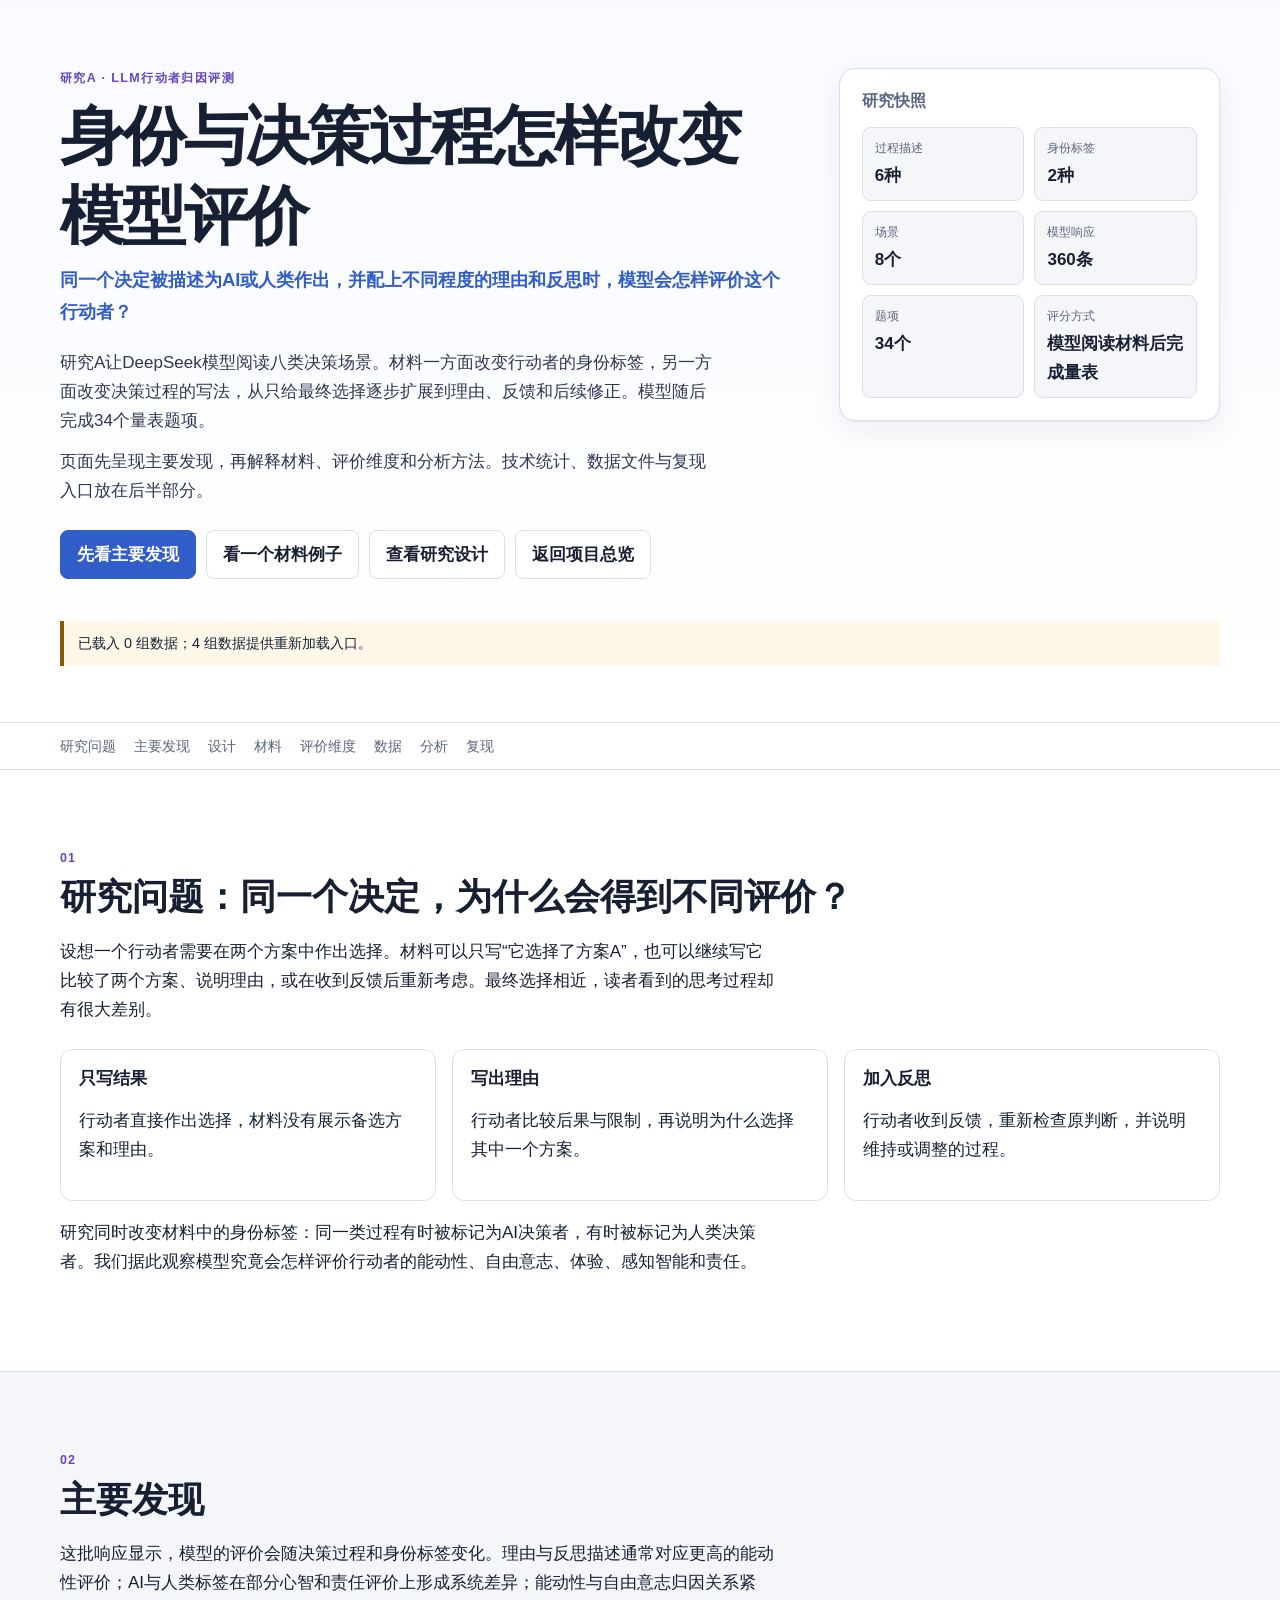
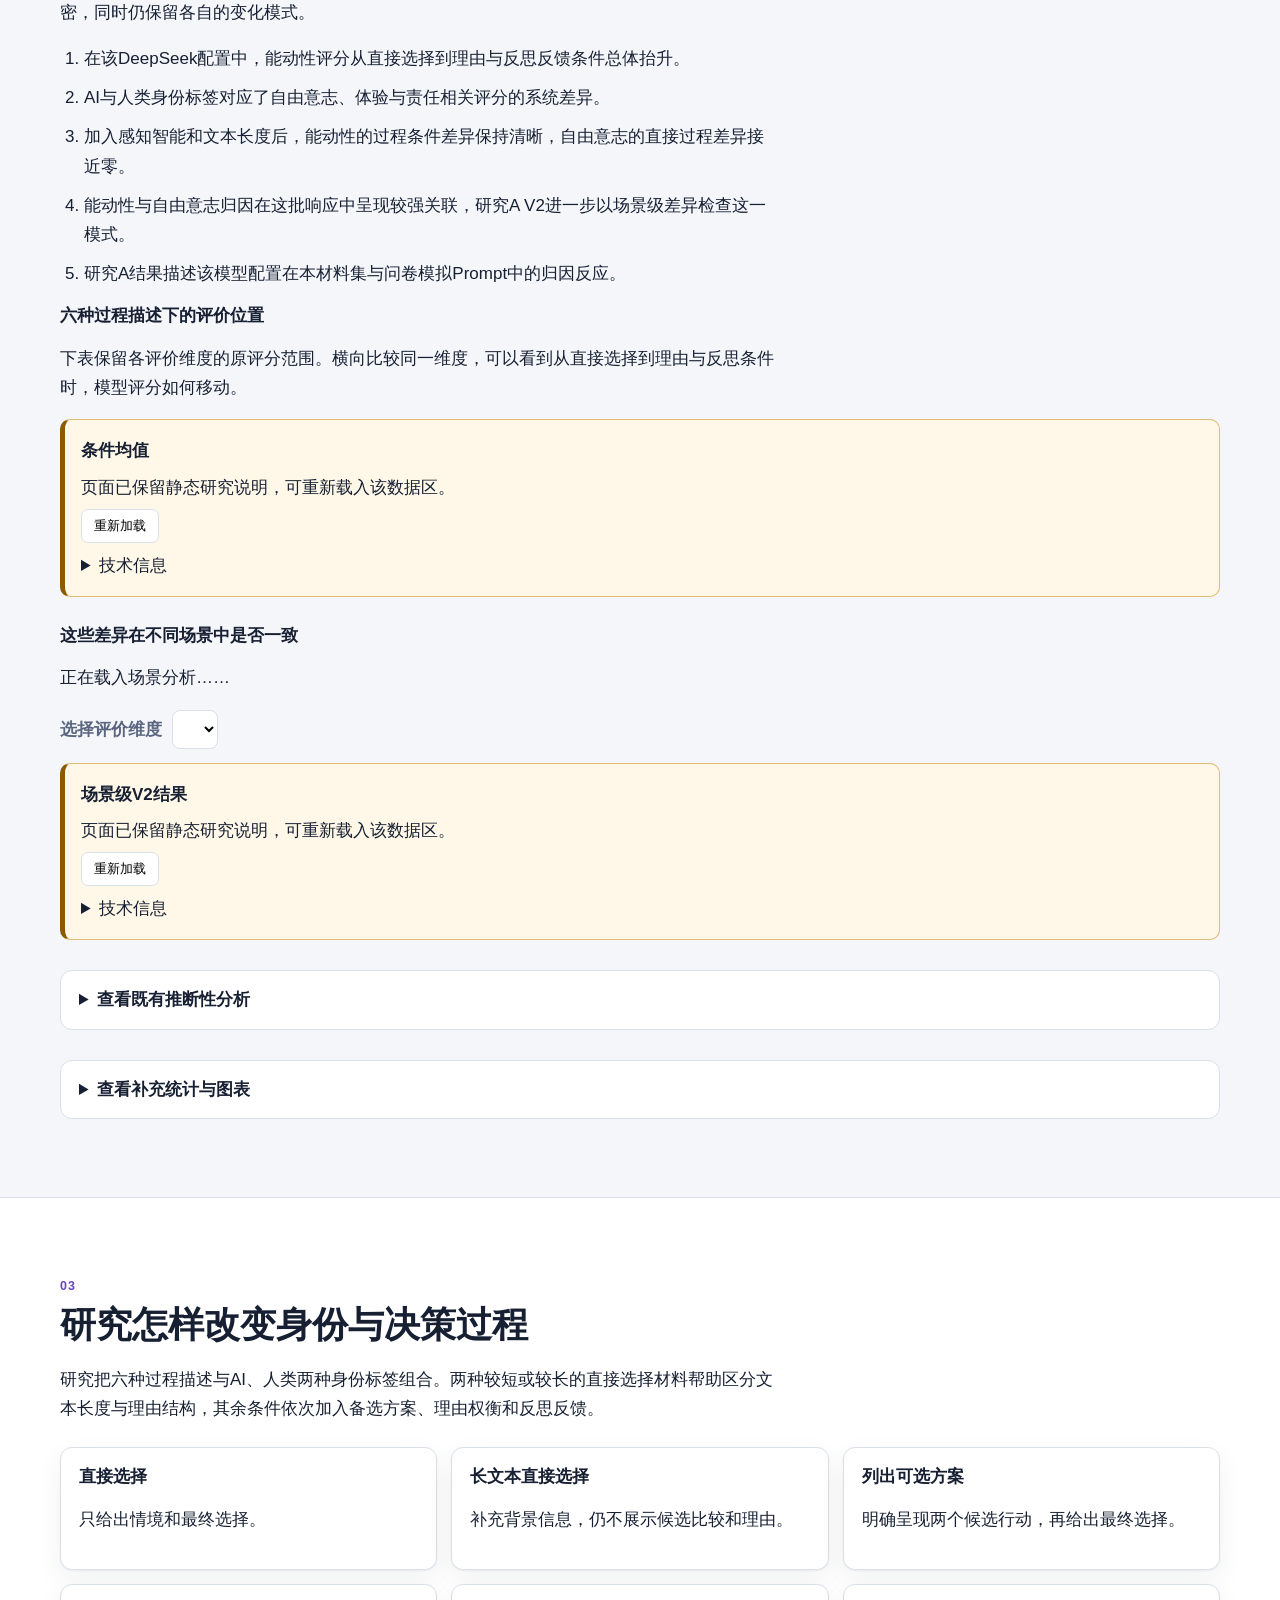
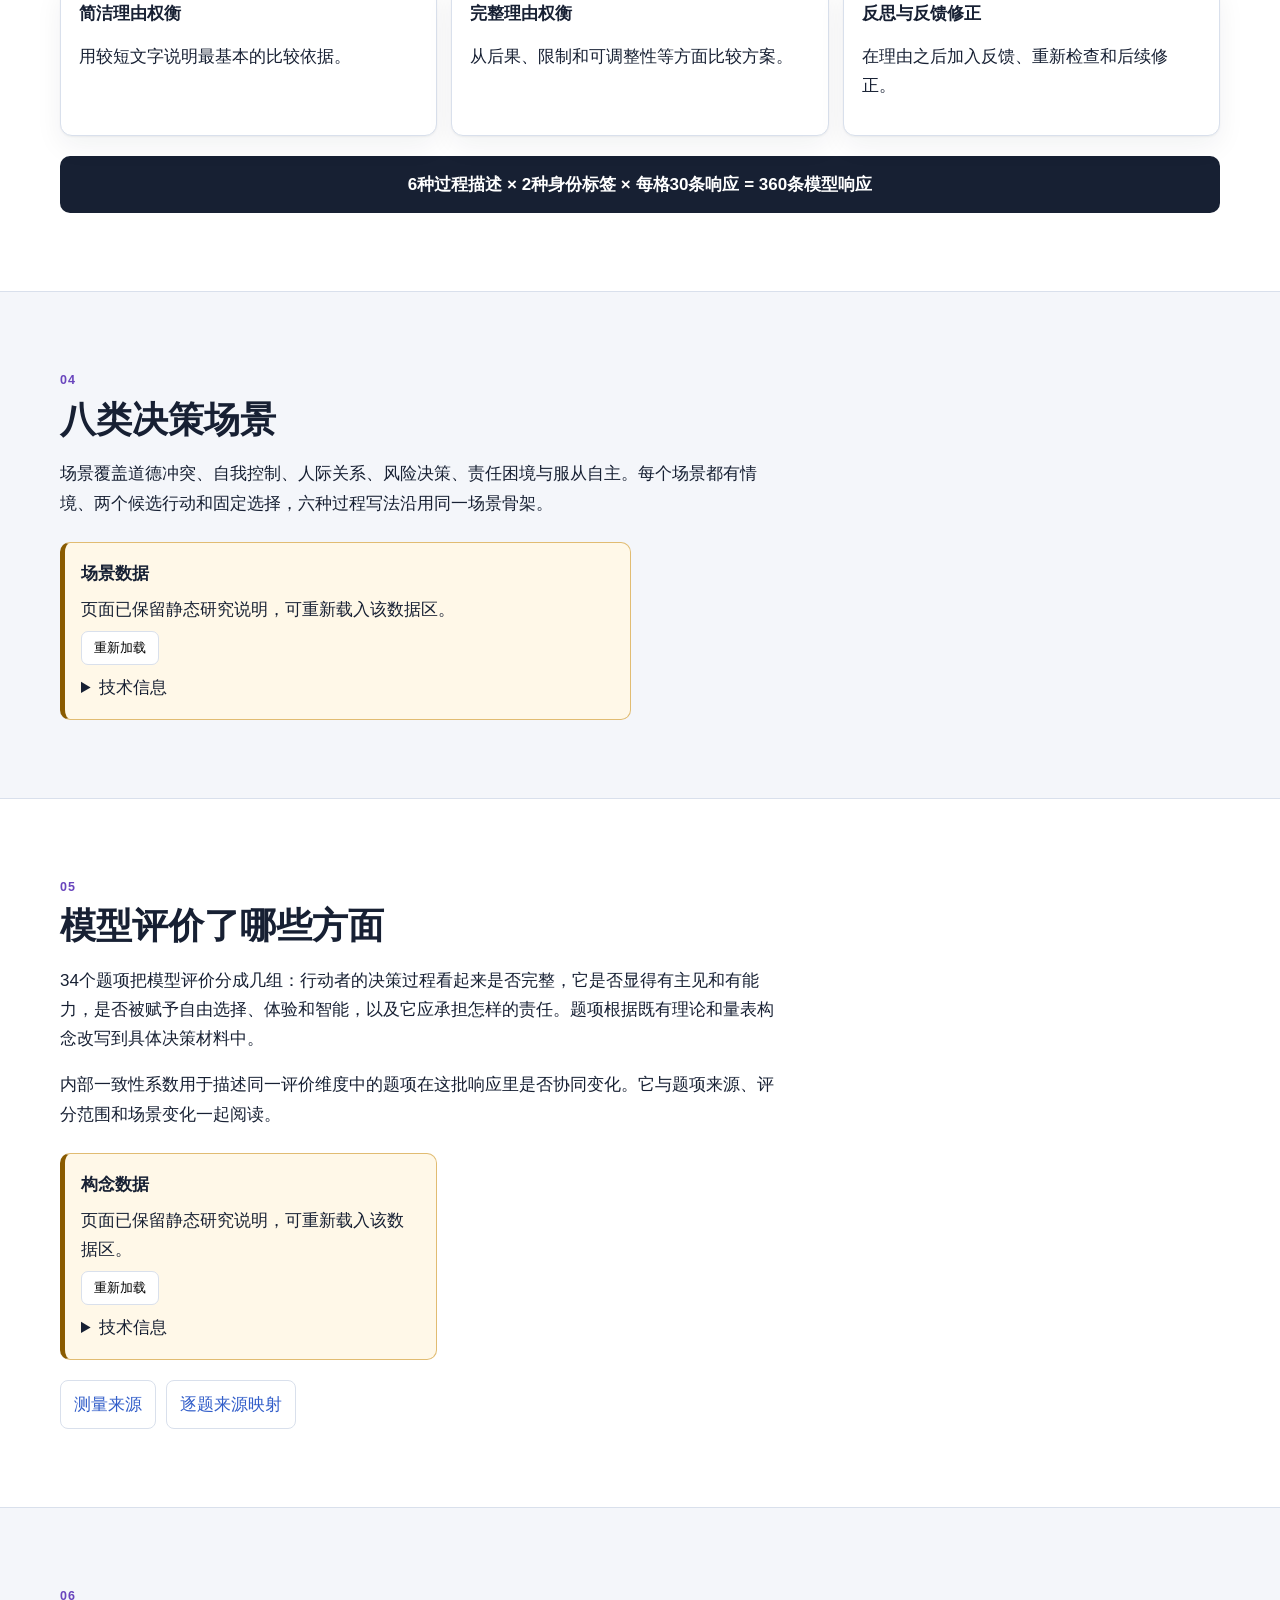
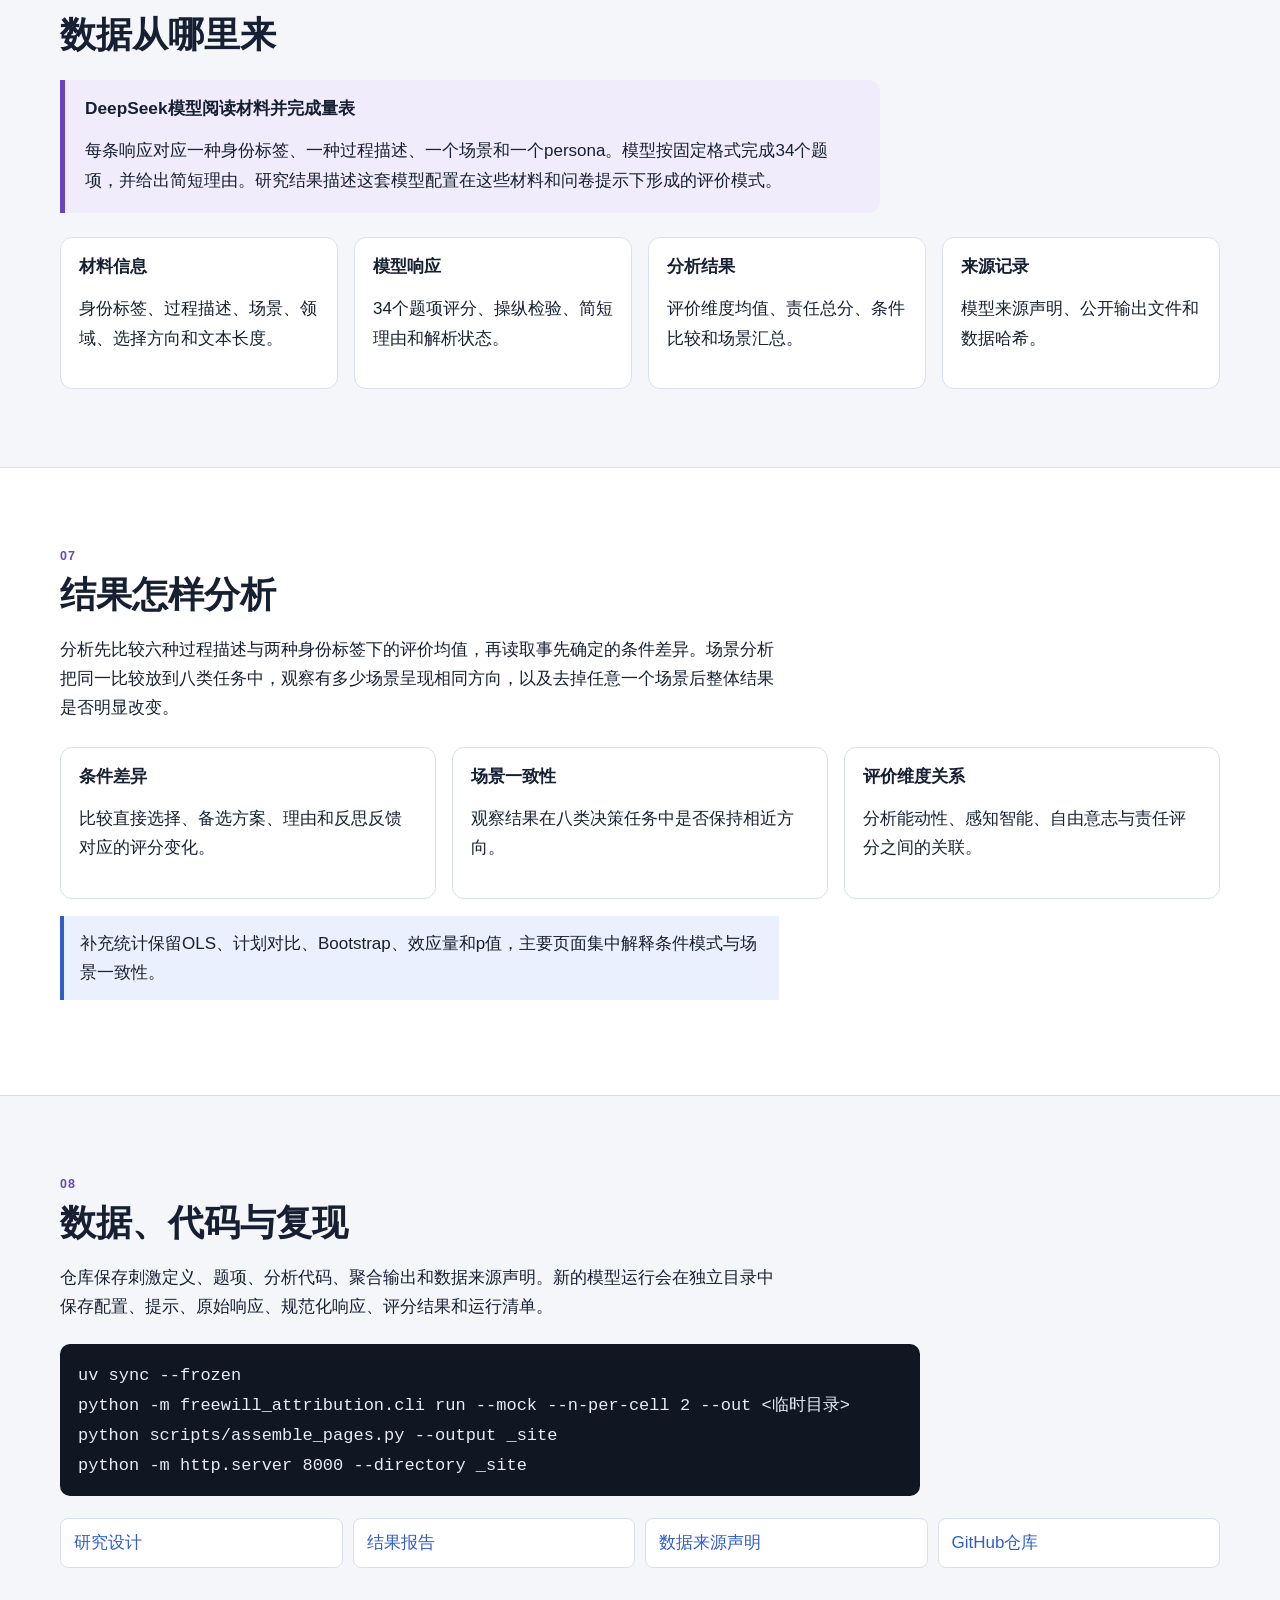
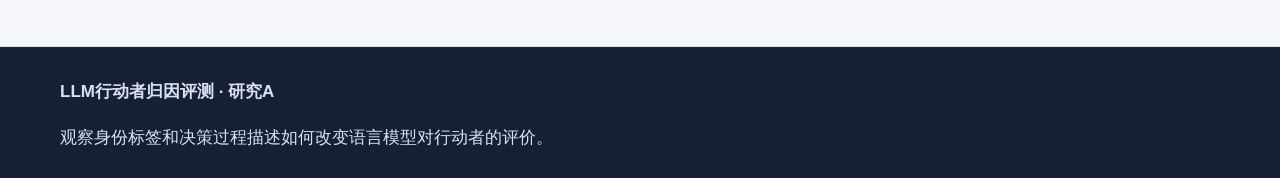
==== docs/identity-process-attribution-baseline/index.html @ 4886848a "refactor: lead Research A with question and findings" ====
<!DOCTYPE html>
<html lang="zh-CN">
<head>
  <meta charset="UTF-8" />
  <meta name="viewport" content="width=device-width, initial-scale=1.0" />
  <meta name="description" content="研究A：身份标签和决策过程描述如何改变语言模型对行动者的评价。" />
  <title>研究A｜身份与决策过程归因</title>
  <link rel="stylesheet" href="styles.css" />
</head>
<body>
  <a class="skip-link" href="#main">跳到正文</a>
  <header class="hero">
    <div class="wrap hero-grid">
      <div>
        <p class="eyebrow">研究A · LLM行动者归因评测</p>
        <h1>身份与决策过程怎样改变模型评价</h1>
        <p class="subtitle">同一个决定被描述为AI或人类作出，并配上不同程度的理由和反思时，模型会怎样评价这个行动者？</p>
        <p class="lead">研究A让DeepSeek模型阅读八类决策场景。材料一方面改变行动者的身份标签，另一方面改变决策过程的写法，从只给最终选择逐步扩展到理由、反馈和后续修正。模型随后完成34个量表题项。</p>
        <p class="lead">页面先呈现主要发现，再解释材料、评价维度和分析方法。技术统计、数据文件与复现入口放在后半部分。</p>
        <div class="actions">
          <a class="btn primary" href="#results">先看主要发现</a>
          <a class="btn" href="#question">看一个材料例子</a>
          <a class="btn" href="#design">查看研究设计</a>
          <a class="btn" href="../">返回项目总览</a>
        </div>
      </div>
      <aside class="snapshot" aria-label="研究快照">
        <h2>研究快照</h2>
        <dl id="heroFacts" class="fact-grid">
          <div><dt>过程描述</dt><dd>6种</dd></div>
          <div><dt>身份标签</dt><dd>2种</dd></div>
          <div><dt>场景</dt><dd>8个</dd></div>
          <div><dt>模型响应</dt><dd>360条</dd></div>
          <div><dt>题项</dt><dd>34个</dd></div>
          <div><dt>评分方式</dt><dd>模型阅读材料后完成量表</dd></div>
        </dl>
      </aside>
      <div id="pageStatus" class="status" role="status" aria-live="polite">正在载入公开研究数据……</div>
    </div>
  </header>

  <nav class="toc" aria-label="研究A页面导航">
    <div class="wrap">
      <a href="#question">研究问题</a>
      <a href="#results">主要发现</a>
      <a href="#design">设计</a>
      <a href="#materials">材料</a>
      <a href="#measurement">评价维度</a>
      <a href="#data">数据</a>
      <a href="#analysis">分析</a>
      <a href="#repro">复现</a>
    </div>
  </nav>

  <main id="main">
    <section id="question" class="section">
      <div class="wrap">
        <p class="section-index">01</p>
        <h2>研究问题：同一个决定，为什么会得到不同评价？</h2>
        <p class="reading">设想一个行动者需要在两个方案中作出选择。材料可以只写“它选择了方案A”，也可以继续写它比较了两个方案、说明理由，或在收到反馈后重新考虑。最终选择相近，读者看到的思考过程却有很大差别。</p>
        <div class="question-grid">
          <article><h3>只写结果</h3><p>行动者直接作出选择，材料没有展示备选方案和理由。</p></article>
          <article><h3>写出理由</h3><p>行动者比较后果与限制，再说明为什么选择其中一个方案。</p></article>
          <article><h3>加入反思</h3><p>行动者收到反馈，重新检查原判断，并说明维持或调整的过程。</p></article>
        </div>
        <p class="reading">研究同时改变材料中的身份标签：同一类过程有时被标记为AI决策者，有时被标记为人类决策者。我们据此观察模型究竟会怎样评价行动者的能动性、自由意志、体验、感知智能和责任。</p>
      </div>
    </section>

    <section id="results" class="section soft">
      <div class="wrap">
        <p class="section-index">02</p>
        <h2>主要发现</h2>
        <p class="reading">这批响应显示，模型的评价会随决策过程和身份标签变化。理由与反思描述通常对应更高的能动性评价；AI与人类标签在部分心智和责任评价上形成系统差异；能动性与自由意志归因关系紧密，同时仍保留各自的变化模式。</p>
        <div id="takeaways" class="takeaways"><p class="loading">正在载入结果摘要……</p></div>

        <h3>六种过程描述下的评价位置</h3>
        <p class="reading">下表保留各评价维度的原评分范围。横向比较同一维度，可以看到从直接选择到理由与反思条件时，模型评分如何移动。</p>
        <div id="conditionTable" class="table-scroll"><p class="loading">正在载入条件均值……</p></div>

        <h3 id="v2-heading">这些差异在不同场景中是否一致</h3>
        <p class="reading" id="v2Intro">正在载入场景分析……</p>
        <div id="v2Controls" class="v2-controls" hidden>
          <label for="v2ConstructSelect">选择评价维度</label>
          <select id="v2ConstructSelect"></select>
        </div>
        <div id="v2Result" class="v2-result"><p class="loading">正在载入场景分析……</p></div>

        <h3>AI与人类标签对应的评分差异</h3>
        <p class="reading">这里比较材料只改变行动者身份标签时，各评价维度出现的整体差异。条形长度表示差异幅度，具体均值和统计量保留在同一行。</p>
        <div id="identityEffects" class="effect-list"><p class="loading">正在载入身份标签结果……</p></div>

        <details class="legacy-details">
          <summary>查看补充统计与图表</summary>
          <div class="details-body">
            <h3>事先确定的条件比较</h3>
            <p class="reading">这些比较分别对应“加入备选方案”“加入理由”和“加入反思反馈”等研究问题。表格保留均值差、t和p，供需要核查统计细节的读者使用。</p>
            <div id="contrastTables" class="contrast-groups"><p class="loading">正在载入条件比较……</p></div>
            <div class="figure-grid">
              <figure><img src="../assets/figures/mean_agency.png" alt="六种过程描述下的能动性均值图" /><figcaption>能动性随过程描述变化</figcaption></figure>
              <figure><img src="../assets/figures/mean_free_will_attribution.png" alt="六种过程描述下的自由意志归因均值图" /><figcaption>自由意志归因随过程描述变化</figcaption></figure>
              <figure><img src="../assets/figures/mean_subjective_process_completeness.png" alt="六种过程描述下的主观过程完整性均值图" /><figcaption>主观过程完整性随过程描述变化</figcaption></figure>
            </div>
          </div>
        </details>
      </div>
    </section>

    <section id="design" class="section">
      <div class="wrap">
        <p class="section-index">03</p>
        <h2>研究怎样改变身份与决策过程</h2>
        <p class="reading">研究把六种过程描述与AI、人类两种身份标签组合。两种较短或较长的直接选择材料帮助区分文本长度与理由结构，其余条件依次加入备选方案、理由权衡和反思反馈。</p>
        <div id="processCards" class="card-grid" aria-live="polite">
          <article><h3>直接选择</h3><p>只给出情境和最终选择。</p></article>
          <article><h3>长文本直接选择</h3><p>补充背景信息，仍不展示候选比较和理由。</p></article>
          <article><h3>列出可选方案</h3><p>明确呈现两个候选行动，再给出最终选择。</p></article>
          <article><h3>简洁理由权衡</h3><p>用较短文字说明最基本的比较依据。</p></article>
          <article><h3>完整理由权衡</h3><p>从后果、限制和可调整性等方面比较方案。</p></article>
          <article><h3>反思与反馈修正</h3><p>在理由之后加入反馈、重新检查和后续修正。</p></article>
        </div>
        <div class="design-equation" aria-label="实验设计">6种过程描述 × 2种身份标签 × 每格30条响应 = 360条模型响应</div>
      </div>
    </section>

    <section id="materials" class="section soft">
      <div class="wrap">
        <p class="section-index">04</p>
        <h2>八类决策场景</h2>
        <p class="reading">场景覆盖道德冲突、自我控制、人际关系、风险决策、责任困境与服从自主。每个场景都有情境、两个候选行动和固定选择，六种过程写法沿用同一场景骨架。</p>
        <div id="scenarioCards" class="scenario-grid"><p class="loading">正在载入场景……</p></div>
      </div>
    </section>

    <section id="measurement" class="section">
      <div class="wrap">
        <p class="section-index">05</p>
        <h2>模型评价了哪些方面</h2>
        <p class="reading">34个题项把模型评价分成几组：行动者的决策过程看起来是否完整，它是否显得有主见和有能力，是否被赋予自由选择、体验和智能，以及它应承担怎样的责任。题项根据既有理论和量表构念改写到具体决策材料中。</p>
        <p class="reading">内部一致性系数用于描述同一评价维度中的题项在这批响应里是否协同变化。它与题项来源、评分范围和场景变化一起阅读。</p>
        <div id="constructCards" class="construct-grid"><p class="loading">正在载入评价维度……</p></div>
        <div class="entry-links">
          <a href="https://github.com/sherlock0717/llm-attribution-behavior-evaluation/blob/main/docs/research_and_measurement_sources.md">测量来源</a>
          <a href="https://github.com/sherlock0717/llm-attribution-behavior-evaluation/blob/main/docs/scale_source_mapping.md">逐题来源映射</a>
        </div>
      </div>
    </section>

    <section id="data" class="section soft">
      <div class="wrap">
        <p class="section-index">06</p>
        <h2>数据从哪里来</h2>
        <div class="data-callout">
          <h3>DeepSeek模型阅读材料并完成量表</h3>
          <p>每条响应对应一种身份标签、一种过程描述、一个场景和一个persona。模型按固定格式完成34个题项，并给出简短理由。研究结果描述这套模型配置在这些材料和问卷提示下形成的评价模式。</p>
        </div>
        <div class="data-grid">
          <article><h3>材料信息</h3><p>身份标签、过程描述、场景、领域、选择方向和文本长度。</p></article>
          <article><h3>模型响应</h3><p>34个题项评分、操纵检验、简短理由和解析状态。</p></article>
          <article><h3>分析结果</h3><p>评价维度均值、责任总分、条件比较和场景汇总。</p></article>
          <article><h3>来源记录</h3><p>模型来源声明、公开输出文件和数据哈希。</p></article>
        </div>
      </div>
    </section>

    <section id="analysis" class="section">
      <div class="wrap">
        <p class="section-index">07</p>
        <h2>结果怎样分析</h2>
        <p class="reading">分析先比较六种过程描述与两种身份标签下的评价均值，再读取事先确定的条件差异。场景分析把同一比较放到八类任务中，观察有多少场景呈现相同方向，以及去掉任意一个场景后整体结果是否明显改变。</p>
        <div class="analysis-grid">
          <article><h3>条件差异</h3><p>比较直接选择、备选方案、理由和反思反馈对应的评分变化。</p></article>
          <article><h3>场景一致性</h3><p>观察结果在八类决策任务中是否保持相近方向。</p></article>
          <article><h3>评价维度关系</h3><p>分析能动性、感知智能、自由意志与责任评分之间的关联。</p></article>
        </div>
        <p class="reading note">补充统计保留OLS、计划对比、Bootstrap、效应量和p值，主要页面集中解释条件模式与场景一致性。</p>
      </div>
    </section>

    <section id="repro" class="section soft">
      <div class="wrap">
        <p class="section-index">08</p>
        <h2>数据、代码与复现</h2>
        <p class="reading">仓库保存刺激定义、题项、分析代码、聚合输出和数据来源声明。新的模型运行会在独立目录中保存配置、提示、原始响应、规范化响应、评分结果和运行清单。</p>
        <div class="code-block"><code>uv sync --frozen
python -m freewill_attribution.cli run --mock --n-per-cell 2 --out &lt;临时目录&gt;
python scripts/assemble_pages.py --output _site
python -m http.server 8000 --directory _site</code></div>
        <div class="entry-links grid">
          <a href="https://github.com/sherlock0717/llm-attribution-behavior-evaluation/blob/main/docs/research_design_blueprint.md">研究设计</a>
          <a href="https://github.com/sherlock0717/llm-attribution-behavior-evaluation/blob/main/outputs/final_simulated_pilot_report.md">结果报告</a>
          <a href="https://github.com/sherlock0717/llm-attribution-behavior-evaluation/blob/main/docs/audit/v1_provenance_statement.md">数据来源声明</a>
          <a href="https://github.com/sherlock0717/llm-attribution-behavior-evaluation">GitHub仓库</a>
        </div>
      </div>
    </section>
  </main>

  <footer>
    <div class="wrap">
      <strong>LLM行动者归因评测 · 研究A</strong>
      <p>观察身份标签和决策过程描述如何改变语言模型对行动者的评价。</p>
    </div>
  </footer>
  <script src="app.js" defer></script>
</body>
</html>
---- docs/identity-process-attribution-baseline/styles.css ----
:root {
  --page: 1160px;
  --reading: 76ch;
  --bg: #ffffff;
  --soft: #f4f6fa;
  --deep: #e9eef8;
  --text: #172033;
  --muted: #5a667f;
  --border: #d9e0ec;
  --accent: #315dc9;
  --accent-soft: #eaf0fd;
  --research: #6945bd;
  --ok: #26714d;
  --warn: #8a5b00;
  --shadow: 0 1px 2px rgba(18, 27, 45, .05), 0 10px 28px rgba(18, 27, 45, .06);
}

* { box-sizing: border-box; }
html { scroll-behavior: smooth; scroll-padding-top: 64px; }
body { margin: 0; color: var(--text); background: var(--bg); font-family: -apple-system, BlinkMacSystemFont, "Segoe UI", "Microsoft YaHei", sans-serif; font-size: 17px; line-height: 1.72; overflow-wrap: break-word; }
a { color: var(--accent); }
h1, h2, h3 { line-height: 1.24; }
h2 { margin: 0 0 16px; font-size: clamp(1.75rem, 3vw, 2.25rem); }
h3 { margin: 0 0 8px; font-size: 1.08rem; }
code { font-family: ui-monospace, SFMono-Regular, Consolas, monospace; }
.wrap { width: min(var(--page), calc(100% - 48px)); margin: 0 auto; }
.reading { max-width: var(--reading); }
.skip-link { position: absolute; left: -999px; top: 0; z-index: 100; padding: 10px 16px; background: var(--accent); color: #fff; }
.skip-link:focus { left: 0; }

.hero { padding: 68px 0 56px; background: linear-gradient(180deg, #f8faff 0%, #fff 100%); border-bottom: 1px solid var(--border); }
.hero-grid { display: grid; grid-template-columns: minmax(0, 1.45fr) minmax(300px, .75fr); gap: 42px; align-items: start; }
.hero-grid > .status { grid-column: 1 / -1; }
.eyebrow { margin: 0 0 8px; color: var(--research); font-size: .78rem; font-weight: 800; letter-spacing: 1.4px; text-transform: uppercase; }
h1 { margin: 0 0 8px; max-width: 760px; font-size: clamp(2.4rem, 5vw, 4rem); letter-spacing: -.035em; text-wrap: balance; word-break: keep-all; }
.subtitle { margin: 0 0 20px; color: var(--accent); font-weight: 700; font-size: 1.15rem; }
.lead { max-width: 70ch; margin: 12px 0; color: #2d3850; }
.actions { display: flex; flex-wrap: wrap; gap: 10px; margin-top: 24px; }
.btn { display: inline-flex; align-items: center; justify-content: center; min-height: 42px; padding: 9px 16px; border: 1px solid var(--border); border-radius: 8px; background: #fff; color: var(--text); text-decoration: none; font-weight: 700; }
.btn:hover { border-color: var(--accent); color: var(--accent); }
.btn.primary { background: var(--accent); color: #fff; border-color: var(--accent); }
.snapshot { padding: 22px; border: 1px solid var(--border); border-radius: 16px; background: #fff; box-shadow: var(--shadow); }
.snapshot h2 { font-size: 1rem; color: var(--muted); }
.fact-grid { display: grid; grid-template-columns: 1fr 1fr; gap: 10px; margin: 0; }
.fact-grid div { min-width: 0; padding: 10px 12px; border: 1px solid var(--border); border-radius: 9px; background: var(--soft); }
.fact-grid dt { color: var(--muted); font-size: .76rem; }
.fact-grid dd { margin: 2px 0 0; font-weight: 800; overflow-wrap: anywhere; }
.status { padding: 10px 14px; border-left: 4px solid var(--accent); background: var(--accent-soft); font-size: .9rem; }
.status[data-kind="partial"] { border-left-color: var(--warn); background: #fff8e8; }
.status[data-kind="success"] { border-left-color: var(--ok); background: #edf7f1; }

.toc { position: sticky; top: 0; z-index: 30; border-bottom: 1px solid var(--border); background: rgba(255,255,255,.95); backdrop-filter: blur(8px); }
.toc .wrap { display: flex; gap: 18px; padding-top: 11px; padding-bottom: 11px; overflow-x: auto; }
.toc a { color: var(--muted); white-space: nowrap; text-decoration: none; font-size: .88rem; }
.toc a:hover { color: var(--accent); }

.section { padding: 78px 0; border-bottom: 1px solid var(--border); }
.section.soft { background: var(--soft); }
.section-index { margin: 0 0 6px; color: var(--research); font-size: .78rem; font-weight: 800; letter-spacing: 1px; }
.note { padding: 13px 16px; border-left: 4px solid var(--accent); background: var(--accent-soft); }
.question-grid, .analysis-grid, .data-grid { display: grid; grid-template-columns: repeat(3, minmax(0, 1fr)); gap: 16px; margin-top: 24px; }
.question-grid article, .analysis-grid article, .data-grid article { min-width: 0; padding: 18px; border: 1px solid var(--border); border-radius: 12px; background: #fff; }
.data-grid { grid-template-columns: repeat(4, minmax(0, 1fr)); }
.data-callout { max-width: 820px; margin: 22px 0; padding: 18px 20px; border-left: 5px solid var(--research); border-radius: 0 12px 12px 0; background: #f0ecfb; }
.data-callout p { margin-bottom: 0; }

.card-grid, .construct-grid { display: grid; grid-template-columns: repeat(3, minmax(0, 1fr)); gap: 14px; margin-top: 24px; }
.card-grid article, .construct-card { min-width: 0; padding: 18px; border: 1px solid var(--border); border-radius: 12px; background: #fff; box-shadow: var(--shadow); }
.design-equation { margin-top: 20px; padding: 14px 18px; border-radius: 10px; background: #172033; color: #fff; font-weight: 800; text-align: center; }
.scenario-grid { display: grid; grid-template-columns: repeat(2, minmax(0, 1fr)); gap: 18px; margin-top: 24px; }
.scenario-card { min-width: 0; padding: 20px; border: 1px solid var(--border); border-radius: 14px; background: #fff; box-shadow: var(--shadow); }
.card-head { display: flex; justify-content: space-between; gap: 10px; align-items: baseline; color: var(--muted); font-size: .78rem; }
.scenario-card h3, .construct-card h3 { margin-top: 10px; }
.scenario-card dl { display: grid; gap: 8px; margin: 16px 0 0; }
.scenario-card dl div { padding: 9px 11px; background: var(--soft); border-radius: 8px; }
.scenario-card dt, .construct-meta dt { color: var(--muted); font-size: .75rem; }
.scenario-card dd, .construct-meta dd { margin: 2px 0 0; }
.construct-meta { display: grid; grid-template-columns: 1fr 1fr; gap: 7px; margin: 14px 0 0; }
.construct-meta div { padding: 8px 9px; border-radius: 8px; background: var(--soft); }
.entry-links { display: flex; flex-wrap: wrap; gap: 10px; margin-top: 20px; }
.entry-links a { padding: 9px 13px; border: 1px solid var(--border); border-radius: 8px; background: #fff; text-decoration: none; }
.entry-links.grid { display: grid; grid-template-columns: repeat(4, minmax(0, 1fr)); }

.takeaways ol { max-width: var(--reading); padding-left: 24px; display: grid; gap: 10px; }
.table-scroll { overflow-x: auto; max-width: 100%; margin: 12px 0 28px; }
table { width: 100%; min-width: 720px; border-collapse: collapse; background: #fff; }
th, td { padding: 10px 12px; border-bottom: 1px solid var(--border); text-align: left; vertical-align: top; }
thead th { background: #172033; color: #fff; }
tbody th { background: var(--soft); }
.effect-list { display: grid; gap: 12px; margin: 18px 0 34px; }
.effect-row { display: grid; grid-template-columns: minmax(180px, .9fr) minmax(220px, 1.4fr) minmax(230px, 1fr); gap: 12px; align-items: center; }
.effect-label { display: flex; flex-direction: column; gap: 2px; }
.effect-label span, .effect-stat { color: var(--muted); font-size: .82rem; }
.effect-track { height: 15px; border-radius: 999px; background: var(--deep); overflow: hidden; }
.effect-track span { display: block; height: 100%; background: linear-gradient(90deg, var(--accent), var(--research)); }
.contrast-groups { display: grid; gap: 20px; }
.contrast-group { padding: 18px; border: 1px solid var(--border); border-radius: 12px; background: #fff; }
.v2-controls { display: flex; align-items: center; gap: 10px; margin: 6px 0 14px; flex-wrap: wrap; }
.v2-controls label { font-weight: 700; color: var(--muted); }
.v2-controls select { padding: 8px 12px; border: 1px solid var(--border); border-radius: 8px; background: #fff; font: inherit; max-width: 100%; }
.v2-result { margin-bottom: 30px; }
.v2-table th, .v2-table td { white-space: nowrap; }
.v2-table td { font-variant-numeric: tabular-nums; }
.legacy-details { margin-top: 30px; border: 1px solid var(--border); border-radius: 12px; background: #fff; }
.legacy-details summary { padding: 14px 18px; cursor: pointer; font-weight: 800; }
.figure-grid { display: grid; grid-template-columns: repeat(3, minmax(0, 1fr)); gap: 14px; padding: 0 18px 18px; }
figure { margin: 0; }
figure img { width: 100%; height: auto; display: block; border: 1px solid var(--border); border-radius: 8px; }
figcaption { margin-top: 7px; color: var(--muted); font-size: .84rem; }
.code-block { max-width: 860px; margin: 22px 0; padding: 16px 18px; border-radius: 10px; background: #101722; color: #e8edf7; overflow-x: auto; }
.code-block code { white-space: pre; }
.loading { color: var(--muted); }
.error-panel { padding: 16px; border: 1px solid #e1bc72; border-left: 5px solid var(--warn); border-radius: 10px; background: #fff8e8; }
.error-panel p { margin: 7px 0; }
.error-panel details { margin-top: 8px; }
.retry-btn { padding: 7px 12px; border: 1px solid var(--border); border-radius: 7px; background: #fff; cursor: pointer; }

footer { padding: 30px 0; background: #172033; color: #d9e1f0; }
footer p { margin-bottom: 0; max-width: 74ch; }

@media (max-width: 1024px) {
  .hero-grid { grid-template-columns: 1fr; }
  .hero-grid > .status { grid-column: auto; }
  .question-grid, .analysis-grid, .data-grid, .card-grid, .construct-grid { grid-template-columns: repeat(2, minmax(0, 1fr)); }
  .entry-links.grid { grid-template-columns: repeat(2, minmax(0, 1fr)); }
  .figure-grid { grid-template-columns: 1fr; }
}

@media (max-width: 760px) {
  .wrap { width: min(100% - 32px, var(--page)); }
  .section { padding: 58px 0; }
  .question-grid, .analysis-grid, .data-grid, .card-grid, .construct-grid, .scenario-grid, .entry-links.grid { grid-template-columns: 1fr; }
  .effect-row { grid-template-columns: 1fr; gap: 5px; }
  .fact-grid { grid-template-columns: repeat(2, minmax(0, 1fr)); }
}

@media (max-width: 420px) {
  body { font-size: 16px; }
  .hero { padding-top: 46px; }
  h1 { font-size: 2.15rem; }
  .fact-grid { grid-template-columns: 1fr; }
}

@media (prefers-reduced-motion: reduce) {
  html { scroll-behavior: auto; }
  * { animation: none !important; transition: none !important; }
}
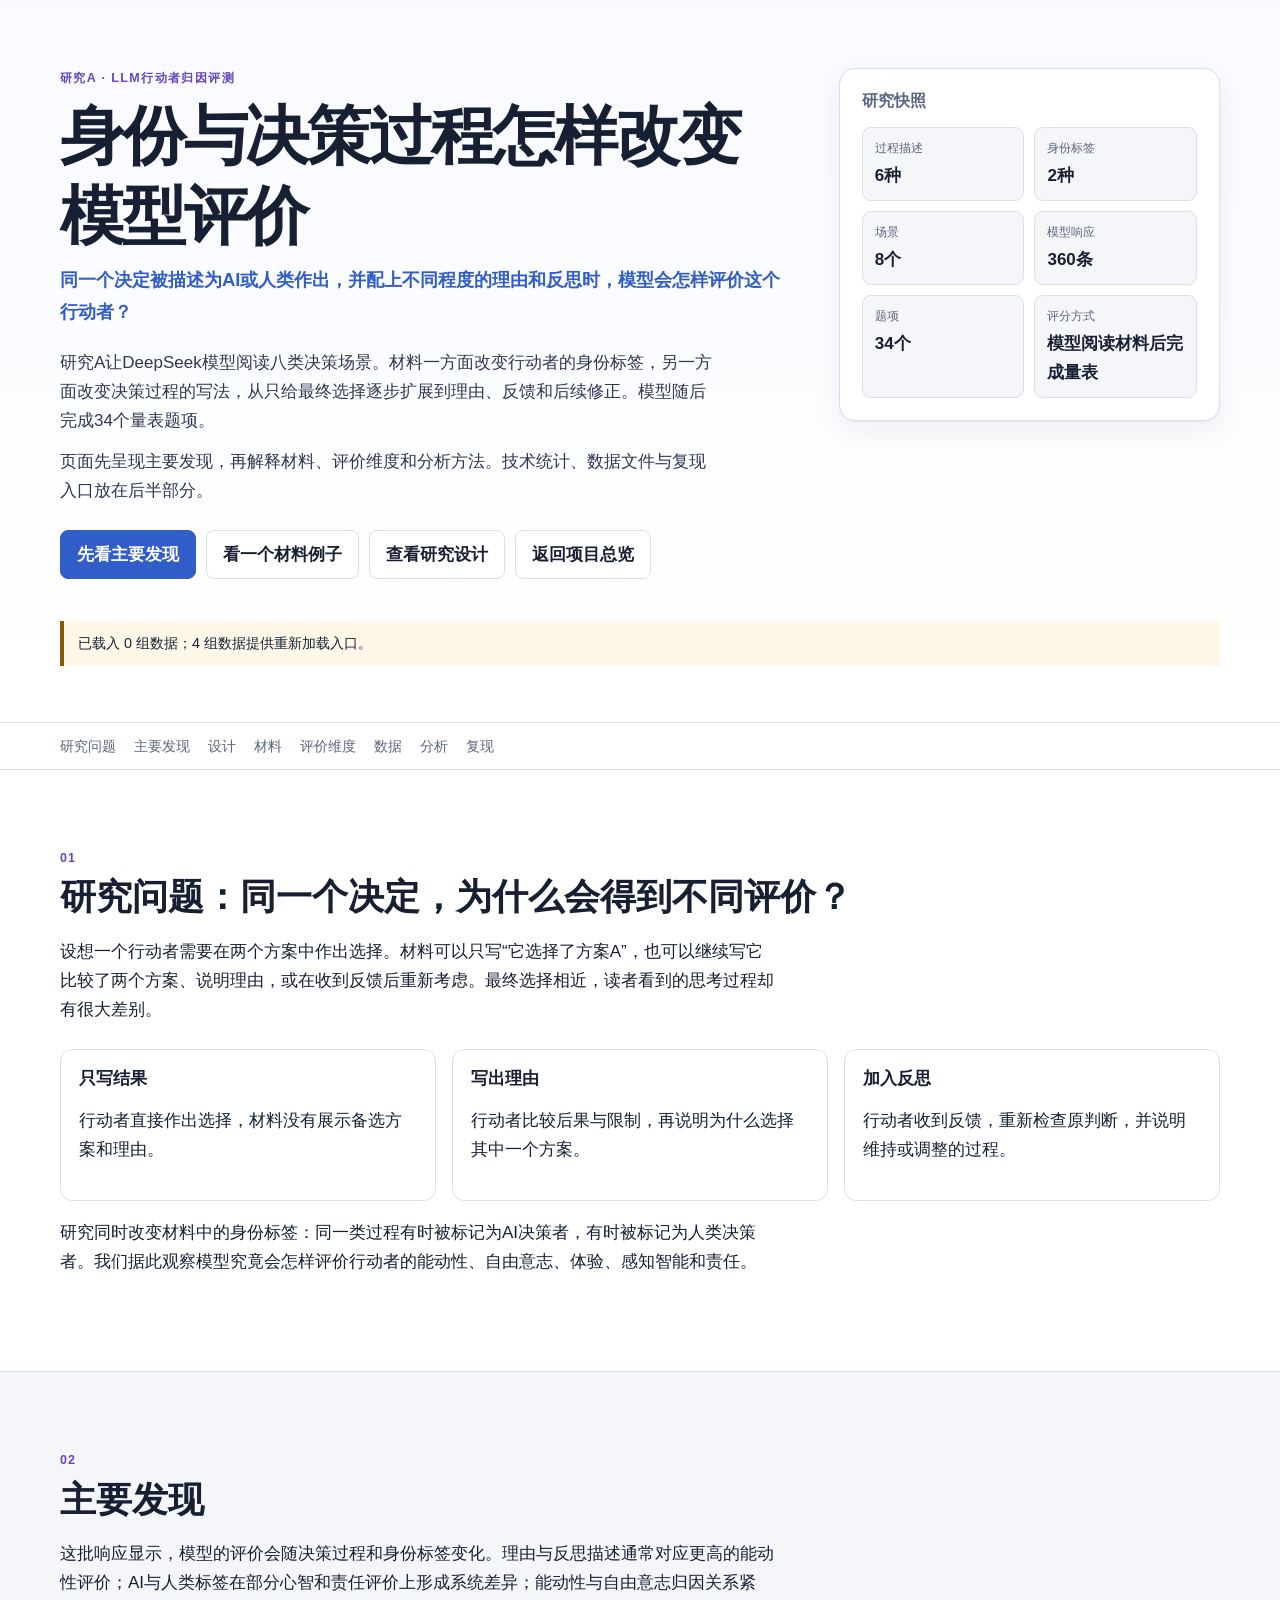
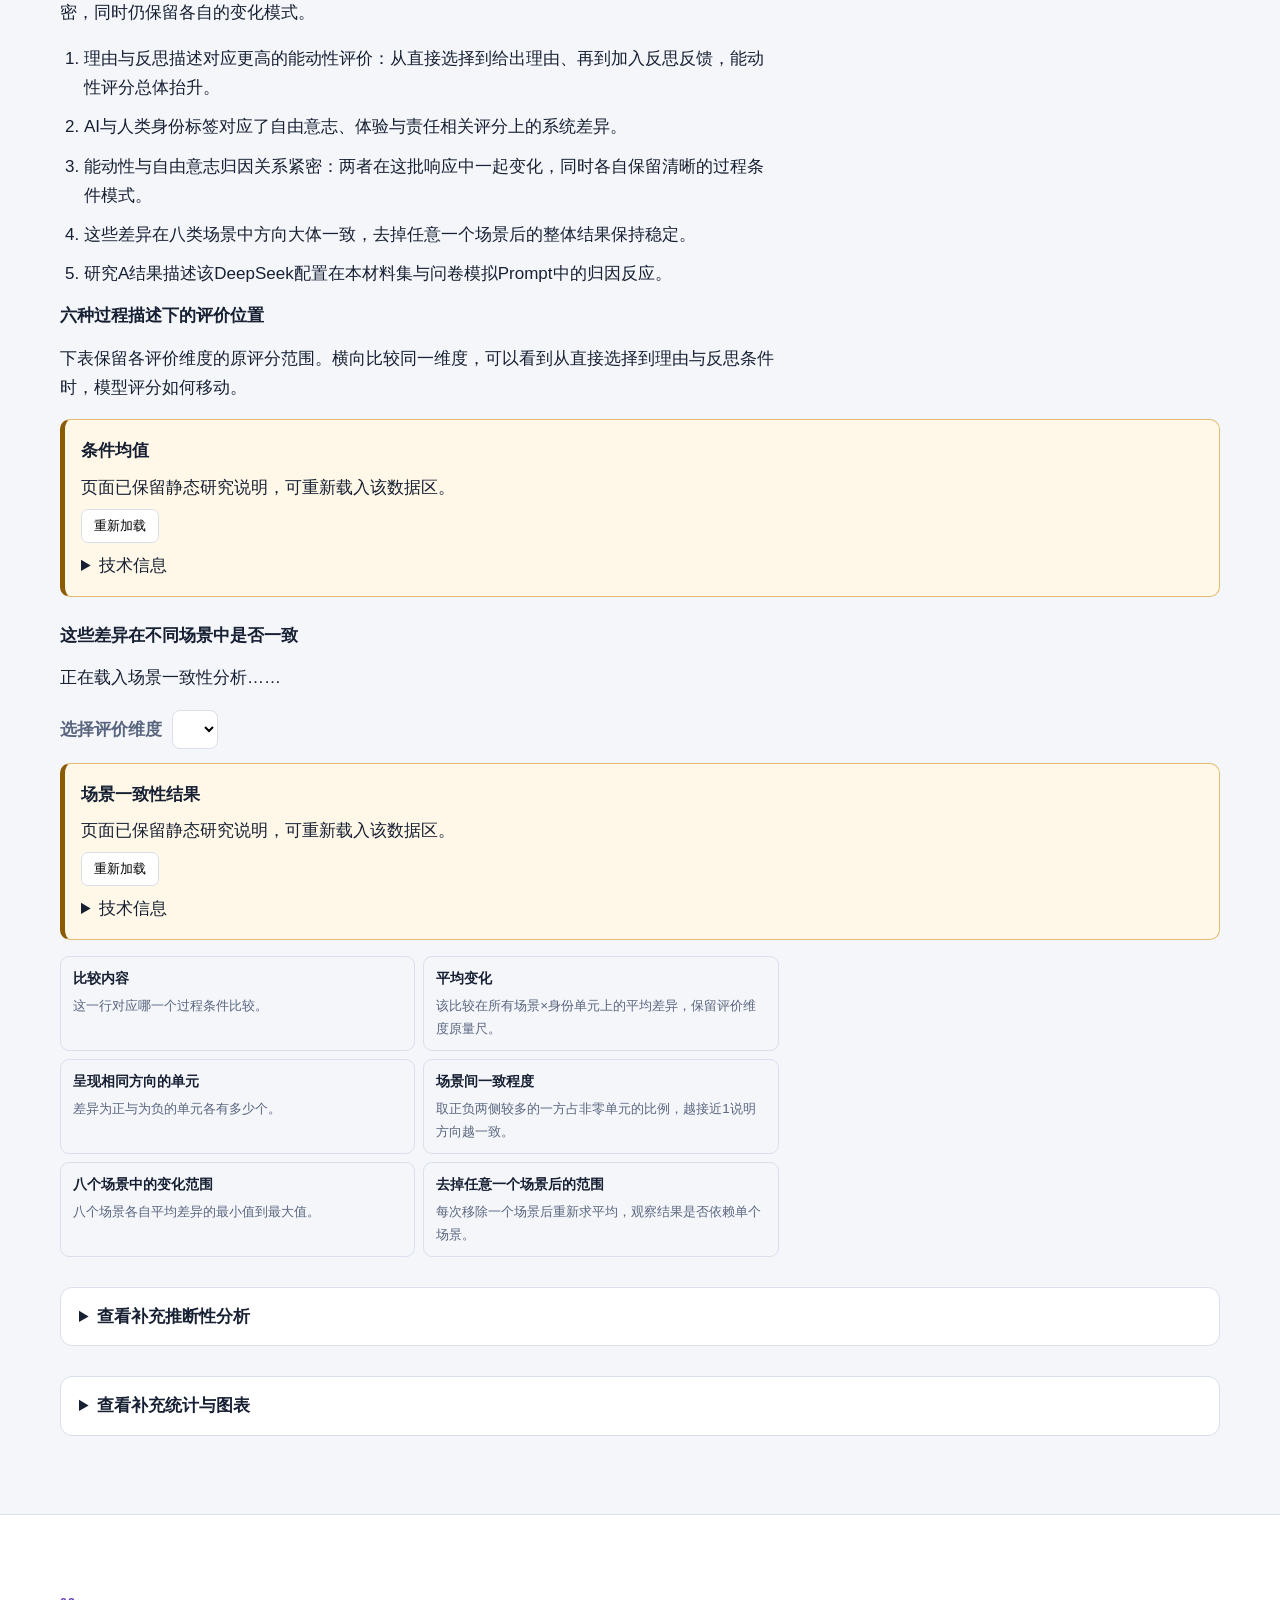
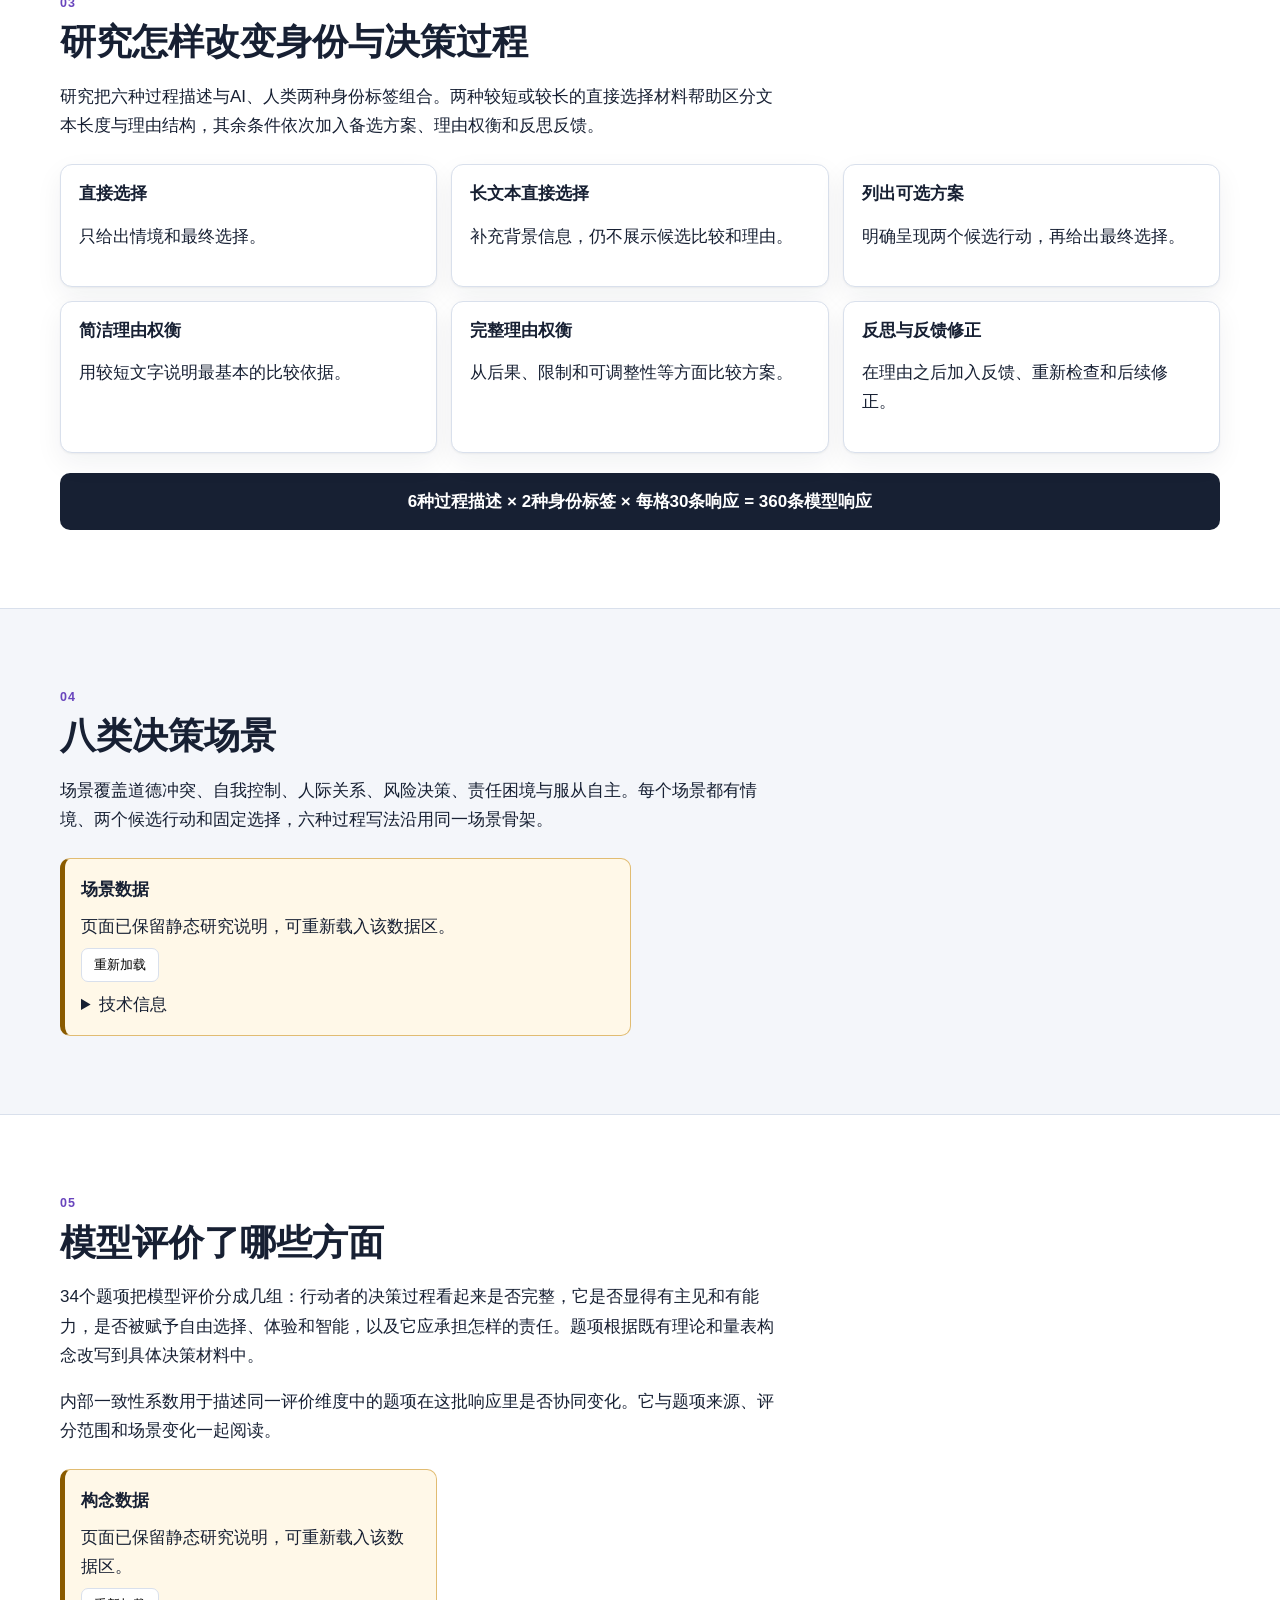
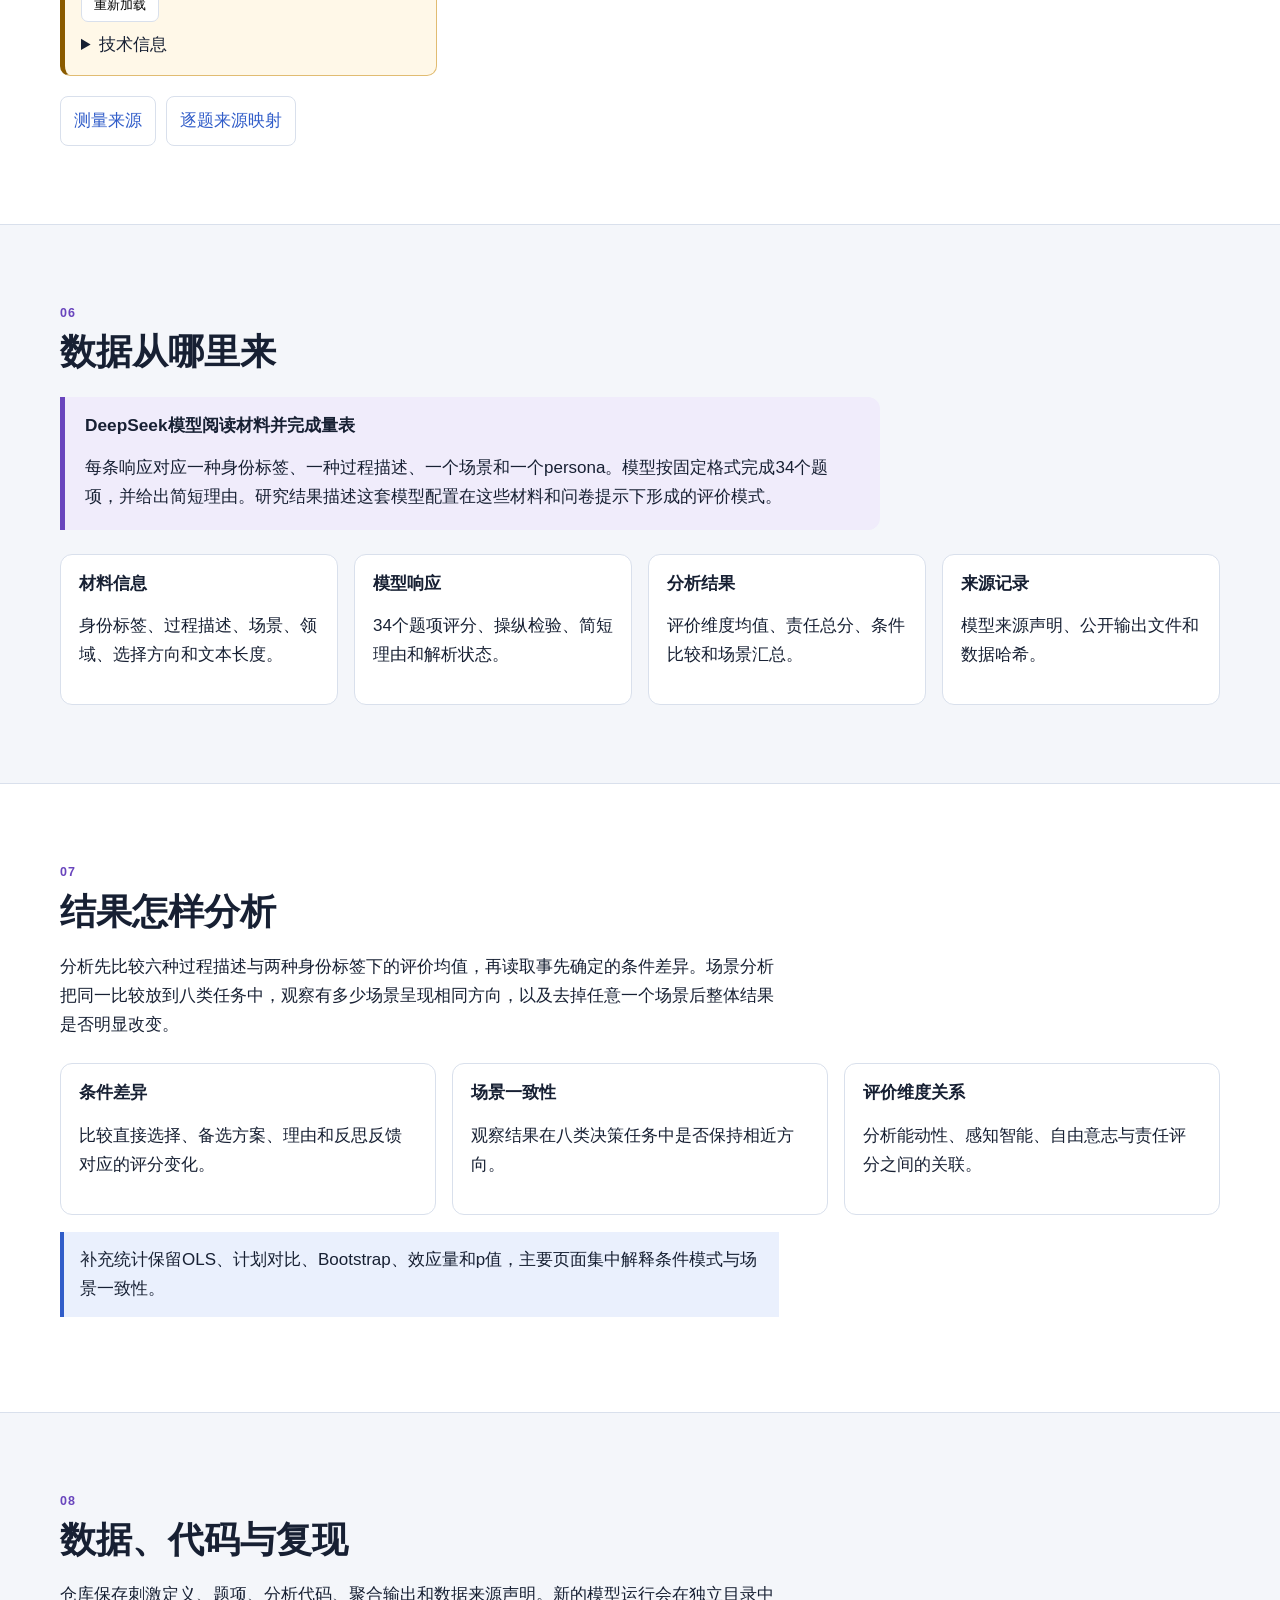
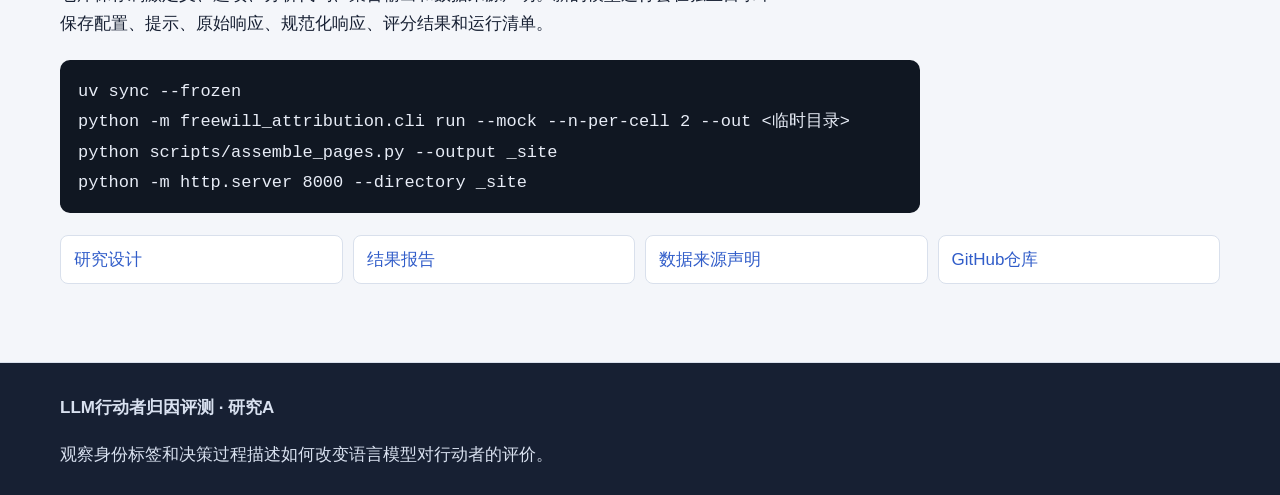
==== commit 39f692d5: "refactor: clarify public research narrative" ====
--- a/docs/identity-process-attribution-baseline/index.html
+++ b/docs/identity-process-attribution-baseline/index.html
@@ -78,19 +78,27 @@
         <p class="reading">下表保留各评价维度的原评分范围。横向比较同一维度，可以看到从直接选择到理由与反思条件时，模型评分如何移动。</p>
         <div id="conditionTable" class="table-scroll"><p class="loading">正在载入条件均值……</p></div>
 
-        <h3 id="v2-heading">这些差异在不同场景中是否一致</h3>
-        <p class="reading" id="v2Intro">正在载入场景分析……</p>
-        <div id="v2Controls" class="v2-controls" hidden>
-          <label for="v2ConstructSelect">选择评价维度</label>
-          <select id="v2ConstructSelect"></select>
-        </div>
-        <div id="v2Result" class="v2-result"><p class="loading">正在载入场景分析……</p></div>
+        <h3 id="scenario-heading">这些差异在不同场景中是否一致</h3>
+        <p class="reading" id="scenarioIntro">正在载入场景一致性分析……</p>
+        <div id="scenarioControls" class="scenario-controls" hidden>
+          <label for="scenarioConstructSelect">选择评价维度</label>
+          <select id="scenarioConstructSelect"></select>
+        </div>
+        <div id="scenarioResult" class="scenario-result"><p class="loading">正在载入场景一致性分析……</p></div>
+        <dl class="scenario-legend">
+          <div><dt>比较内容</dt><dd>这一行对应哪一个过程条件比较。</dd></div>
+          <div><dt>平均变化</dt><dd>该比较在所有场景×身份单元上的平均差异，保留评价维度原量尺。</dd></div>
+          <div><dt>呈现相同方向的单元</dt><dd>差异为正与为负的单元各有多少个。</dd></div>
+          <div><dt>场景间一致程度</dt><dd>取正负两侧较多的一方占非零单元的比例，越接近1说明方向越一致。</dd></div>
+          <div><dt>八个场景中的变化范围</dt><dd>八个场景各自平均差异的最小值到最大值。</dd></div>
+          <div><dt>去掉任意一个场景后的范围</dt><dd>每次移除一个场景后重新求平均，观察结果是否依赖单个场景。</dd></div>
+        </dl>
 
         <h3>AI与人类标签对应的评分差异</h3>
         <p class="reading">这里比较材料只改变行动者身份标签时，各评价维度出现的整体差异。条形长度表示差异幅度，具体均值和统计量保留在同一行。</p>
         <div id="identityEffects" class="effect-list"><p class="loading">正在载入身份标签结果……</p></div>
 
-        <details class="legacy-details">
+        <details class="supplementary-details">
           <summary>查看补充统计与图表</summary>
           <div class="details-body">
             <h3>事先确定的条件比较</h3>
--- a/docs/identity-process-attribution-baseline/styles.css
+++ b/docs/identity-process-attribution-baseline/styles.css
@@ -94,15 +94,19 @@
 .effect-track { height: 15px; border-radius: 999px; background: var(--deep); overflow: hidden; }
 .effect-track span { display: block; height: 100%; background: linear-gradient(90deg, var(--accent), var(--research)); }
 .contrast-groups { display: grid; gap: 20px; }
-.contrast-group { padding: 18px; border: 1px solid var(--border); border-radius: 12px; background: #fff; }
-.v2-controls { display: flex; align-items: center; gap: 10px; margin: 6px 0 14px; flex-wrap: wrap; }
-.v2-controls label { font-weight: 700; color: var(--muted); }
-.v2-controls select { padding: 8px 12px; border: 1px solid var(--border); border-radius: 8px; background: #fff; font: inherit; max-width: 100%; }
-.v2-result { margin-bottom: 30px; }
-.v2-table th, .v2-table td { white-space: nowrap; }
-.v2-table td { font-variant-numeric: tabular-nums; }
-.legacy-details { margin-top: 30px; border: 1px solid var(--border); border-radius: 12px; background: #fff; }
-.legacy-details summary { padding: 14px 18px; cursor: pointer; font-weight: 800; }
+.contrast-group { min-width: 0; padding: 18px; border: 1px solid var(--border); border-radius: 12px; background: #fff; }
+.scenario-controls { display: flex; align-items: center; gap: 10px; margin: 6px 0 14px; flex-wrap: wrap; }
+.scenario-controls label { font-weight: 700; color: var(--muted); }
+.scenario-controls select { padding: 8px 12px; border: 1px solid var(--border); border-radius: 8px; background: #fff; font: inherit; max-width: 100%; }
+.scenario-result { margin-bottom: 16px; }
+.scenario-table th, .scenario-table td { white-space: nowrap; }
+.scenario-table td { font-variant-numeric: tabular-nums; }
+.scenario-legend { display: grid; grid-template-columns: repeat(2, minmax(0, 1fr)); gap: 8px; max-width: var(--reading); margin: 0 0 30px; }
+.scenario-legend div { min-width: 0; padding: 10px 12px; border: 1px solid var(--border); border-radius: 9px; background: var(--soft); }
+.scenario-legend dt { font-weight: 700; font-size: .86rem; }
+.scenario-legend dd { margin: 3px 0 0; color: var(--muted); font-size: .84rem; }
+.supplementary-details { margin-top: 30px; border: 1px solid var(--border); border-radius: 12px; background: #fff; }
+.supplementary-details summary { padding: 14px 18px; cursor: pointer; font-weight: 800; }
 .figure-grid { display: grid; grid-template-columns: repeat(3, minmax(0, 1fr)); gap: 14px; padding: 0 18px 18px; }
 figure { margin: 0; }
 figure img { width: 100%; height: auto; display: block; border: 1px solid var(--border); border-radius: 8px; }
@@ -130,6 +134,7 @@
   .wrap { width: min(100% - 32px, var(--page)); }
   .section { padding: 58px 0; }
   .question-grid, .analysis-grid, .data-grid, .card-grid, .construct-grid, .scenario-grid, .entry-links.grid { grid-template-columns: 1fr; }
+  .scenario-legend { grid-template-columns: 1fr; }
   .effect-row { grid-template-columns: 1fr; gap: 5px; }
   .fact-grid { grid-template-columns: repeat(2, minmax(0, 1fr)); }
 }
@@ -137,7 +142,7 @@
 @media (max-width: 420px) {
   body { font-size: 16px; }
   .hero { padding-top: 46px; }
-  h1 { font-size: 2.15rem; }
+  h1 { font-size: 2.15rem; word-break: normal; overflow-wrap: anywhere; }
   .fact-grid { grid-template-columns: 1fr; }
 }
 
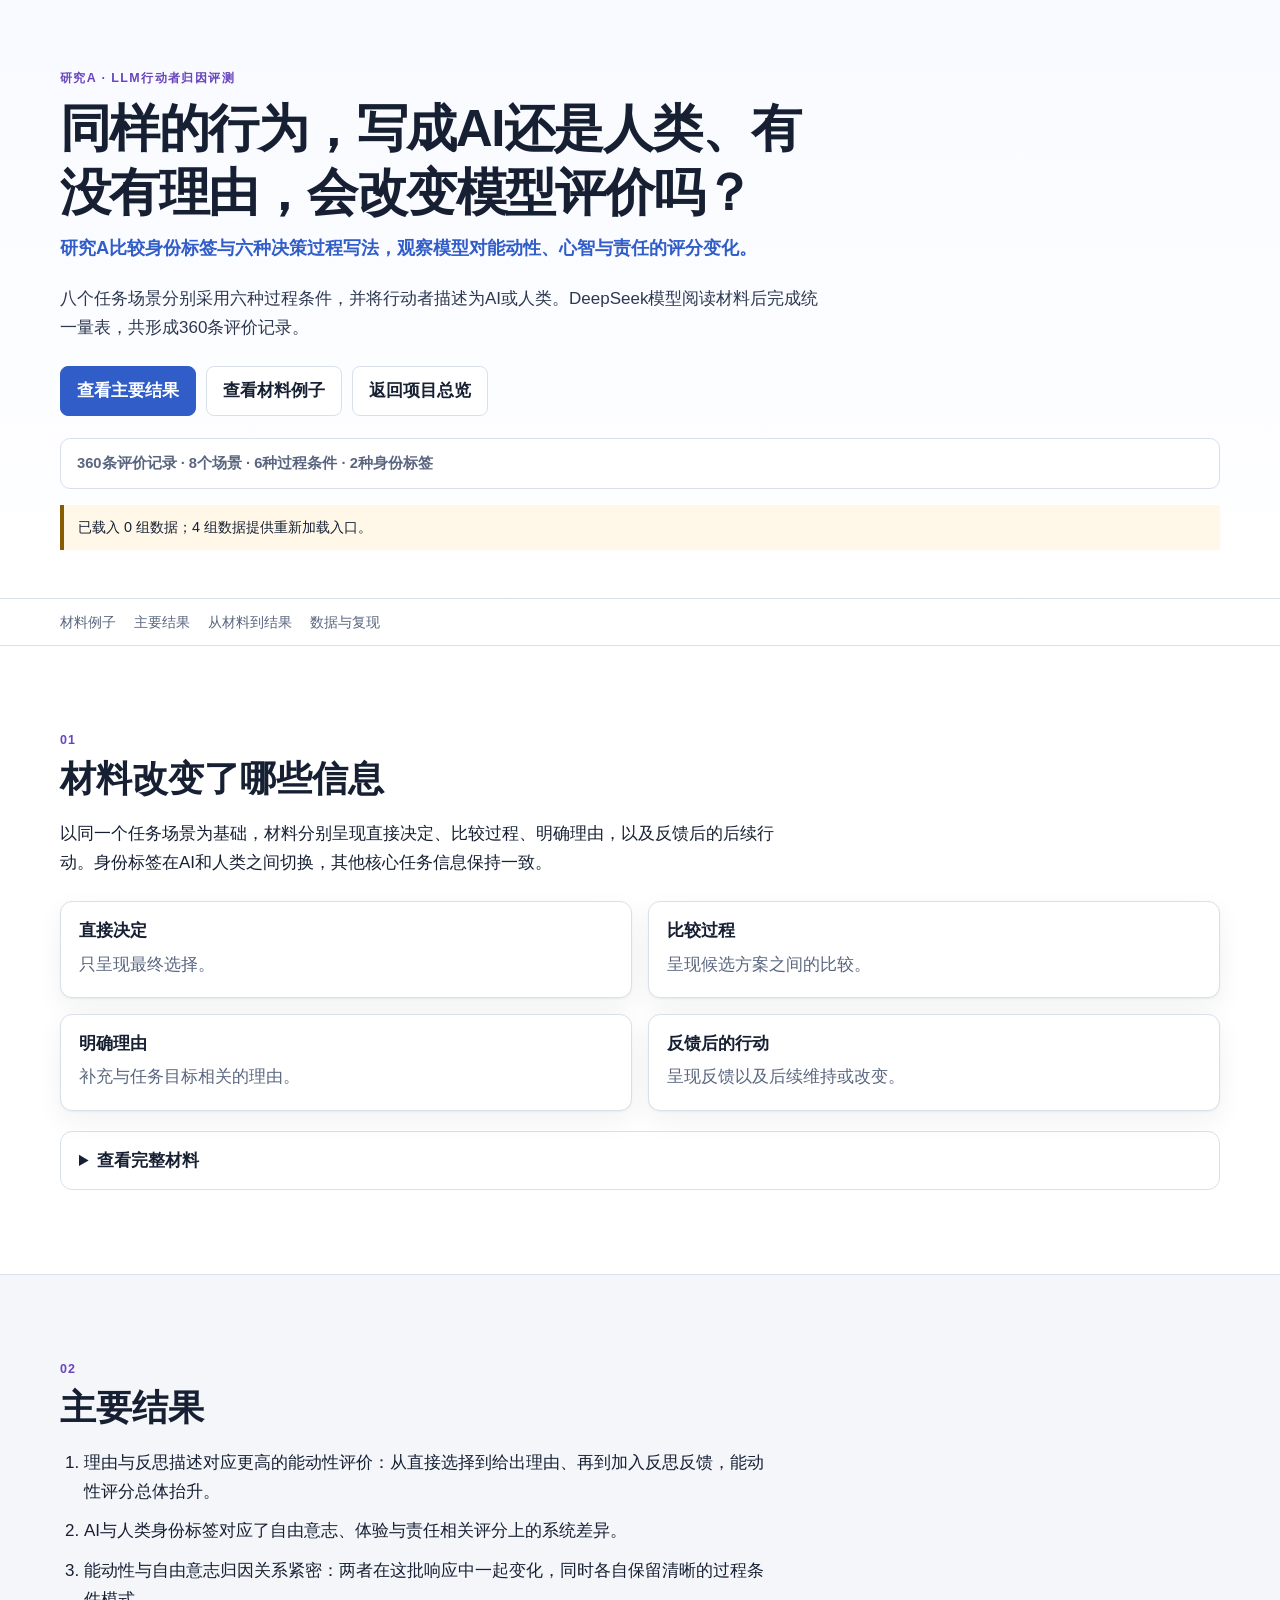
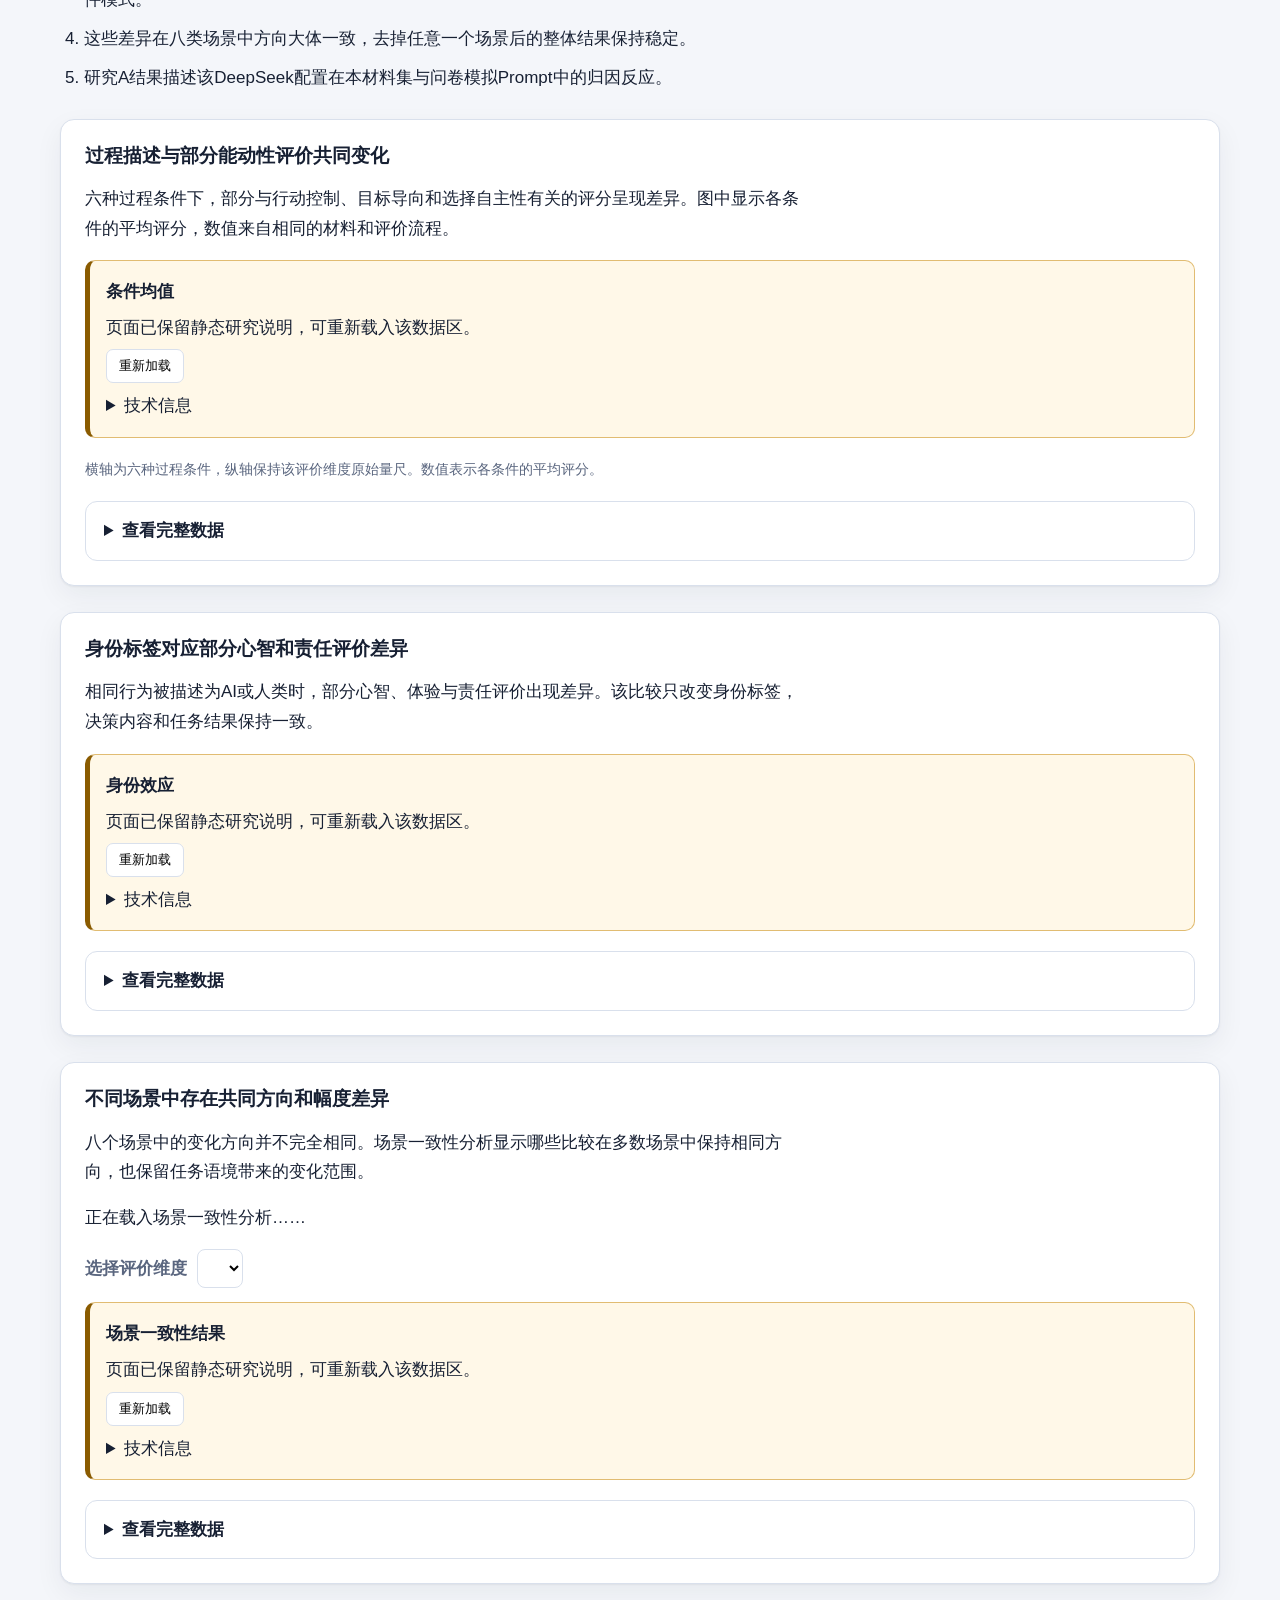
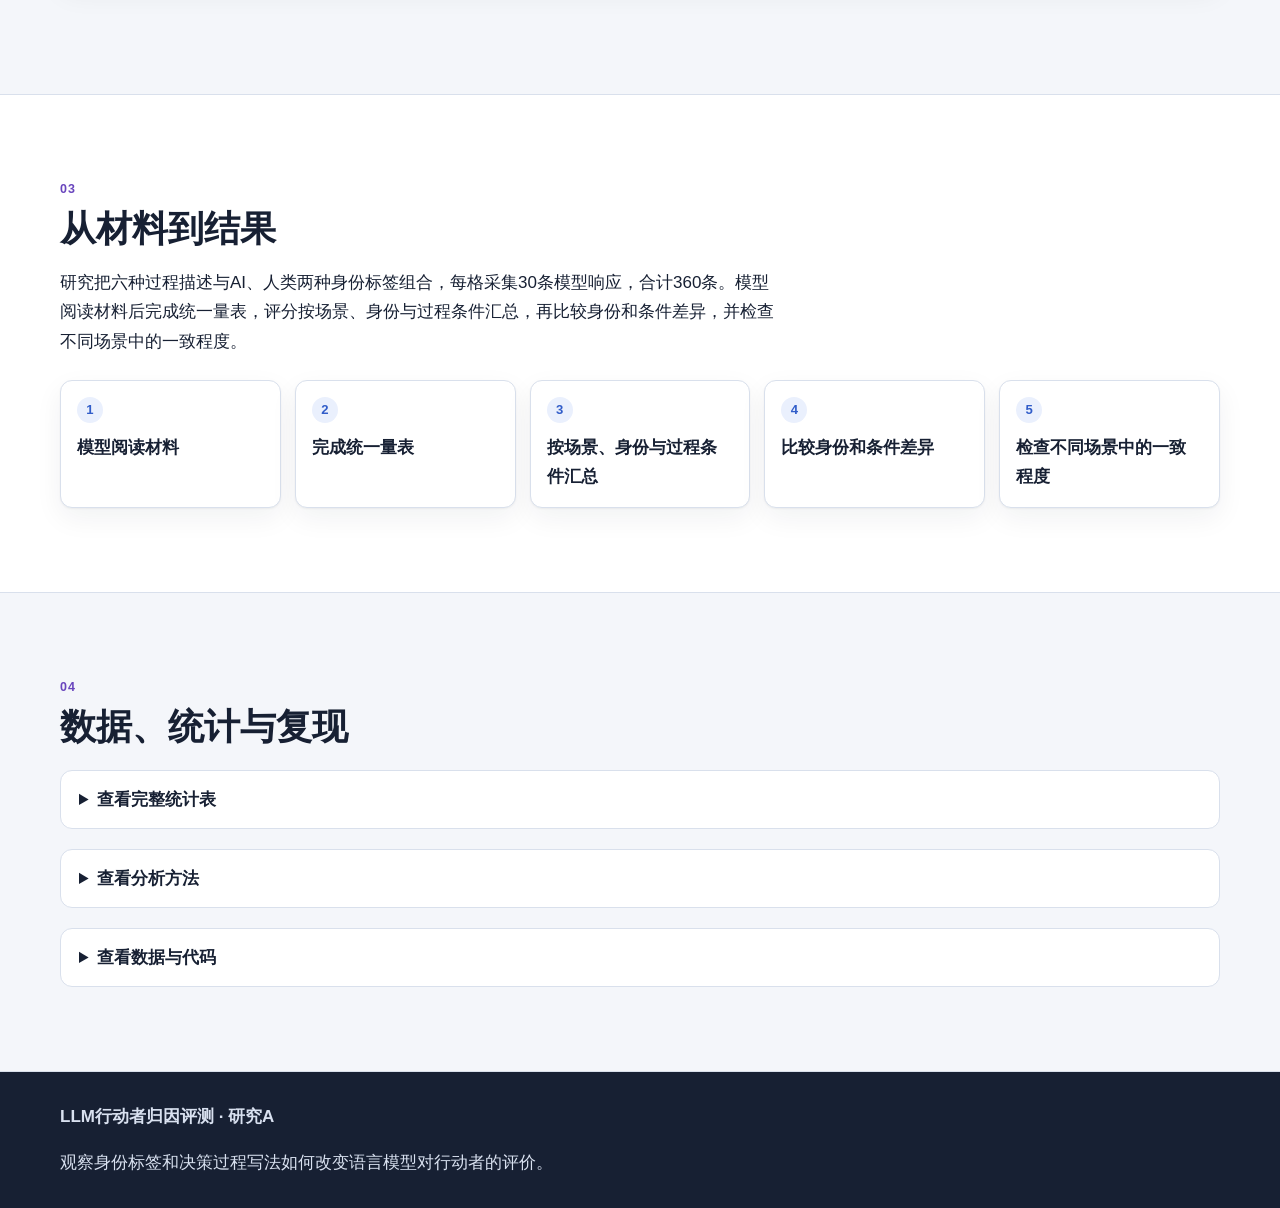
==== commit f3eece92: "refactor: clarify research pages and analysis flow" ====
--- a/docs/identity-process-attribution-baseline/index.html
+++ b/docs/identity-process-attribution-baseline/index.html
@@ -3,203 +3,182 @@
 <head>
   <meta charset="UTF-8" />
   <meta name="viewport" content="width=device-width, initial-scale=1.0" />
-  <meta name="description" content="研究A：身份标签和决策过程描述如何改变语言模型对行动者的评价。" />
+  <meta name="description" content="研究A：身份标签和决策过程写法如何改变语言模型对行动者的评价。" />
   <title>研究A｜身份与决策过程归因</title>
   <link rel="stylesheet" href="styles.css" />
 </head>
 <body>
   <a class="skip-link" href="#main">跳到正文</a>
   <header class="hero">
-    <div class="wrap hero-grid">
-      <div>
-        <p class="eyebrow">研究A · LLM行动者归因评测</p>
-        <h1>身份与决策过程怎样改变模型评价</h1>
-        <p class="subtitle">同一个决定被描述为AI或人类作出，并配上不同程度的理由和反思时，模型会怎样评价这个行动者？</p>
-        <p class="lead">研究A让DeepSeek模型阅读八类决策场景。材料一方面改变行动者的身份标签，另一方面改变决策过程的写法，从只给最终选择逐步扩展到理由、反馈和后续修正。模型随后完成34个量表题项。</p>
-        <p class="lead">页面先呈现主要发现，再解释材料、评价维度和分析方法。技术统计、数据文件与复现入口放在后半部分。</p>
-        <div class="actions">
-          <a class="btn primary" href="#results">先看主要发现</a>
-          <a class="btn" href="#question">看一个材料例子</a>
-          <a class="btn" href="#design">查看研究设计</a>
-          <a class="btn" href="../">返回项目总览</a>
-        </div>
+    <div class="wrap">
+      <p class="eyebrow">研究A · LLM行动者归因评测</p>
+      <h1>同样的行为，写成AI还是人类、有没有理由，会改变模型评价吗？</h1>
+      <p class="subtitle">研究A比较身份标签与六种决策过程写法，观察模型对能动性、心智与责任的评分变化。</p>
+      <p class="lead">八个任务场景分别采用六种过程条件，并将行动者描述为AI或人类。DeepSeek模型阅读材料后完成统一量表，共形成360条评价记录。</p>
+      <div class="actions">
+        <a class="btn primary" href="#results">查看主要结果</a>
+        <a class="btn" href="#materials">查看材料例子</a>
+        <a class="btn" href="../">返回项目总览</a>
       </div>
-      <aside class="snapshot" aria-label="研究快照">
-        <h2>研究快照</h2>
-        <dl id="heroFacts" class="fact-grid">
-          <div><dt>过程描述</dt><dd>6种</dd></div>
-          <div><dt>身份标签</dt><dd>2种</dd></div>
-          <div><dt>场景</dt><dd>8个</dd></div>
-          <div><dt>模型响应</dt><dd>360条</dd></div>
-          <div><dt>题项</dt><dd>34个</dd></div>
-          <div><dt>评分方式</dt><dd>模型阅读材料后完成量表</dd></div>
-        </dl>
-      </aside>
+      <p class="hero-metrics">360条评价记录 · 8个场景 · 6种过程条件 · 2种身份标签</p>
       <div id="pageStatus" class="status" role="status" aria-live="polite">正在载入公开研究数据……</div>
     </div>
   </header>
 
   <nav class="toc" aria-label="研究A页面导航">
     <div class="wrap">
-      <a href="#question">研究问题</a>
-      <a href="#results">主要发现</a>
-      <a href="#design">设计</a>
-      <a href="#materials">材料</a>
-      <a href="#measurement">评价维度</a>
-      <a href="#data">数据</a>
-      <a href="#analysis">分析</a>
-      <a href="#repro">复现</a>
+      <a href="#materials">材料例子</a>
+      <a href="#results">主要结果</a>
+      <a href="#analysis">从材料到结果</a>
+      <a href="#repro">数据与复现</a>
     </div>
   </nav>
 
   <main id="main">
-    <section id="question" class="section">
+    <section id="materials" class="section">
       <div class="wrap">
         <p class="section-index">01</p>
-        <h2>研究问题：同一个决定，为什么会得到不同评价？</h2>
-        <p class="reading">设想一个行动者需要在两个方案中作出选择。材料可以只写“它选择了方案A”，也可以继续写它比较了两个方案、说明理由，或在收到反馈后重新考虑。最终选择相近，读者看到的思考过程却有很大差别。</p>
-        <div class="question-grid">
-          <article><h3>只写结果</h3><p>行动者直接作出选择，材料没有展示备选方案和理由。</p></article>
-          <article><h3>写出理由</h3><p>行动者比较后果与限制，再说明为什么选择其中一个方案。</p></article>
-          <article><h3>加入反思</h3><p>行动者收到反馈，重新检查原判断，并说明维持或调整的过程。</p></article>
+        <h2>材料改变了哪些信息</h2>
+        <p class="reading">以同一个任务场景为基础，材料分别呈现直接决定、比较过程、明确理由，以及反馈后的后续行动。身份标签在AI和人类之间切换，其他核心任务信息保持一致。</p>
+        <div class="material-versions">
+          <article><h3>直接决定</h3><p>只呈现最终选择。</p></article>
+          <article><h3>比较过程</h3><p>呈现候选方案之间的比较。</p></article>
+          <article><h3>明确理由</h3><p>补充与任务目标相关的理由。</p></article>
+          <article><h3>反馈后的行动</h3><p>呈现反馈以及后续维持或改变。</p></article>
         </div>
-        <p class="reading">研究同时改变材料中的身份标签：同一类过程有时被标记为AI决策者，有时被标记为人类决策者。我们据此观察模型究竟会怎样评价行动者的能动性、自由意志、体验、感知智能和责任。</p>
+        <details class="technical-details">
+          <summary>查看完整材料</summary>
+          <div class="details-body">
+            <p class="reading">八个场景各自包含情境、两个候选行动和固定选择，六种过程写法沿用同一场景骨架。身份标签只改变行动者相关句子。</p>
+            <div id="scenarioCards" class="scenario-grid"><p class="loading">正在载入场景……</p></div>
+          </div>
+        </details>
       </div>
     </section>
 
     <section id="results" class="section soft">
       <div class="wrap">
         <p class="section-index">02</p>
-        <h2>主要发现</h2>
-        <p class="reading">这批响应显示，模型的评价会随决策过程和身份标签变化。理由与反思描述通常对应更高的能动性评价；AI与人类标签在部分心智和责任评价上形成系统差异；能动性与自由意志归因关系紧密，同时仍保留各自的变化模式。</p>
+        <h2>主要结果</h2>
         <div id="takeaways" class="takeaways"><p class="loading">正在载入结果摘要……</p></div>
 
-        <h3>六种过程描述下的评价位置</h3>
-        <p class="reading">下表保留各评价维度的原评分范围。横向比较同一维度，可以看到从直接选择到理由与反思条件时，模型评分如何移动。</p>
-        <div id="conditionTable" class="table-scroll"><p class="loading">正在载入条件均值……</p></div>
+        <article class="finding-block">
+          <h3>过程描述与部分能动性评价共同变化</h3>
+          <div class="finding-body">
+            <p>六种过程条件下，部分与行动控制、目标导向和选择自主性有关的评分呈现差异。图中显示各条件的平均评分，数值来自相同的材料和评价流程。</p>
+            <div id="conditionTable" class="table-scroll"><p class="loading">正在载入条件均值……</p></div>
+            <p class="figure-note">横轴为六种过程条件，纵轴保持该评价维度原始量尺。数值表示各条件的平均评分。</p>
+            <details class="technical-details">
+              <summary>查看完整数据</summary>
+              <div class="details-body">
+                <div class="figure-grid">
+                  <figure><img src="../assets/figures/mean_agency.png" alt="六种过程描述下的能动性均值图" /><figcaption>能动性随过程描述变化</figcaption></figure>
+                  <figure><img src="../assets/figures/mean_subjective_process_completeness.png" alt="六种过程描述下的主观过程完整性均值图" /><figcaption>主观过程完整性随过程描述变化</figcaption></figure>
+                </div>
+              </div>
+            </details>
+          </div>
+        </article>
 
-        <h3 id="scenario-heading">这些差异在不同场景中是否一致</h3>
-        <p class="reading" id="scenarioIntro">正在载入场景一致性分析……</p>
-        <div id="scenarioControls" class="scenario-controls" hidden>
-          <label for="scenarioConstructSelect">选择评价维度</label>
-          <select id="scenarioConstructSelect"></select>
-        </div>
-        <div id="scenarioResult" class="scenario-result"><p class="loading">正在载入场景一致性分析……</p></div>
-        <dl class="scenario-legend">
-          <div><dt>比较内容</dt><dd>这一行对应哪一个过程条件比较。</dd></div>
-          <div><dt>平均变化</dt><dd>该比较在所有场景×身份单元上的平均差异，保留评价维度原量尺。</dd></div>
-          <div><dt>呈现相同方向的单元</dt><dd>差异为正与为负的单元各有多少个。</dd></div>
-          <div><dt>场景间一致程度</dt><dd>取正负两侧较多的一方占非零单元的比例，越接近1说明方向越一致。</dd></div>
-          <div><dt>八个场景中的变化范围</dt><dd>八个场景各自平均差异的最小值到最大值。</dd></div>
-          <div><dt>去掉任意一个场景后的范围</dt><dd>每次移除一个场景后重新求平均，观察结果是否依赖单个场景。</dd></div>
-        </dl>
+        <article class="finding-block">
+          <h3>身份标签对应部分心智和责任评价差异</h3>
+          <div class="finding-body">
+            <p>相同行为被描述为AI或人类时，部分心智、体验与责任评价出现差异。该比较只改变身份标签，决策内容和任务结果保持一致。</p>
+            <div id="identityEffects" class="effect-list"><p class="loading">正在载入身份标签结果……</p></div>
+            <details class="technical-details">
+              <summary>查看完整数据</summary>
+              <div class="details-body">
+                <figure><img src="../assets/figures/mean_free_will_attribution.png" alt="六种过程描述下的自由意志归因均值图" /><figcaption>自由意志归因随过程描述变化</figcaption></figure>
+              </div>
+            </details>
+          </div>
+        </article>
 
-        <h3>AI与人类标签对应的评分差异</h3>
-        <p class="reading">这里比较材料只改变行动者身份标签时，各评价维度出现的整体差异。条形长度表示差异幅度，具体均值和统计量保留在同一行。</p>
-        <div id="identityEffects" class="effect-list"><p class="loading">正在载入身份标签结果……</p></div>
-
-        <details class="supplementary-details">
-          <summary>查看补充统计与图表</summary>
-          <div class="details-body">
-            <h3>事先确定的条件比较</h3>
-            <p class="reading">这些比较分别对应“加入备选方案”“加入理由”和“加入反思反馈”等研究问题。表格保留均值差、t和p，供需要核查统计细节的读者使用。</p>
-            <div id="contrastTables" class="contrast-groups"><p class="loading">正在载入条件比较……</p></div>
-            <div class="figure-grid">
-              <figure><img src="../assets/figures/mean_agency.png" alt="六种过程描述下的能动性均值图" /><figcaption>能动性随过程描述变化</figcaption></figure>
-              <figure><img src="../assets/figures/mean_free_will_attribution.png" alt="六种过程描述下的自由意志归因均值图" /><figcaption>自由意志归因随过程描述变化</figcaption></figure>
-              <figure><img src="../assets/figures/mean_subjective_process_completeness.png" alt="六种过程描述下的主观过程完整性均值图" /><figcaption>主观过程完整性随过程描述变化</figcaption></figure>
+        <article class="finding-block">
+          <h3>不同场景中存在共同方向和幅度差异</h3>
+          <div class="finding-body">
+            <p>八个场景中的变化方向并不完全相同。场景一致性分析显示哪些比较在多数场景中保持相同方向，也保留任务语境带来的变化范围。</p>
+            <p class="reading" id="scenarioIntro">正在载入场景一致性分析……</p>
+            <div id="scenarioControls" class="scenario-controls" hidden>
+              <label for="scenarioConstructSelect">选择评价维度</label>
+              <select id="scenarioConstructSelect"></select>
             </div>
+            <div id="scenarioResult" class="scenario-result"><p class="loading">正在载入场景一致性分析……</p></div>
+            <details class="technical-details">
+              <summary>查看完整数据</summary>
+              <div class="details-body">
+                <dl class="scenario-legend">
+                  <div><dt>比较内容</dt><dd>这一行对应哪一个过程条件比较。</dd></div>
+                  <div><dt>平均变化</dt><dd>该比较在所有场景与身份组合上的平均差异，保留评价维度原量尺。</dd></div>
+                  <div><dt>呈现相同方向的单元</dt><dd>16个场景与身份组合中，变化方向相同的组合数量。</dd></div>
+                  <div><dt>场景间一致程度</dt><dd>取正负两侧较多的一方占非零单元的比例，越接近1说明方向越一致。</dd></div>
+                  <div><dt>八个场景中的变化范围</dt><dd>不同任务场景中的平均变化最小值与最大值。</dd></div>
+                  <div><dt>去掉任意一个场景后的范围</dt><dd>依次排除一个场景后，整体平均变化落入的区间。</dd></div>
+                </dl>
+              </div>
+            </details>
           </div>
-        </details>
-      </div>
-    </section>
-
-    <section id="design" class="section">
-      <div class="wrap">
-        <p class="section-index">03</p>
-        <h2>研究怎样改变身份与决策过程</h2>
-        <p class="reading">研究把六种过程描述与AI、人类两种身份标签组合。两种较短或较长的直接选择材料帮助区分文本长度与理由结构，其余条件依次加入备选方案、理由权衡和反思反馈。</p>
-        <div id="processCards" class="card-grid" aria-live="polite">
-          <article><h3>直接选择</h3><p>只给出情境和最终选择。</p></article>
-          <article><h3>长文本直接选择</h3><p>补充背景信息，仍不展示候选比较和理由。</p></article>
-          <article><h3>列出可选方案</h3><p>明确呈现两个候选行动，再给出最终选择。</p></article>
-          <article><h3>简洁理由权衡</h3><p>用较短文字说明最基本的比较依据。</p></article>
-          <article><h3>完整理由权衡</h3><p>从后果、限制和可调整性等方面比较方案。</p></article>
-          <article><h3>反思与反馈修正</h3><p>在理由之后加入反馈、重新检查和后续修正。</p></article>
-        </div>
-        <div class="design-equation" aria-label="实验设计">6种过程描述 × 2种身份标签 × 每格30条响应 = 360条模型响应</div>
-      </div>
-    </section>
-
-    <section id="materials" class="section soft">
-      <div class="wrap">
-        <p class="section-index">04</p>
-        <h2>八类决策场景</h2>
-        <p class="reading">场景覆盖道德冲突、自我控制、人际关系、风险决策、责任困境与服从自主。每个场景都有情境、两个候选行动和固定选择，六种过程写法沿用同一场景骨架。</p>
-        <div id="scenarioCards" class="scenario-grid"><p class="loading">正在载入场景……</p></div>
-      </div>
-    </section>
-
-    <section id="measurement" class="section">
-      <div class="wrap">
-        <p class="section-index">05</p>
-        <h2>模型评价了哪些方面</h2>
-        <p class="reading">34个题项把模型评价分成几组：行动者的决策过程看起来是否完整，它是否显得有主见和有能力，是否被赋予自由选择、体验和智能，以及它应承担怎样的责任。题项根据既有理论和量表构念改写到具体决策材料中。</p>
-        <p class="reading">内部一致性系数用于描述同一评价维度中的题项在这批响应里是否协同变化。它与题项来源、评分范围和场景变化一起阅读。</p>
-        <div id="constructCards" class="construct-grid"><p class="loading">正在载入评价维度……</p></div>
-        <div class="entry-links">
-          <a href="https://github.com/sherlock0717/llm-attribution-behavior-evaluation/blob/main/docs/research_and_measurement_sources.md">测量来源</a>
-          <a href="https://github.com/sherlock0717/llm-attribution-behavior-evaluation/blob/main/docs/scale_source_mapping.md">逐题来源映射</a>
-        </div>
-      </div>
-    </section>
-
-    <section id="data" class="section soft">
-      <div class="wrap">
-        <p class="section-index">06</p>
-        <h2>数据从哪里来</h2>
-        <div class="data-callout">
-          <h3>DeepSeek模型阅读材料并完成量表</h3>
-          <p>每条响应对应一种身份标签、一种过程描述、一个场景和一个persona。模型按固定格式完成34个题项，并给出简短理由。研究结果描述这套模型配置在这些材料和问卷提示下形成的评价模式。</p>
-        </div>
-        <div class="data-grid">
-          <article><h3>材料信息</h3><p>身份标签、过程描述、场景、领域、选择方向和文本长度。</p></article>
-          <article><h3>模型响应</h3><p>34个题项评分、操纵检验、简短理由和解析状态。</p></article>
-          <article><h3>分析结果</h3><p>评价维度均值、责任总分、条件比较和场景汇总。</p></article>
-          <article><h3>来源记录</h3><p>模型来源声明、公开输出文件和数据哈希。</p></article>
-        </div>
+        </article>
       </div>
     </section>
 
     <section id="analysis" class="section">
       <div class="wrap">
-        <p class="section-index">07</p>
-        <h2>结果怎样分析</h2>
-        <p class="reading">分析先比较六种过程描述与两种身份标签下的评价均值，再读取事先确定的条件差异。场景分析把同一比较放到八类任务中，观察有多少场景呈现相同方向，以及去掉任意一个场景后整体结果是否明显改变。</p>
-        <div class="analysis-grid">
-          <article><h3>条件差异</h3><p>比较直接选择、备选方案、理由和反思反馈对应的评分变化。</p></article>
-          <article><h3>场景一致性</h3><p>观察结果在八类决策任务中是否保持相近方向。</p></article>
-          <article><h3>评价维度关系</h3><p>分析能动性、感知智能、自由意志与责任评分之间的关联。</p></article>
-        </div>
-        <p class="reading note">补充统计保留OLS、计划对比、Bootstrap、效应量和p值，主要页面集中解释条件模式与场景一致性。</p>
+        <p class="section-index">03</p>
+        <h2>从材料到结果</h2>
+        <p class="reading">研究把六种过程描述与AI、人类两种身份标签组合，每格采集30条模型响应，合计360条。模型阅读材料后完成统一量表，评分按场景、身份与过程条件汇总，再比较身份和条件差异，并检查不同场景中的一致程度。</p>
+        <ol class="analysis-pipeline" aria-label="研究流程">
+          <li><span class="flow-step">1</span><p>模型阅读材料</p></li>
+          <li><span class="flow-step">2</span><p>完成统一量表</p></li>
+          <li><span class="flow-step">3</span><p>按场景、身份与过程条件汇总</p></li>
+          <li><span class="flow-step">4</span><p>比较身份和条件差异</p></li>
+          <li><span class="flow-step">5</span><p>检查不同场景中的一致程度</p></li>
+        </ol>
       </div>
     </section>
 
     <section id="repro" class="section soft">
       <div class="wrap">
-        <p class="section-index">08</p>
-        <h2>数据、代码与复现</h2>
-        <p class="reading">仓库保存刺激定义、题项、分析代码、聚合输出和数据来源声明。新的模型运行会在独立目录中保存配置、提示、原始响应、规范化响应、评分结果和运行清单。</p>
-        <div class="code-block"><code>uv sync --frozen
+        <p class="section-index">04</p>
+        <h2>数据、统计与复现</h2>
+        <details class="technical-details">
+          <summary>查看完整统计表</summary>
+          <div class="details-body">
+            <h3>六种过程描述下的评价位置</h3>
+            <p class="reading">下表保留各评价维度的原评分范围，比较同一维度在不同过程条件下的平均评分。</p>
+            <h3>事先确定的条件比较</h3>
+            <p class="reading">这些比较分别对应“加入备选方案”“加入理由”和“加入反思反馈”等研究问题，保留均值差、t和p。</p>
+            <div id="contrastTables" class="contrast-groups"><p class="loading">正在载入条件比较……</p></div>
+          </div>
+        </details>
+        <details class="technical-details">
+          <summary>查看分析方法</summary>
+          <div class="details-body">
+            <p class="reading">34个题项把模型评价分成几组：决策过程是否完整、行动者是否显得有主见和有能力、是否被赋予自由选择、体验和智能，以及应承担怎样的责任。题项根据既有理论和量表构念改写到具体材料中。</p>
+            <p class="reading">补充统计保留内部一致性、OLS、计划对比、p值、效应量、Bootstrap和场景区组方法。</p>
+            <div id="constructCards" class="construct-grid"><p class="loading">正在载入评价维度……</p></div>
+            <div class="entry-links">
+              <a href="https://github.com/sherlock0717/llm-attribution-behavior-evaluation/blob/main/docs/research_and_measurement_sources.md">测量来源</a>
+              <a href="https://github.com/sherlock0717/llm-attribution-behavior-evaluation/blob/main/docs/scale_source_mapping.md">逐题来源映射</a>
+            </div>
+          </div>
+        </details>
+        <details class="technical-details">
+          <summary>查看数据与代码</summary>
+          <div class="details-body">
+            <p class="reading">仓库保存刺激定义、题项、分析代码、聚合输出和数据来源声明。DeepSeek模型阅读材料并完成量表，结果描述这套模型配置在这些材料和问卷提示下形成的评价模式。</p>
+            <div class="code-block"><code>uv sync --frozen
 python -m freewill_attribution.cli run --mock --n-per-cell 2 --out &lt;临时目录&gt;
 python scripts/assemble_pages.py --output _site
 python -m http.server 8000 --directory _site</code></div>
-        <div class="entry-links grid">
-          <a href="https://github.com/sherlock0717/llm-attribution-behavior-evaluation/blob/main/docs/research_design_blueprint.md">研究设计</a>
-          <a href="https://github.com/sherlock0717/llm-attribution-behavior-evaluation/blob/main/outputs/final_simulated_pilot_report.md">结果报告</a>
-          <a href="https://github.com/sherlock0717/llm-attribution-behavior-evaluation/blob/main/docs/audit/v1_provenance_statement.md">数据来源声明</a>
-          <a href="https://github.com/sherlock0717/llm-attribution-behavior-evaluation">GitHub仓库</a>
-        </div>
+            <div class="entry-links grid">
+              <a href="https://github.com/sherlock0717/llm-attribution-behavior-evaluation/blob/main/docs/research_design_blueprint.md">研究设计</a>
+              <a href="https://github.com/sherlock0717/llm-attribution-behavior-evaluation/blob/main/outputs/final_simulated_pilot_report.md">结果报告</a>
+              <a href="https://github.com/sherlock0717/llm-attribution-behavior-evaluation/blob/main/docs/audit/v1_provenance_statement.md">数据来源声明</a>
+              <a href="https://github.com/sherlock0717/llm-attribution-behavior-evaluation">GitHub仓库</a>
+            </div>
+          </div>
+        </details>
       </div>
     </section>
   </main>
@@ -207,7 +186,7 @@
   <footer>
     <div class="wrap">
       <strong>LLM行动者归因评测 · 研究A</strong>
-      <p>观察身份标签和决策过程描述如何改变语言模型对行动者的评价。</p>
+      <p>观察身份标签和决策过程写法如何改变语言模型对行动者的评价。</p>
     </div>
   </footer>
   <script src="app.js" defer></script>
--- a/docs/identity-process-attribution-baseline/styles.css
+++ b/docs/identity-process-attribution-baseline/styles.css
@@ -28,24 +28,17 @@
 .skip-link { position: absolute; left: -999px; top: 0; z-index: 100; padding: 10px 16px; background: var(--accent); color: #fff; }
 .skip-link:focus { left: 0; }
 
-.hero { padding: 68px 0 56px; background: linear-gradient(180deg, #f8faff 0%, #fff 100%); border-bottom: 1px solid var(--border); }
-.hero-grid { display: grid; grid-template-columns: minmax(0, 1.45fr) minmax(300px, .75fr); gap: 42px; align-items: start; }
-.hero-grid > .status { grid-column: 1 / -1; }
+.hero { padding: 68px 0 48px; background: linear-gradient(180deg, #f8faff 0%, #fff 100%); border-bottom: 1px solid var(--border); }
 .eyebrow { margin: 0 0 8px; color: var(--research); font-size: .78rem; font-weight: 800; letter-spacing: 1.4px; text-transform: uppercase; }
-h1 { margin: 0 0 8px; max-width: 760px; font-size: clamp(2.4rem, 5vw, 4rem); letter-spacing: -.035em; text-wrap: balance; word-break: keep-all; }
-.subtitle { margin: 0 0 20px; color: var(--accent); font-weight: 700; font-size: 1.15rem; }
-.lead { max-width: 70ch; margin: 12px 0; color: #2d3850; }
+h1 { margin: 0 0 8px; max-width: 820px; font-size: clamp(2.1rem, 4vw, 3.3rem); letter-spacing: -.03em; text-wrap: balance; }
+.subtitle { margin: 0 0 20px; max-width: 720px; color: var(--accent); font-weight: 700; font-size: 1.14rem; }
+.lead { max-width: 760px; margin: 12px 0; color: #2d3850; }
 .actions { display: flex; flex-wrap: wrap; gap: 10px; margin-top: 24px; }
 .btn { display: inline-flex; align-items: center; justify-content: center; min-height: 42px; padding: 9px 16px; border: 1px solid var(--border); border-radius: 8px; background: #fff; color: var(--text); text-decoration: none; font-weight: 700; }
 .btn:hover { border-color: var(--accent); color: var(--accent); }
 .btn.primary { background: var(--accent); color: #fff; border-color: var(--accent); }
-.snapshot { padding: 22px; border: 1px solid var(--border); border-radius: 16px; background: #fff; box-shadow: var(--shadow); }
-.snapshot h2 { font-size: 1rem; color: var(--muted); }
-.fact-grid { display: grid; grid-template-columns: 1fr 1fr; gap: 10px; margin: 0; }
-.fact-grid div { min-width: 0; padding: 10px 12px; border: 1px solid var(--border); border-radius: 9px; background: var(--soft); }
-.fact-grid dt { color: var(--muted); font-size: .76rem; }
-.fact-grid dd { margin: 2px 0 0; font-weight: 800; overflow-wrap: anywhere; }
-.status { padding: 10px 14px; border-left: 4px solid var(--accent); background: var(--accent-soft); font-size: .9rem; }
+.hero-metrics { margin: 22px 0 0; padding: 12px 16px; border: 1px solid var(--border); border-radius: 10px; background: #fff; color: var(--muted); font-weight: 700; font-size: .92rem; }
+.status { margin-top: 16px; padding: 10px 14px; border-left: 4px solid var(--accent); background: var(--accent-soft); font-size: .9rem; }
 .status[data-kind="partial"] { border-left-color: var(--warn); background: #fff8e8; }
 .status[data-kind="success"] { border-left-color: var(--ok); background: #edf7f1; }
 
@@ -54,20 +47,22 @@
 .toc a { color: var(--muted); white-space: nowrap; text-decoration: none; font-size: .88rem; }
 .toc a:hover { color: var(--accent); }
 
-.section { padding: 78px 0; border-bottom: 1px solid var(--border); }
+.section { padding: 84px 0; border-bottom: 1px solid var(--border); }
 .section.soft { background: var(--soft); }
 .section-index { margin: 0 0 6px; color: var(--research); font-size: .78rem; font-weight: 800; letter-spacing: 1px; }
-.note { padding: 13px 16px; border-left: 4px solid var(--accent); background: var(--accent-soft); }
-.question-grid, .analysis-grid, .data-grid { display: grid; grid-template-columns: repeat(3, minmax(0, 1fr)); gap: 16px; margin-top: 24px; }
-.question-grid article, .analysis-grid article, .data-grid article { min-width: 0; padding: 18px; border: 1px solid var(--border); border-radius: 12px; background: #fff; }
-.data-grid { grid-template-columns: repeat(4, minmax(0, 1fr)); }
-.data-callout { max-width: 820px; margin: 22px 0; padding: 18px 20px; border-left: 5px solid var(--research); border-radius: 0 12px 12px 0; background: #f0ecfb; }
-.data-callout p { margin-bottom: 0; }
 
-.card-grid, .construct-grid { display: grid; grid-template-columns: repeat(3, minmax(0, 1fr)); gap: 14px; margin-top: 24px; }
-.card-grid article, .construct-card { min-width: 0; padding: 18px; border: 1px solid var(--border); border-radius: 12px; background: #fff; box-shadow: var(--shadow); }
-.design-equation { margin-top: 20px; padding: 14px 18px; border-radius: 10px; background: #172033; color: #fff; font-weight: 800; text-align: center; }
-.scenario-grid { display: grid; grid-template-columns: repeat(2, minmax(0, 1fr)); gap: 18px; margin-top: 24px; }
+.material-versions { display: grid; grid-template-columns: repeat(2, minmax(0, 1fr)); gap: 16px; margin-top: 24px; }
+.material-versions article { min-width: 0; padding: 18px; border: 1px solid var(--border); border-radius: 12px; background: #fff; box-shadow: var(--shadow); }
+.material-versions p { margin: 0; color: var(--muted); }
+
+.finding-block { margin: 26px 0; padding: 24px; border: 1px solid var(--border); border-radius: 14px; background: #fff; box-shadow: var(--shadow); }
+.finding-block h3 { margin: 0 0 12px; font-size: 1.2rem; }
+.finding-body > p { max-width: var(--reading); }
+.figure-note { color: var(--muted); font-size: .86rem; }
+
+.construct-grid { display: grid; grid-template-columns: repeat(3, minmax(0, 1fr)); gap: 14px; margin-top: 24px; }
+.construct-card { min-width: 0; padding: 18px; border: 1px solid var(--border); border-radius: 12px; background: #fff; box-shadow: var(--shadow); }
+.scenario-grid { display: grid; grid-template-columns: repeat(2, minmax(0, 1fr)); gap: 18px; margin-top: 20px; }
 .scenario-card { min-width: 0; padding: 20px; border: 1px solid var(--border); border-radius: 14px; background: #fff; box-shadow: var(--shadow); }
 .card-head { display: flex; justify-content: space-between; gap: 10px; align-items: baseline; color: var(--muted); font-size: .78rem; }
 .scenario-card h3, .construct-card h3 { margin-top: 10px; }
@@ -82,12 +77,12 @@
 .entry-links.grid { display: grid; grid-template-columns: repeat(4, minmax(0, 1fr)); }
 
 .takeaways ol { max-width: var(--reading); padding-left: 24px; display: grid; gap: 10px; }
-.table-scroll { overflow-x: auto; max-width: 100%; margin: 12px 0 28px; }
-table { width: 100%; min-width: 720px; border-collapse: collapse; background: #fff; }
+.table-scroll { width: 100%; max-width: 100%; overflow-x: auto; margin: 12px 0 20px; }
+table { width: 100%; min-width: 640px; border-collapse: collapse; background: #fff; }
 th, td { padding: 10px 12px; border-bottom: 1px solid var(--border); text-align: left; vertical-align: top; }
 thead th { background: #172033; color: #fff; }
-tbody th { background: var(--soft); }
-.effect-list { display: grid; gap: 12px; margin: 18px 0 34px; }
+tbody th { background: var(--soft); position: sticky; left: 0; }
+.effect-list { display: grid; gap: 12px; margin: 18px 0; }
 .effect-row { display: grid; grid-template-columns: minmax(180px, .9fr) minmax(220px, 1.4fr) minmax(230px, 1fr); gap: 12px; align-items: center; }
 .effect-label { display: flex; flex-direction: column; gap: 2px; }
 .effect-label span, .effect-stat { color: var(--muted); font-size: .82rem; }
@@ -101,17 +96,25 @@
 .scenario-result { margin-bottom: 16px; }
 .scenario-table th, .scenario-table td { white-space: nowrap; }
 .scenario-table td { font-variant-numeric: tabular-nums; }
-.scenario-legend { display: grid; grid-template-columns: repeat(2, minmax(0, 1fr)); gap: 8px; max-width: var(--reading); margin: 0 0 30px; }
+.scenario-legend { display: grid; grid-template-columns: repeat(2, minmax(0, 1fr)); gap: 8px; max-width: var(--reading); margin: 0; }
 .scenario-legend div { min-width: 0; padding: 10px 12px; border: 1px solid var(--border); border-radius: 9px; background: var(--soft); }
 .scenario-legend dt { font-weight: 700; font-size: .86rem; }
 .scenario-legend dd { margin: 3px 0 0; color: var(--muted); font-size: .84rem; }
-.supplementary-details { margin-top: 30px; border: 1px solid var(--border); border-radius: 12px; background: #fff; }
-.supplementary-details summary { padding: 14px 18px; cursor: pointer; font-weight: 800; }
-.figure-grid { display: grid; grid-template-columns: repeat(3, minmax(0, 1fr)); gap: 14px; padding: 0 18px 18px; }
+
+.technical-details { margin-top: 20px; border: 1px solid var(--border); border-radius: 12px; background: #fff; }
+.technical-details summary { padding: 14px 18px; cursor: pointer; font-weight: 800; }
+.technical-details .details-body { padding: 0 18px 18px; }
+
+.analysis-pipeline { display: grid; grid-template-columns: repeat(5, minmax(0, 1fr)); gap: 14px; margin: 24px 0 0; padding: 0; list-style: none; }
+.analysis-pipeline li { min-width: 0; display: flex; flex-direction: column; gap: 10px; padding: 16px; border: 1px solid var(--border); border-radius: 12px; background: #fff; box-shadow: var(--shadow); }
+.analysis-pipeline p { margin: 0; font-weight: 650; }
+.flow-step { display: inline-flex; width: 26px; height: 26px; align-items: center; justify-content: center; border-radius: 50%; background: var(--accent-soft); color: var(--accent); font-size: .82rem; font-weight: 800; }
+
+.figure-grid { display: grid; grid-template-columns: repeat(2, minmax(0, 1fr)); gap: 14px; }
 figure { margin: 0; }
 figure img { width: 100%; height: auto; display: block; border: 1px solid var(--border); border-radius: 8px; }
 figcaption { margin-top: 7px; color: var(--muted); font-size: .84rem; }
-.code-block { max-width: 860px; margin: 22px 0; padding: 16px 18px; border-radius: 10px; background: #101722; color: #e8edf7; overflow-x: auto; }
+.code-block { max-width: 860px; margin: 18px 0; padding: 16px 18px; border-radius: 10px; background: #101722; color: #e8edf7; overflow-x: auto; }
 .code-block code { white-space: pre; }
 .loading { color: var(--muted); }
 .error-panel { padding: 16px; border: 1px solid #e1bc72; border-left: 5px solid var(--warn); border-radius: 10px; background: #fff8e8; }
@@ -122,28 +125,29 @@
 footer { padding: 30px 0; background: #172033; color: #d9e1f0; }
 footer p { margin-bottom: 0; max-width: 74ch; }
 
+@media (max-width: 900px) {
+  .analysis-pipeline { grid-template-columns: 1fr; }
+  .material-versions { grid-template-columns: 1fr; }
+}
+
 @media (max-width: 1024px) {
-  .hero-grid { grid-template-columns: 1fr; }
-  .hero-grid > .status { grid-column: auto; }
-  .question-grid, .analysis-grid, .data-grid, .card-grid, .construct-grid { grid-template-columns: repeat(2, minmax(0, 1fr)); }
+  .construct-grid { grid-template-columns: repeat(2, minmax(0, 1fr)); }
   .entry-links.grid { grid-template-columns: repeat(2, minmax(0, 1fr)); }
   .figure-grid { grid-template-columns: 1fr; }
 }
 
 @media (max-width: 760px) {
   .wrap { width: min(100% - 32px, var(--page)); }
-  .section { padding: 58px 0; }
-  .question-grid, .analysis-grid, .data-grid, .card-grid, .construct-grid, .scenario-grid, .entry-links.grid { grid-template-columns: 1fr; }
+  .section { padding: 56px 0; }
+  .construct-grid, .scenario-grid, .entry-links.grid { grid-template-columns: 1fr; }
   .scenario-legend { grid-template-columns: 1fr; }
   .effect-row { grid-template-columns: 1fr; gap: 5px; }
-  .fact-grid { grid-template-columns: repeat(2, minmax(0, 1fr)); }
 }
 
 @media (max-width: 420px) {
   body { font-size: 16px; }
   .hero { padding-top: 46px; }
-  h1 { font-size: 2.15rem; word-break: normal; overflow-wrap: anywhere; }
-  .fact-grid { grid-template-columns: 1fr; }
+  h1 { font-size: 2rem; word-break: normal; overflow-wrap: anywhere; }
 }
 
 @media (prefers-reduced-motion: reduce) {
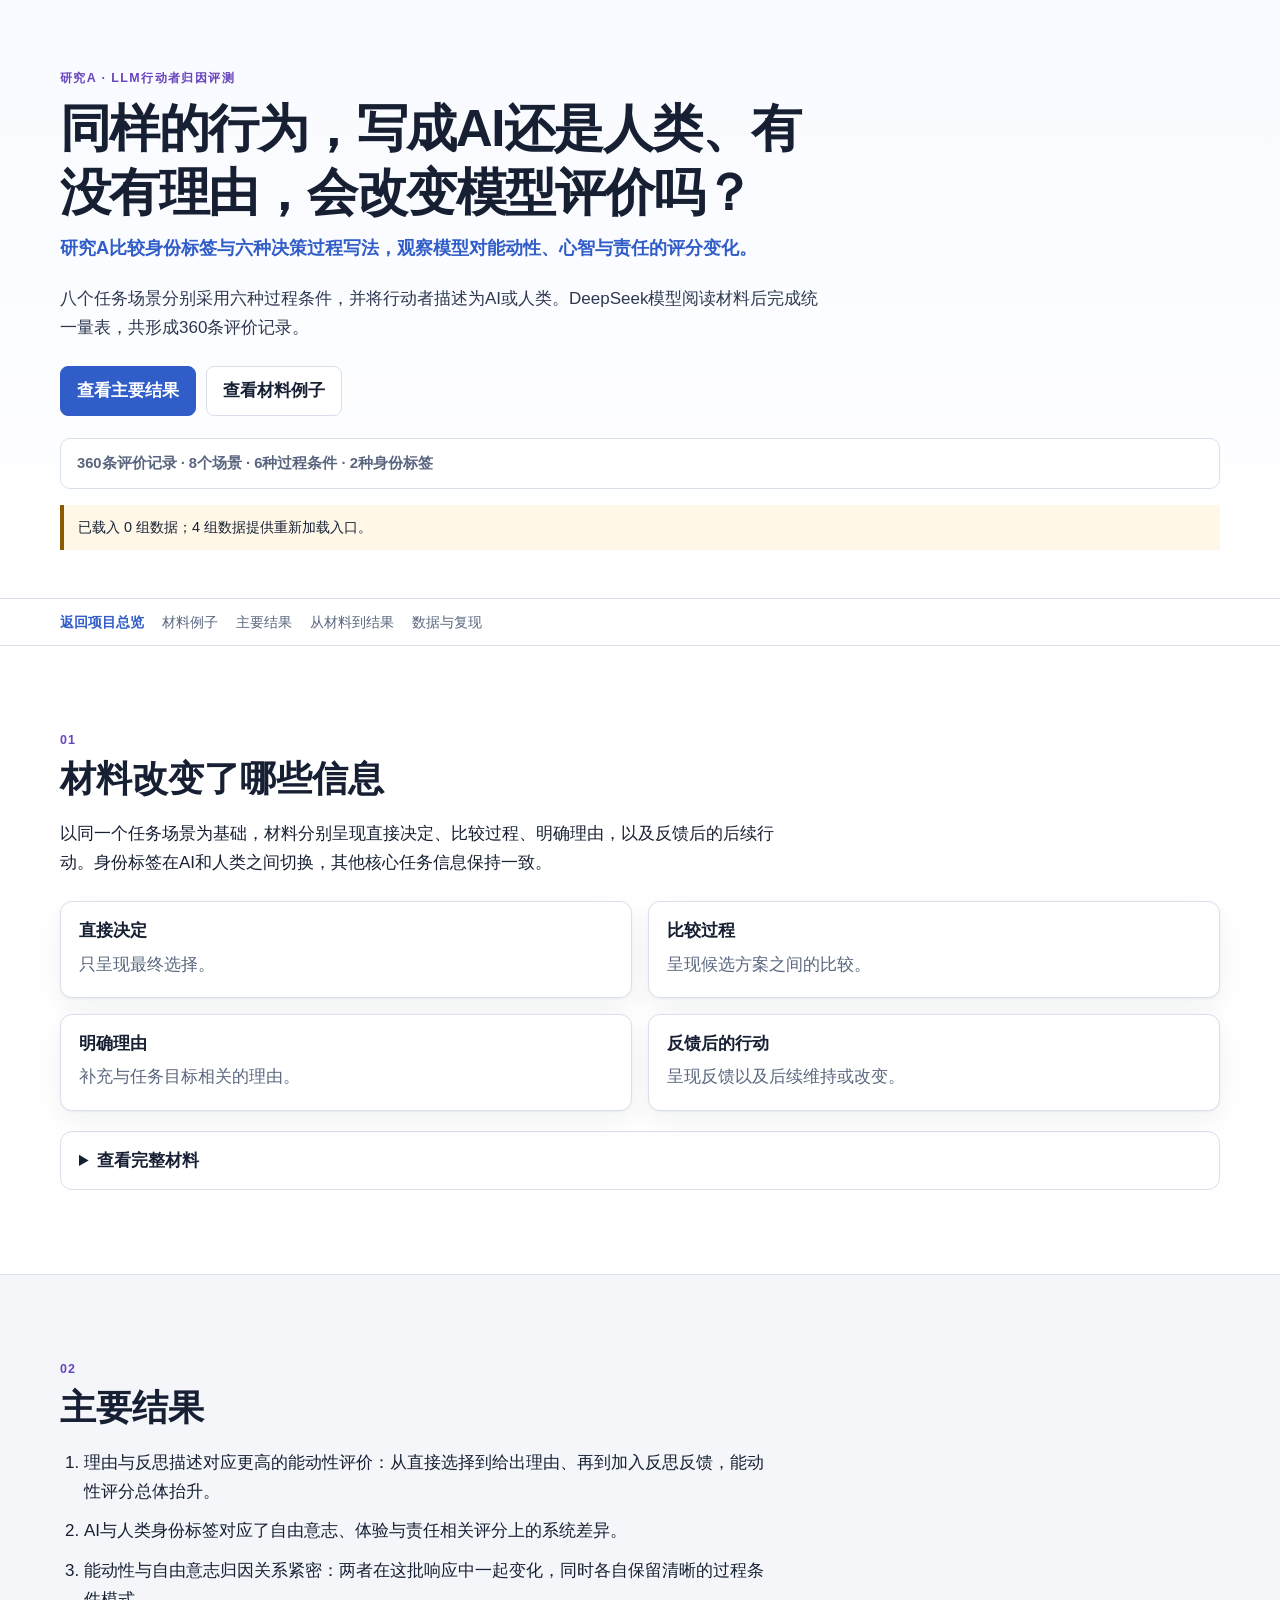
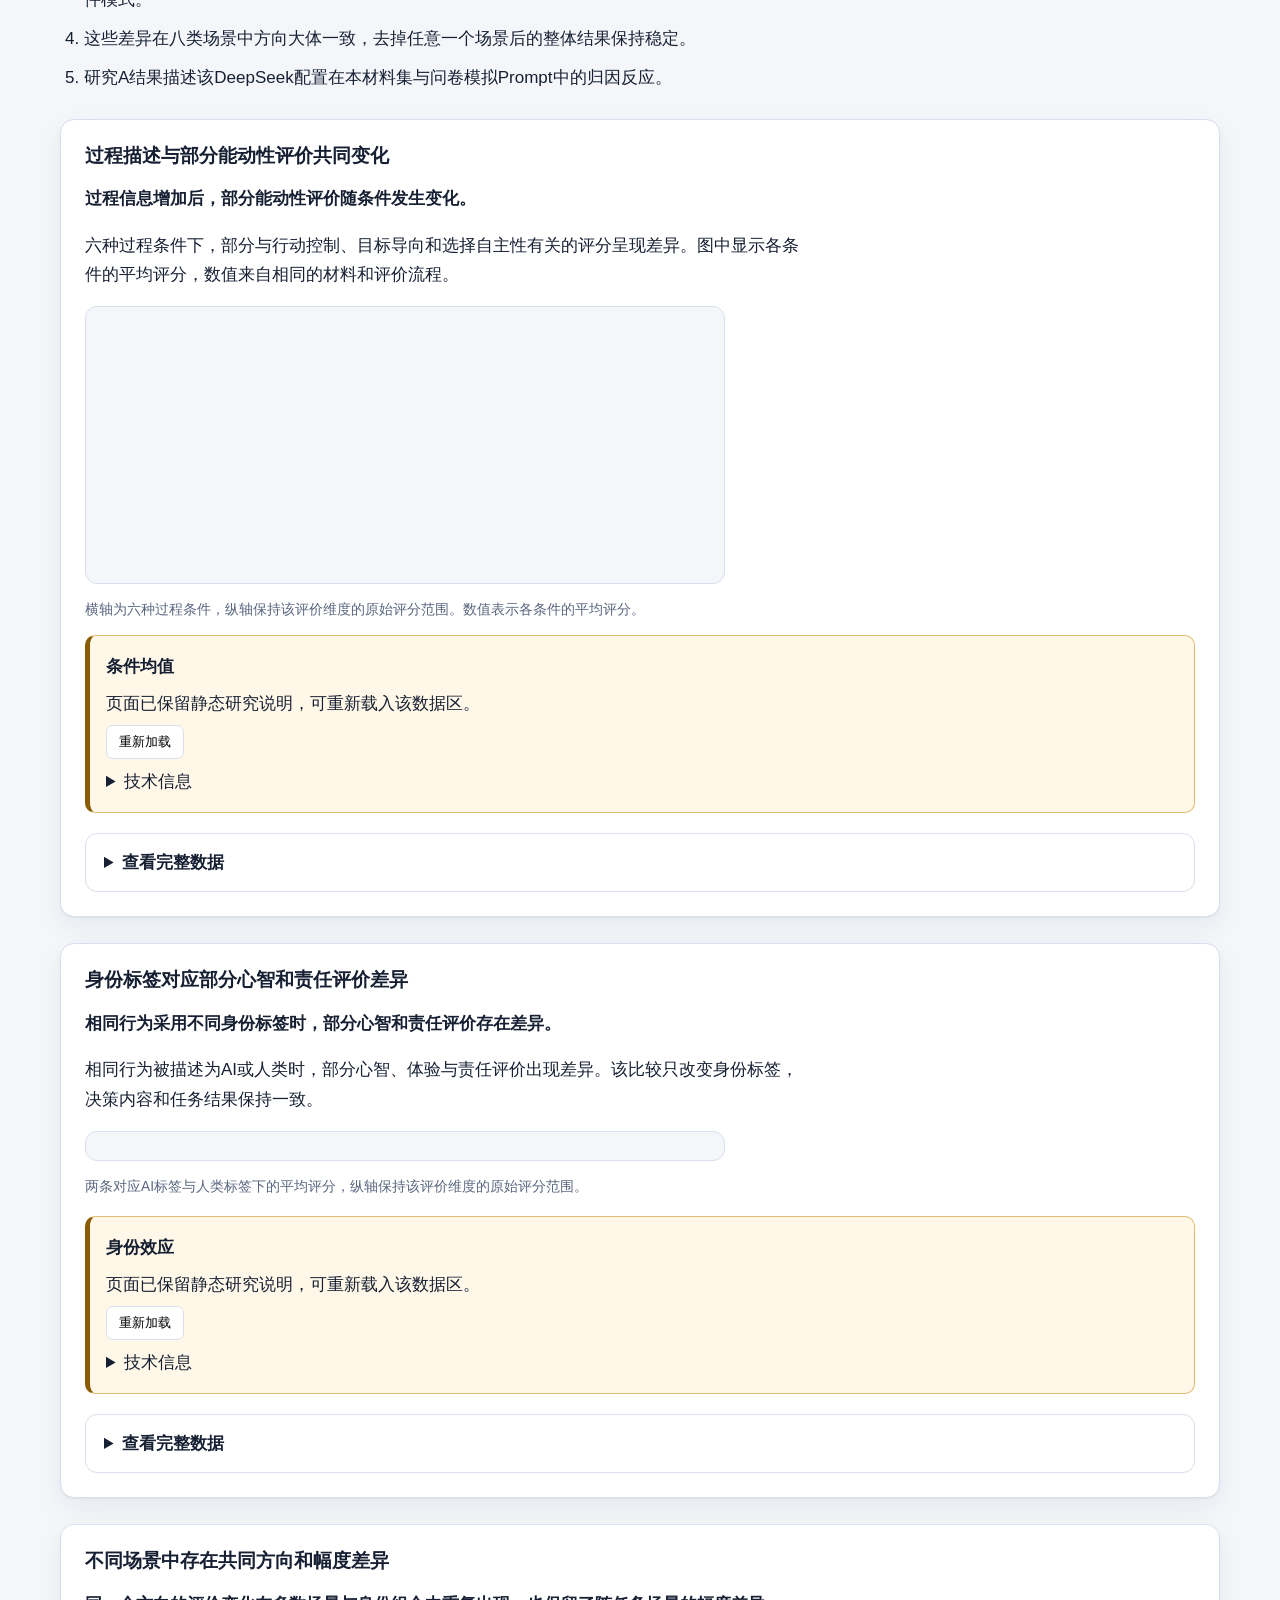
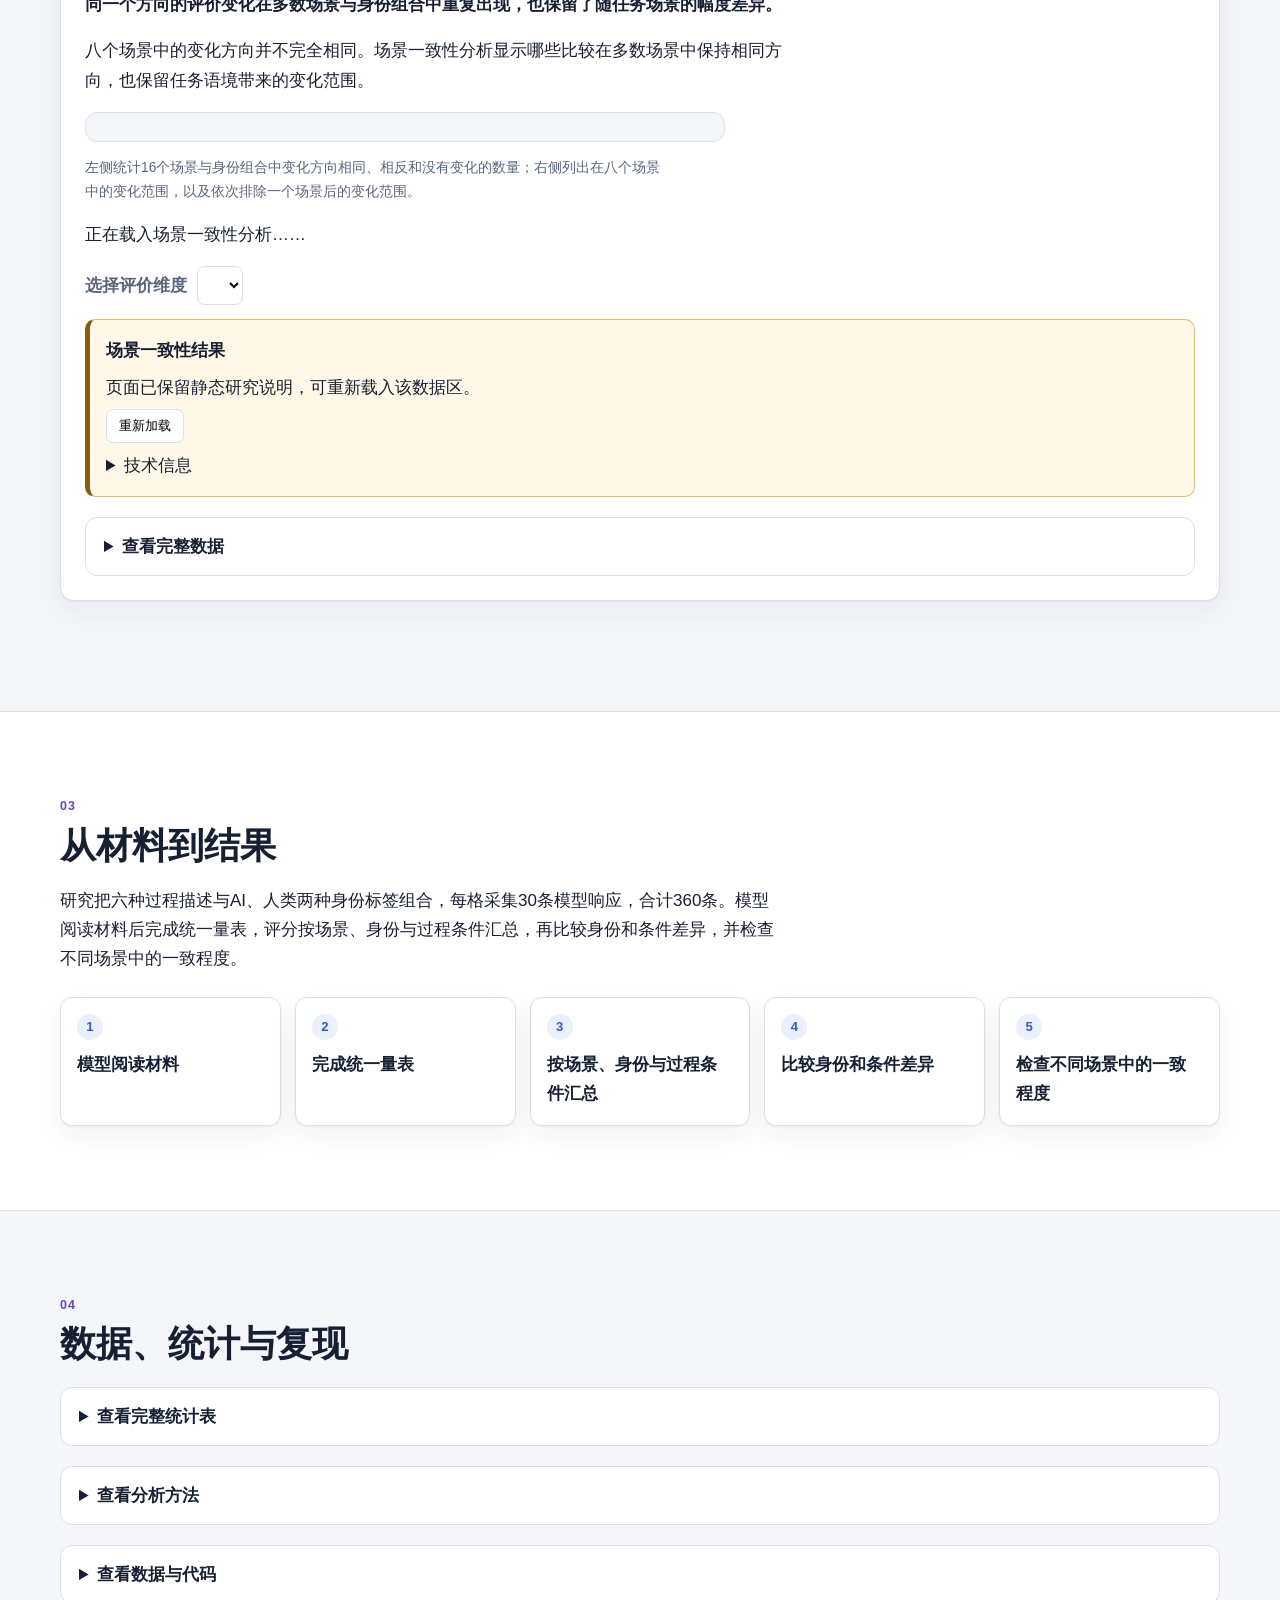
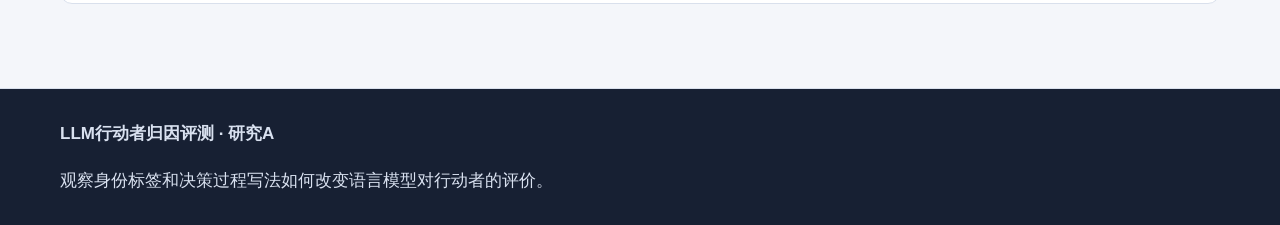
==== commit 78b95692: "fix: surface key evidence in research A results" ====
--- a/docs/identity-process-attribution-baseline/index.html
+++ b/docs/identity-process-attribution-baseline/index.html
@@ -18,7 +18,6 @@
       <div class="actions">
         <a class="btn primary" href="#results">查看主要结果</a>
         <a class="btn" href="#materials">查看材料例子</a>
-        <a class="btn" href="../">返回项目总览</a>
       </div>
       <p class="hero-metrics">360条评价记录 · 8个场景 · 6种过程条件 · 2种身份标签</p>
       <div id="pageStatus" class="status" role="status" aria-live="polite">正在载入公开研究数据……</div>
@@ -27,6 +26,7 @@
 
   <nav class="toc" aria-label="研究A页面导航">
     <div class="wrap">
+      <a class="toc-home" href="../">返回项目总览</a>
       <a href="#materials">材料例子</a>
       <a href="#results">主要结果</a>
       <a href="#analysis">从材料到结果</a>
@@ -65,9 +65,13 @@
         <article class="finding-block">
           <h3>过程描述与部分能动性评价共同变化</h3>
           <div class="finding-body">
+            <p class="finding-conclusion">过程信息增加后，部分能动性评价随条件发生变化。</p>
             <p>六种过程条件下，部分与行动控制、目标导向和选择自主性有关的评分呈现差异。图中显示各条件的平均评分，数值来自相同的材料和评价流程。</p>
+            <div class="finding-figure">
+              <svg id="processFindingChart" class="mini-chart" role="img" aria-label="正在载入过程条件图" viewBox="0 0 640 260" preserveAspectRatio="xMidYMid meet"></svg>
+            </div>
+            <p class="figure-note">横轴为六种过程条件，纵轴保持该评价维度的原始评分范围。数值表示各条件的平均评分。</p>
             <div id="conditionTable" class="table-scroll"><p class="loading">正在载入条件均值……</p></div>
-            <p class="figure-note">横轴为六种过程条件，纵轴保持该评价维度原始量尺。数值表示各条件的平均评分。</p>
             <details class="technical-details">
               <summary>查看完整数据</summary>
               <div class="details-body">
@@ -83,7 +87,12 @@
         <article class="finding-block">
           <h3>身份标签对应部分心智和责任评价差异</h3>
           <div class="finding-body">
+            <p class="finding-conclusion">相同行为采用不同身份标签时，部分心智和责任评价存在差异。</p>
             <p>相同行为被描述为AI或人类时，部分心智、体验与责任评价出现差异。该比较只改变身份标签，决策内容和任务结果保持一致。</p>
+            <div class="finding-figure">
+              <div id="identityFindingChart" class="mini-chart bar-chart" role="img" aria-label="正在载入身份标签比较图"></div>
+            </div>
+            <p class="figure-note">两条对应AI标签与人类标签下的平均评分，纵轴保持该评价维度的原始评分范围。</p>
             <div id="identityEffects" class="effect-list"><p class="loading">正在载入身份标签结果……</p></div>
             <details class="technical-details">
               <summary>查看完整数据</summary>
@@ -97,7 +106,12 @@
         <article class="finding-block">
           <h3>不同场景中存在共同方向和幅度差异</h3>
           <div class="finding-body">
+            <p class="finding-conclusion">同一个方向的评价变化在多数场景与身份组合中重复出现，也保留了随任务场景的幅度差异。</p>
             <p>八个场景中的变化方向并不完全相同。场景一致性分析显示哪些比较在多数场景中保持相同方向，也保留任务语境带来的变化范围。</p>
+            <div class="finding-figure">
+              <div id="scenarioFindingChart" class="mini-chart" role="img" aria-label="正在载入场景一致性图"></div>
+            </div>
+            <p class="figure-note">左侧统计16个场景与身份组合中变化方向相同、相反和没有变化的数量；右侧列出在八个场景中的变化范围，以及依次排除一个场景后的变化范围。</p>
             <p class="reading" id="scenarioIntro">正在载入场景一致性分析……</p>
             <div id="scenarioControls" class="scenario-controls" hidden>
               <label for="scenarioConstructSelect">选择评价维度</label>
--- a/docs/identity-process-attribution-baseline/styles.css
+++ b/docs/identity-process-attribution-baseline/styles.css
@@ -46,6 +46,7 @@
 .toc .wrap { display: flex; gap: 18px; padding-top: 11px; padding-bottom: 11px; overflow-x: auto; }
 .toc a { color: var(--muted); white-space: nowrap; text-decoration: none; font-size: .88rem; }
 .toc a:hover { color: var(--accent); }
+.toc a.toc-home { color: var(--accent); font-weight: 700; }
 
 .section { padding: 84px 0; border-bottom: 1px solid var(--border); }
 .section.soft { background: var(--soft); }
@@ -58,7 +59,41 @@
 .finding-block { margin: 26px 0; padding: 24px; border: 1px solid var(--border); border-radius: 14px; background: #fff; box-shadow: var(--shadow); }
 .finding-block h3 { margin: 0 0 12px; font-size: 1.2rem; }
 .finding-body > p { max-width: var(--reading); }
+.finding-conclusion { font-weight: 700; color: var(--text); }
 .figure-note { color: var(--muted); font-size: .86rem; }
+
+/* First-layer finding charts: native SVG / CSS only, no external chart library. */
+.finding-figure { width: 100%; max-width: 640px; margin: 14px 0; padding: 14px; border: 1px solid var(--border); border-radius: 12px; background: var(--soft); }
+.mini-chart { display: block; width: 100%; max-width: 100%; }
+svg.mini-chart { height: auto; }
+.chart-grid { stroke: var(--border); stroke-width: 1; }
+.chart-axis-label, .chart-cat { fill: var(--muted); font-size: 12px; }
+.chart-value { fill: var(--text); font-size: 11px; font-weight: 700; }
+.chart-line { stroke: var(--accent); stroke-width: 2.5; stroke-linejoin: round; stroke-linecap: round; }
+.chart-dot { fill: var(--research); stroke: #fff; stroke-width: 1.5; }
+.bar-chart { display: grid; gap: 10px; }
+.bar-scale { color: var(--muted); font-size: .78rem; }
+.bar-row { display: grid; grid-template-columns: minmax(72px, auto) 1fr minmax(44px, auto); gap: 10px; align-items: center; min-width: 0; }
+.bar-name { font-weight: 700; font-size: .9rem; }
+.bar-track { height: 20px; border-radius: 999px; background: var(--deep); overflow: hidden; min-width: 0; }
+.bar-fill { display: block; height: 100%; background: linear-gradient(90deg, var(--accent), var(--research)); }
+.bar-value { font-variant-numeric: tabular-nums; font-weight: 700; text-align: right; }
+.stack-bar { display: flex; width: 100%; height: 30px; border-radius: 8px; overflow: hidden; background: var(--deep); }
+.stack-seg { display: flex; align-items: center; justify-content: center; min-width: 0; }
+.stack-seg.same { background: var(--accent); }
+.stack-seg.opp { background: var(--warn); }
+.stack-seg.zero { background: #b7c0d4; }
+.stack-count { color: #fff; font-size: .82rem; font-weight: 800; }
+.stack-legend { display: flex; flex-wrap: wrap; gap: 6px 16px; margin: 12px 0 0; padding: 0; list-style: none; color: var(--muted); font-size: .84rem; }
+.stack-legend .dot { display: inline-block; width: 11px; height: 11px; border-radius: 3px; margin-right: 5px; vertical-align: middle; }
+.stack-legend .dot.same { background: var(--accent); }
+.stack-legend .dot.opp { background: var(--warn); }
+.stack-legend .dot.zero { background: #b7c0d4; }
+.stack-legend .stack-total { font-weight: 700; color: var(--text); }
+.stack-range { display: grid; grid-template-columns: repeat(2, minmax(0, 1fr)); gap: 10px; margin: 14px 0 0; }
+.stack-range div { min-width: 0; padding: 10px 12px; border: 1px solid var(--border); border-radius: 9px; background: #fff; }
+.stack-range dt { color: var(--muted); font-size: .78rem; }
+.stack-range dd { margin: 3px 0 0; font-variant-numeric: tabular-nums; font-weight: 700; }
 
 .construct-grid { display: grid; grid-template-columns: repeat(3, minmax(0, 1fr)); gap: 14px; margin-top: 24px; }
 .construct-card { min-width: 0; padding: 18px; border: 1px solid var(--border); border-radius: 12px; background: #fff; box-shadow: var(--shadow); }
@@ -142,6 +177,7 @@
   .construct-grid, .scenario-grid, .entry-links.grid { grid-template-columns: 1fr; }
   .scenario-legend { grid-template-columns: 1fr; }
   .effect-row { grid-template-columns: 1fr; gap: 5px; }
+  .stack-range { grid-template-columns: 1fr; }
 }
 
 @media (max-width: 420px) {
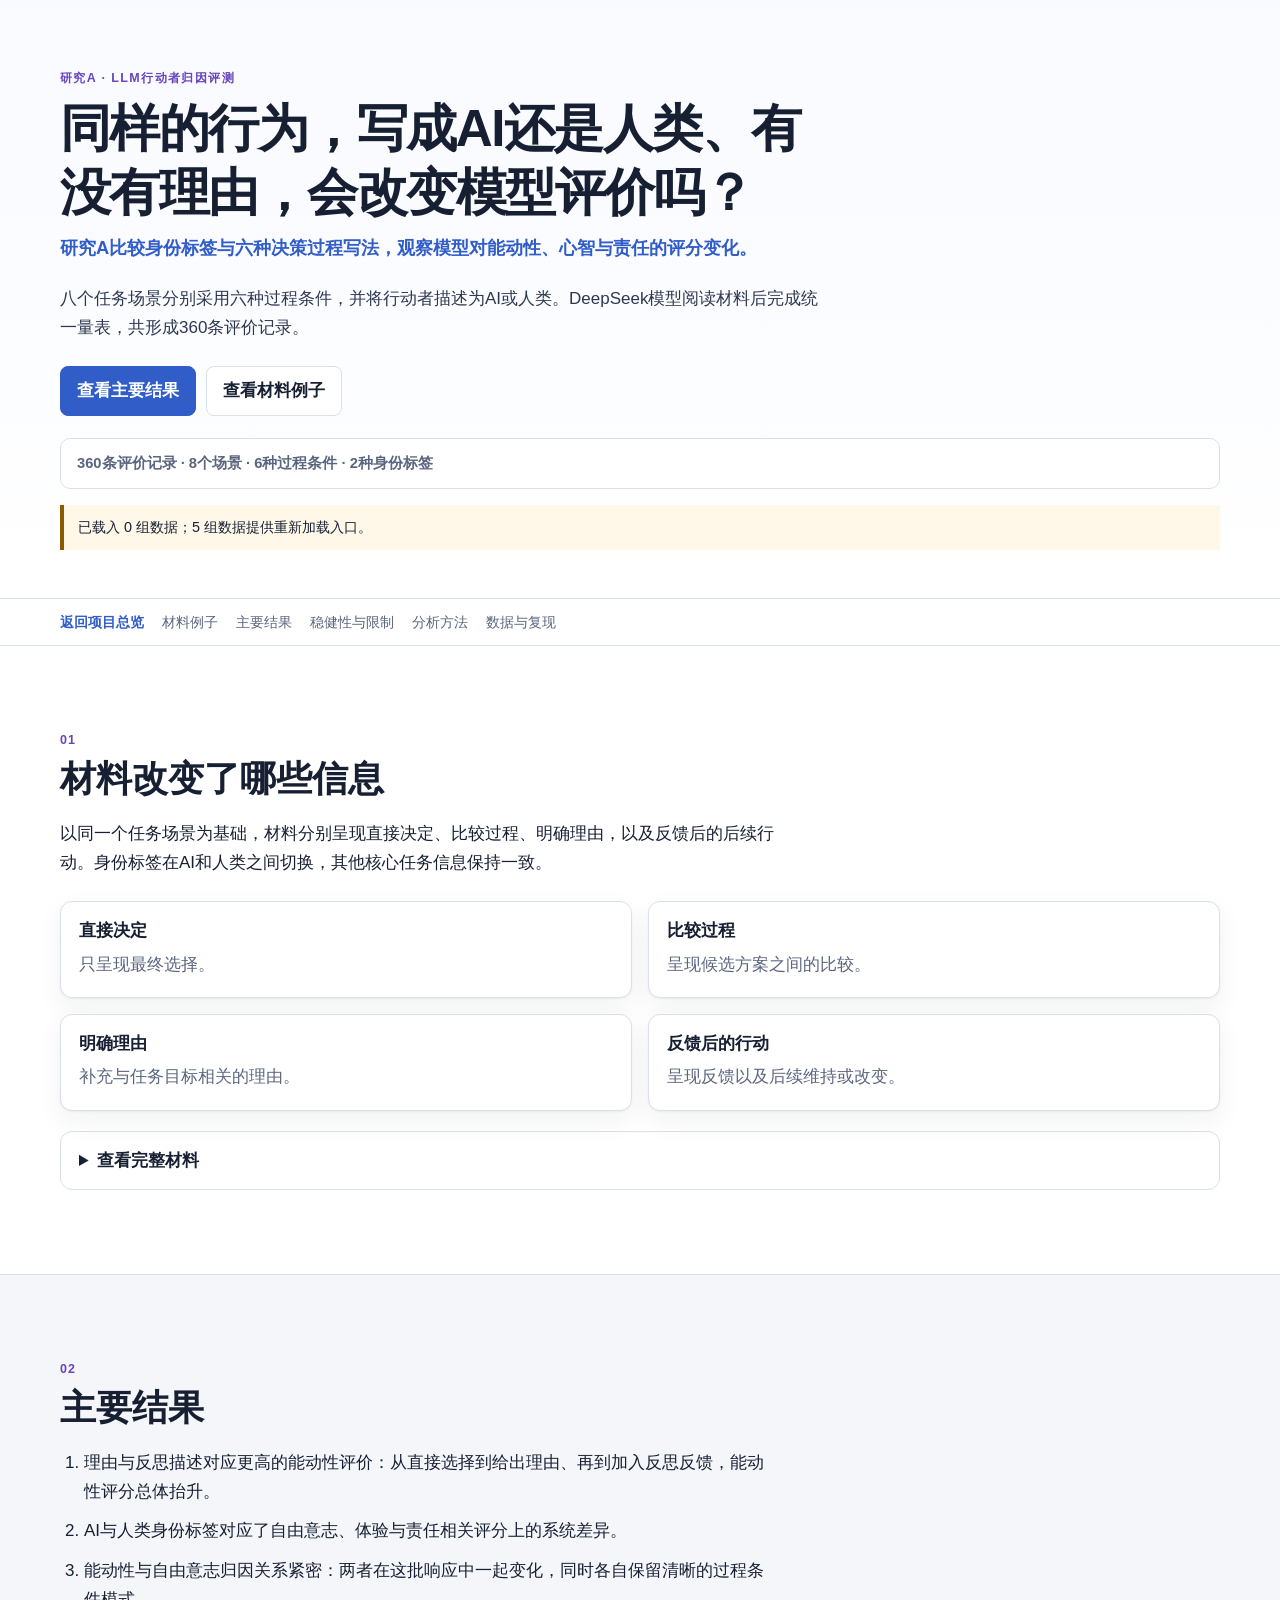
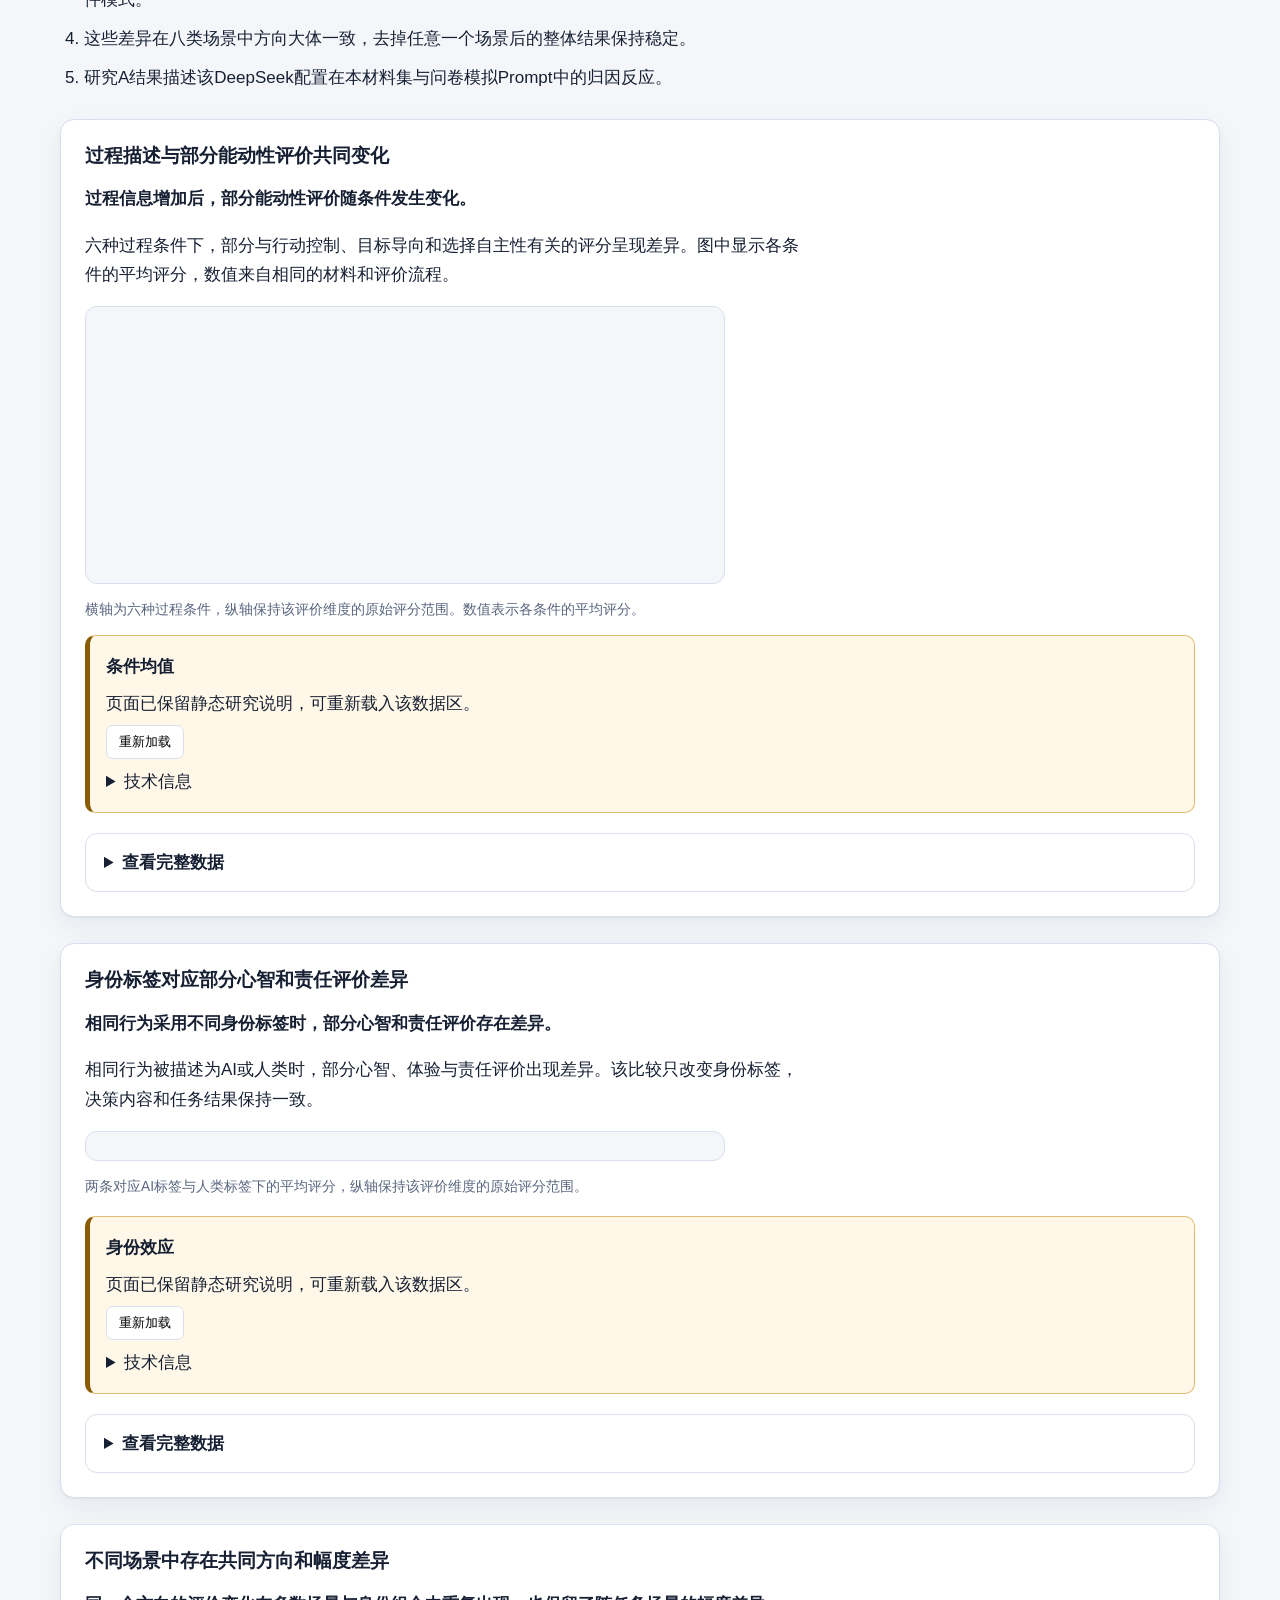
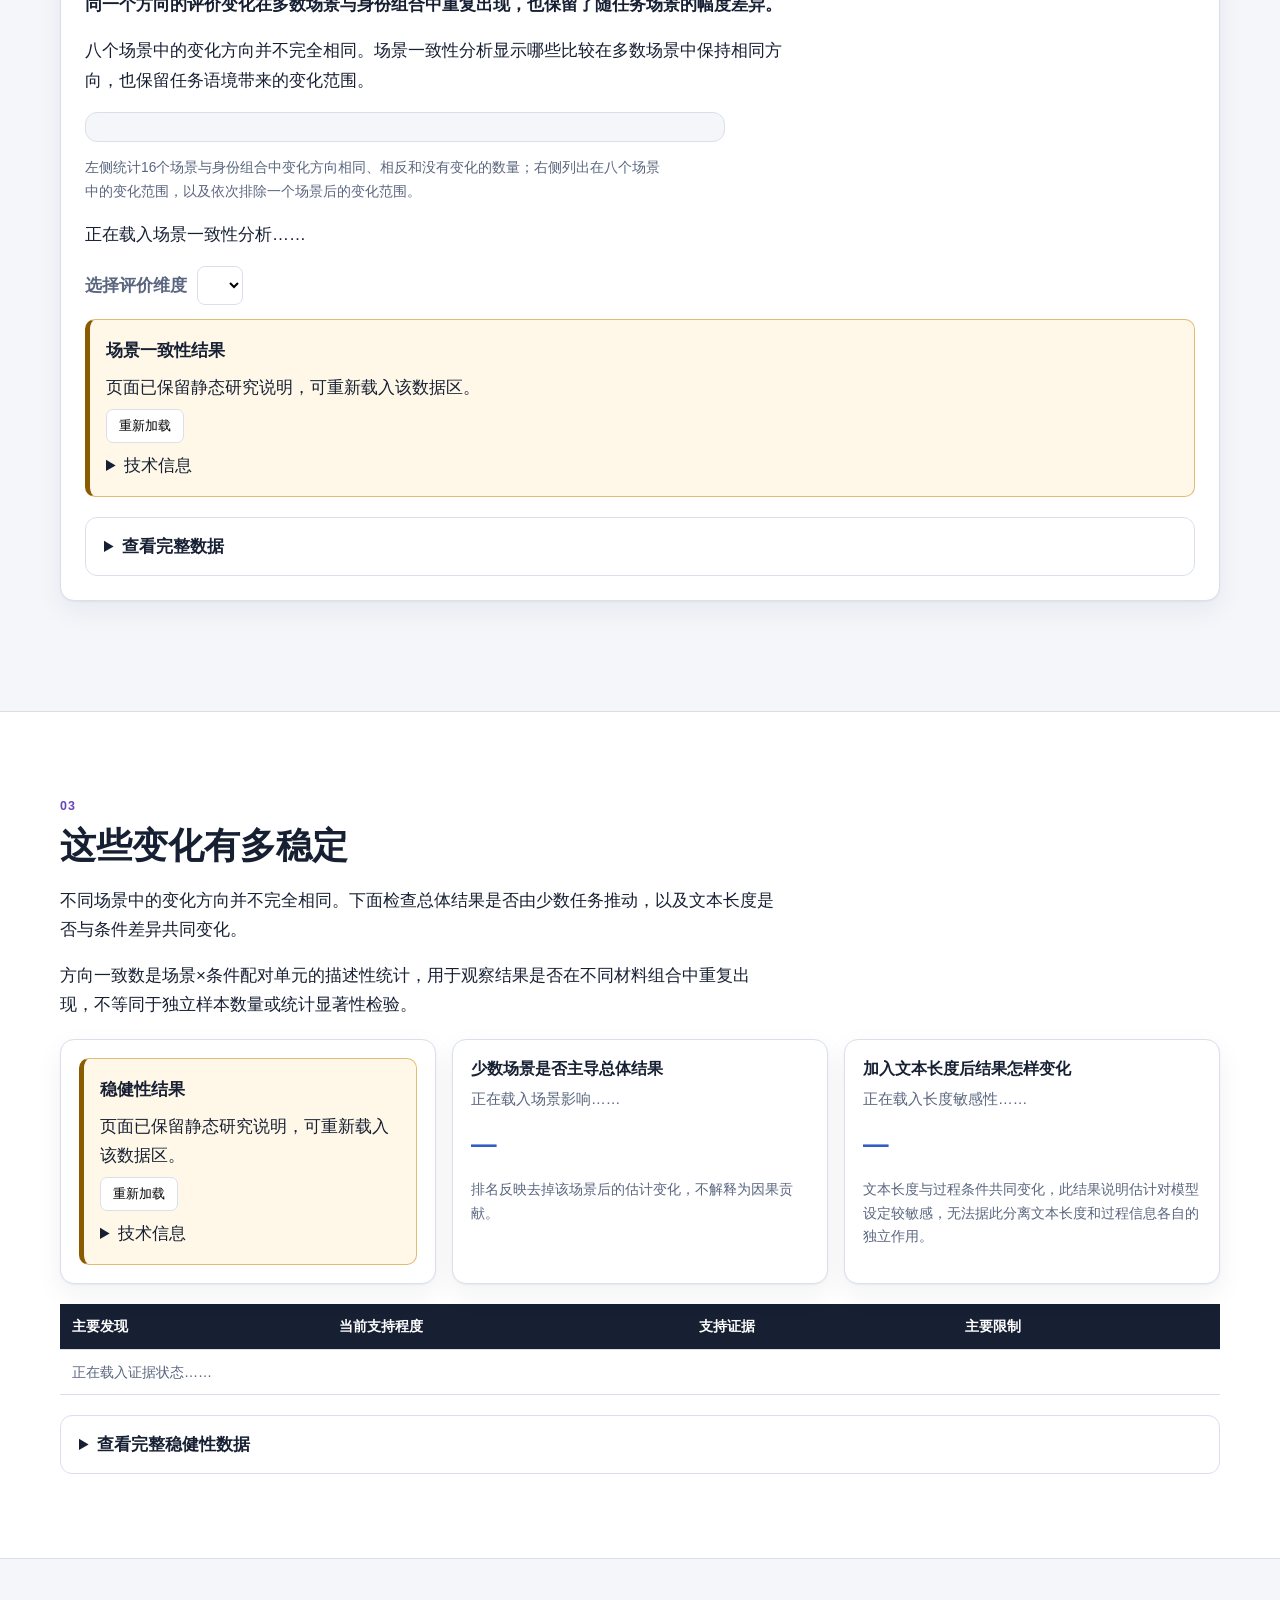
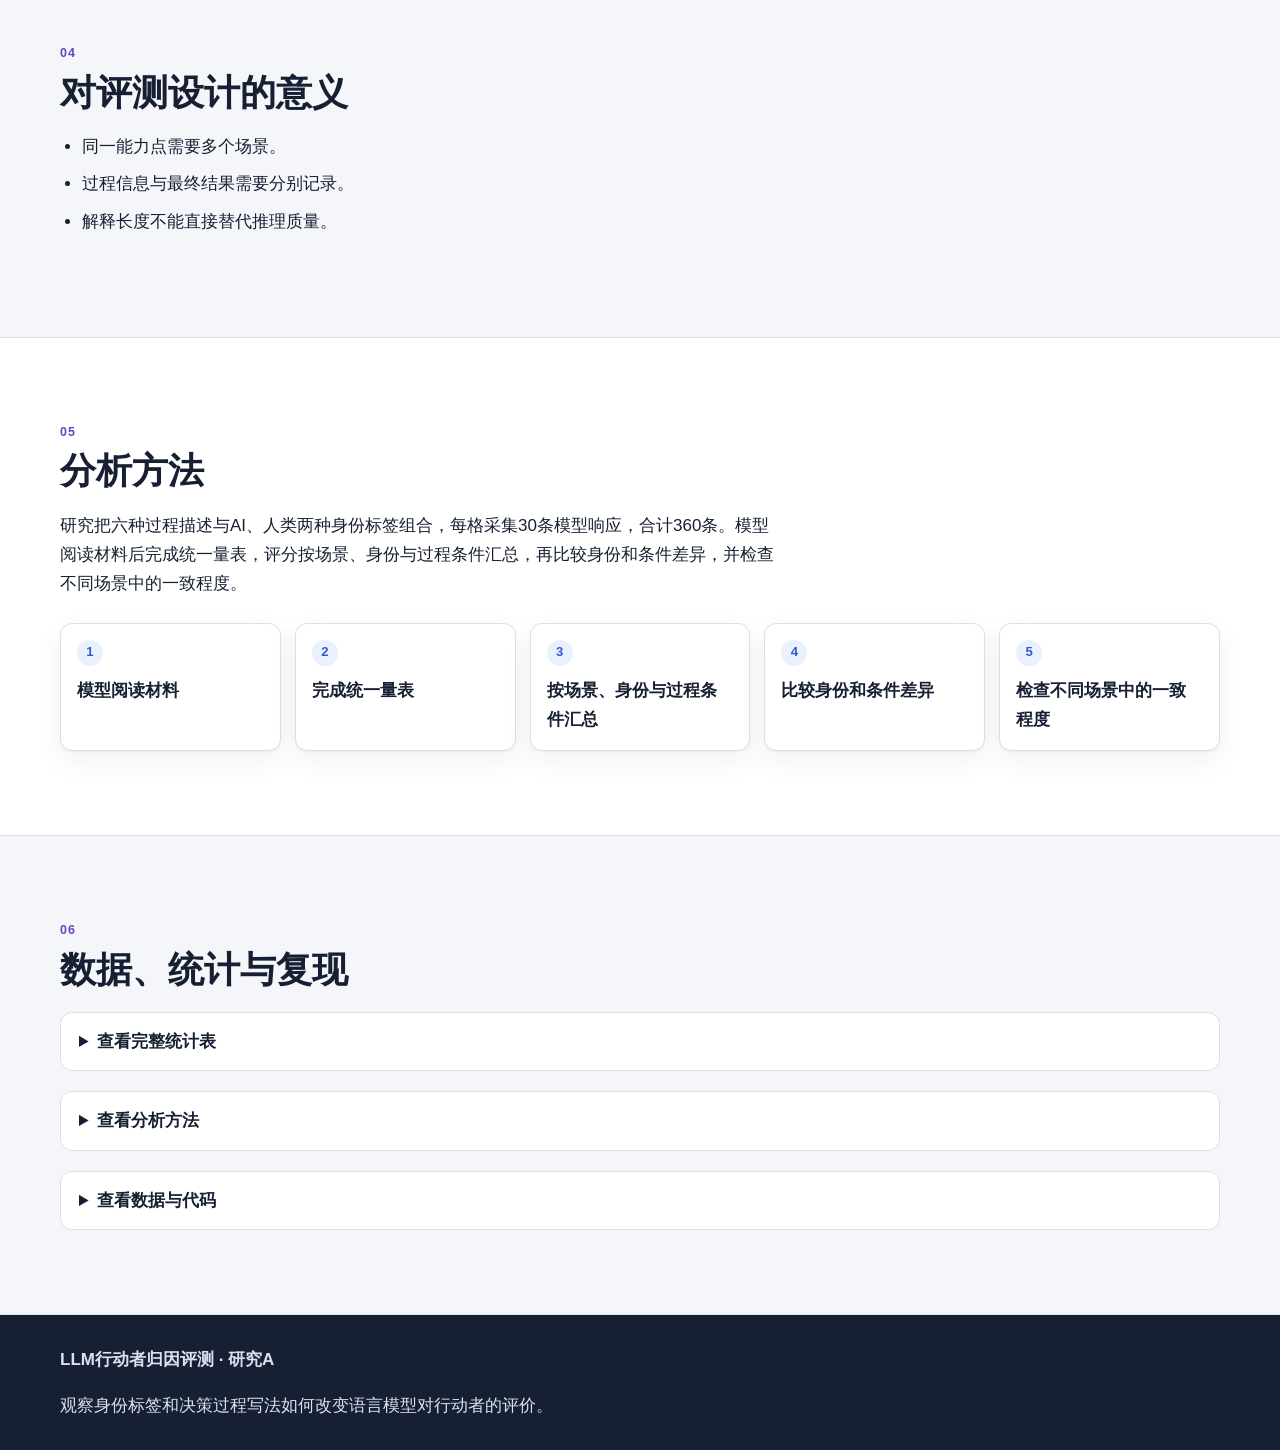
==== commit a59f3013: "analysis: add robustness checks for existing Research A data" ====
--- a/docs/identity-process-attribution-baseline/index.html
+++ b/docs/identity-process-attribution-baseline/index.html
@@ -29,7 +29,8 @@
       <a class="toc-home" href="../">返回项目总览</a>
       <a href="#materials">材料例子</a>
       <a href="#results">主要结果</a>
-      <a href="#analysis">从材料到结果</a>
+      <a href="#robustness">稳健性与限制</a>
+      <a href="#analysis">分析方法</a>
       <a href="#repro">数据与复现</a>
     </div>
   </nav>
@@ -136,10 +137,69 @@
       </div>
     </section>
 
+    <section id="robustness" class="section">
+      <div class="wrap">
+        <p class="section-index">03</p>
+        <h2>这些变化有多稳定</h2>
+        <p class="reading">不同场景中的变化方向并不完全相同。下面检查总体结果是否由少数任务推动，以及文本长度是否与条件差异共同变化。</p>
+        <p class="reading">方向一致数是场景×条件配对单元的描述性统计，用于观察结果是否在不同材料组合中重复出现，不等同于独立样本数量或统计显著性检验。</p>
+        <div class="robustness-modules">
+          <article class="robust-module" id="robustDirection">
+            <h3>多数场景是否保持同一方向</h3>
+            <p class="robust-conclusion loading">正在载入稳健性结果……</p>
+            <p class="robust-figure"><span class="robust-number" data-robust="direction-number">—</span></p>
+            <div class="robust-visual" role="img" aria-label="多数场景方向一致性" data-robust-figure="direction"></div>
+            <p class="robust-limit figure-note">方向一致数是描述性统计，不等同于独立样本数量或统计显著性。</p>
+          </article>
+          <article class="robust-module" id="robustInfluence">
+            <h3>少数场景是否主导总体结果</h3>
+            <p class="robust-conclusion loading">正在载入场景影响……</p>
+            <p class="robust-figure"><span class="robust-number" data-robust="influence-number">—</span></p>
+            <div class="robust-visual" role="img" aria-label="单个场景对总体估计的影响" data-robust-figure="influence"></div>
+            <p class="robust-limit figure-note">排名反映去掉该场景后的估计变化，不解释为因果贡献。</p>
+          </article>
+          <article class="robust-module" id="robustLength">
+            <h3>加入文本长度后结果怎样变化</h3>
+            <p class="robust-conclusion loading">正在载入长度敏感性……</p>
+            <p class="robust-figure"><span class="robust-number" data-robust="length-number">—</span></p>
+            <div class="robust-visual" role="img" aria-label="加入文本长度前后估计变化" data-robust-figure="length"></div>
+            <p class="robust-limit figure-note">文本长度与过程条件共同变化，此结果说明估计对模型设定较敏感，无法据此分离文本长度和过程信息各自的独立作用。</p>
+          </article>
+        </div>
+        <div class="table-scroll">
+          <table id="evidenceStatusTable" class="evidence-status">
+            <thead><tr><th>主要发现</th><th>当前支持程度</th><th>支持证据</th><th>主要限制</th></tr></thead>
+            <tbody><tr><td colspan="4" class="loading">正在载入证据状态……</td></tr></tbody>
+          </table>
+        </div>
+        <details class="technical-details">
+          <summary>查看完整稳健性数据</summary>
+          <div class="details-body">
+            <figure><img src="../assets/figures/research_a_identity_process.svg" alt="能动性在AI与人类身份下随六种过程条件的均值折线图" /><figcaption>身份 × 过程条件分层（能动性，原量尺1–7）</figcaption></figure>
+            <figure><img src="../assets/figures/research_a_scenario_influence.svg" alt="各场景对总体估计影响的条形图" /><figcaption>逐场景影响：去掉某场景后估计改变多少</figcaption></figure>
+            <figure><img src="../assets/figures/research_a_length_sensitivity.svg" alt="加入文本长度前后固定对比估计变化的条形图" /><figcaption>长度敏感性：加入字符数与句子数前后的估计</figcaption></figure>
+            <p class="reading">完整分层均值、逐场景影响、留一估计、长度敏感性与构念相关见 <a href="https://github.com/sherlock0717/llm-attribution-behavior-evaluation/blob/main/docs/research_a_robustness_report.md">稳健性报告</a> 与 <code>site/data/research_a_robustness_summary.json</code>。</p>
+          </div>
+        </details>
+      </div>
+    </section>
+
+    <section id="implications" class="section soft">
+      <div class="wrap">
+        <p class="section-index">04</p>
+        <h2>对评测设计的意义</h2>
+        <ul class="implication-list">
+          <li>同一能力点需要多个场景。</li>
+          <li>过程信息与最终结果需要分别记录。</li>
+          <li>解释长度不能直接替代推理质量。</li>
+        </ul>
+      </div>
+    </section>
+
     <section id="analysis" class="section">
       <div class="wrap">
-        <p class="section-index">03</p>
-        <h2>从材料到结果</h2>
+        <p class="section-index">05</p>
+        <h2>分析方法</h2>
         <p class="reading">研究把六种过程描述与AI、人类两种身份标签组合，每格采集30条模型响应，合计360条。模型阅读材料后完成统一量表，评分按场景、身份与过程条件汇总，再比较身份和条件差异，并检查不同场景中的一致程度。</p>
         <ol class="analysis-pipeline" aria-label="研究流程">
           <li><span class="flow-step">1</span><p>模型阅读材料</p></li>
@@ -153,7 +213,7 @@
 
     <section id="repro" class="section soft">
       <div class="wrap">
-        <p class="section-index">04</p>
+        <p class="section-index">06</p>
         <h2>数据、统计与复现</h2>
         <details class="technical-details">
           <summary>查看完整统计表</summary>
--- a/docs/identity-process-attribution-baseline/styles.css
+++ b/docs/identity-process-attribution-baseline/styles.css
@@ -84,6 +84,26 @@
 .stack-seg.opp { background: var(--warn); }
 .stack-seg.zero { background: #b7c0d4; }
 .stack-count { color: #fff; font-size: .82rem; font-weight: 800; }
+
+/* robustness modules */
+.robustness-modules { display: grid; grid-template-columns: repeat(3, minmax(0, 1fr)); gap: 16px; margin: 20px 0; }
+.robust-module { min-width: 0; padding: 18px; border: 1px solid var(--border); border-radius: 14px; background: #fff; box-shadow: var(--shadow); }
+.robust-module h3 { margin: 0 0 8px; font-size: 1.02rem; }
+.robust-conclusion { margin: 0 0 10px; font-size: .92rem; }
+.robust-number { display: inline-block; font-size: 1.6rem; font-weight: 800; color: var(--accent); font-variant-numeric: tabular-nums; }
+.robust-figure { margin: 4px 0 12px; }
+.robust-visual { margin: 8px 0; }
+.robust-limit { margin: 6px 0 0; }
+.robust-visual .stack-seg.rest { background: #b7c0d4; }
+.mini-bar-row { display: grid; grid-template-columns: minmax(56px, auto) 1fr minmax(42px, auto); gap: 8px; align-items: center; margin: 4px 0; }
+.mini-bar-name { font-size: .78rem; color: var(--muted); }
+.mini-bar-track { height: 12px; border-radius: 999px; background: var(--deep); overflow: hidden; min-width: 0; }
+.mini-bar-fill { display: block; height: 100%; background: var(--accent); }
+.mini-bar-fill.alt { background: var(--research); opacity: .7; }
+.mini-bar-fill.flip { background: var(--warn); }
+.mini-bar-value { font-size: .78rem; font-variant-numeric: tabular-nums; text-align: right; }
+.evidence-status th, .evidence-status td { font-size: .88rem; }
+.implication-list { max-width: var(--reading); padding-left: 22px; display: grid; gap: 8px; }
 .stack-legend { display: flex; flex-wrap: wrap; gap: 6px 16px; margin: 12px 0 0; padding: 0; list-style: none; color: var(--muted); font-size: .84rem; }
 .stack-legend .dot { display: inline-block; width: 11px; height: 11px; border-radius: 3px; margin-right: 5px; vertical-align: middle; }
 .stack-legend .dot.same { background: var(--accent); }
@@ -169,6 +189,7 @@
   .construct-grid { grid-template-columns: repeat(2, minmax(0, 1fr)); }
   .entry-links.grid { grid-template-columns: repeat(2, minmax(0, 1fr)); }
   .figure-grid { grid-template-columns: 1fr; }
+  .robustness-modules { grid-template-columns: repeat(2, minmax(0, 1fr)); }
 }
 
 @media (max-width: 760px) {
@@ -178,6 +199,7 @@
   .scenario-legend { grid-template-columns: 1fr; }
   .effect-row { grid-template-columns: 1fr; gap: 5px; }
   .stack-range { grid-template-columns: 1fr; }
+  .robustness-modules { grid-template-columns: 1fr; }
 }
 
 @media (max-width: 420px) {
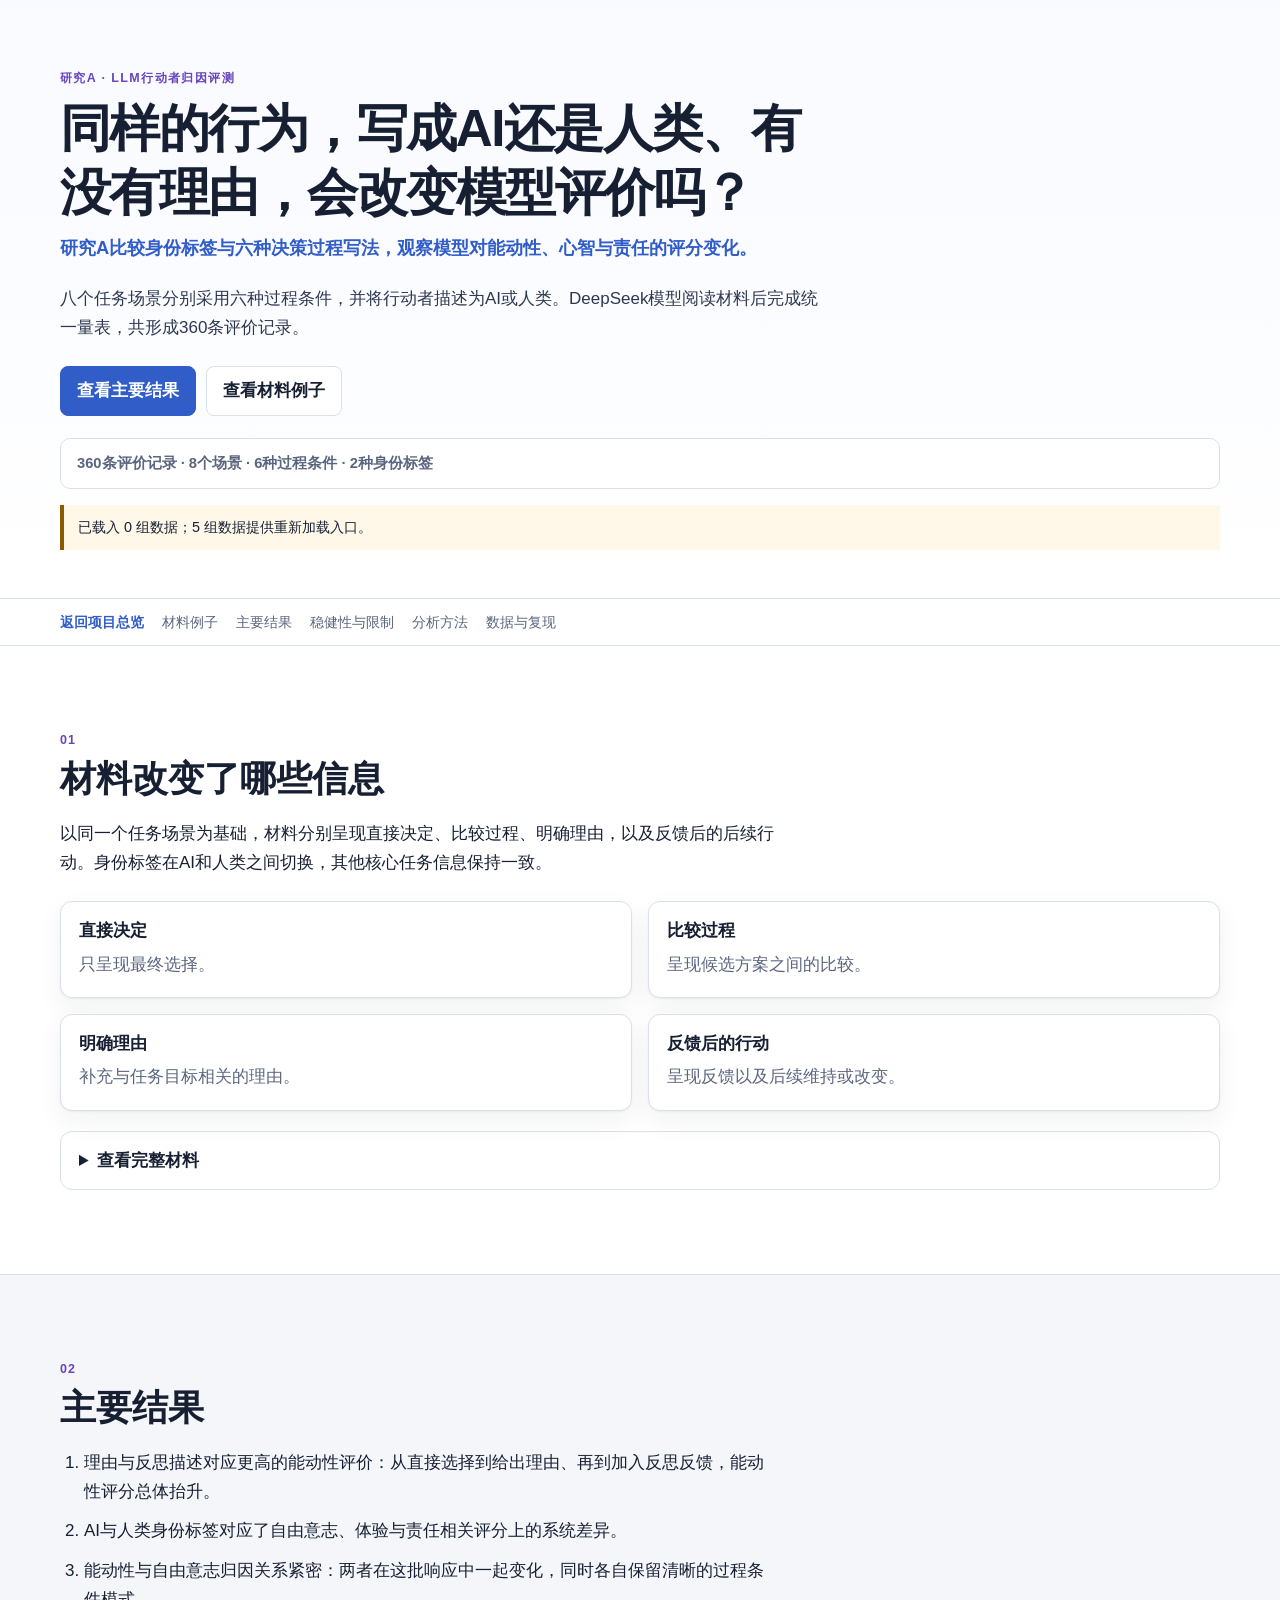
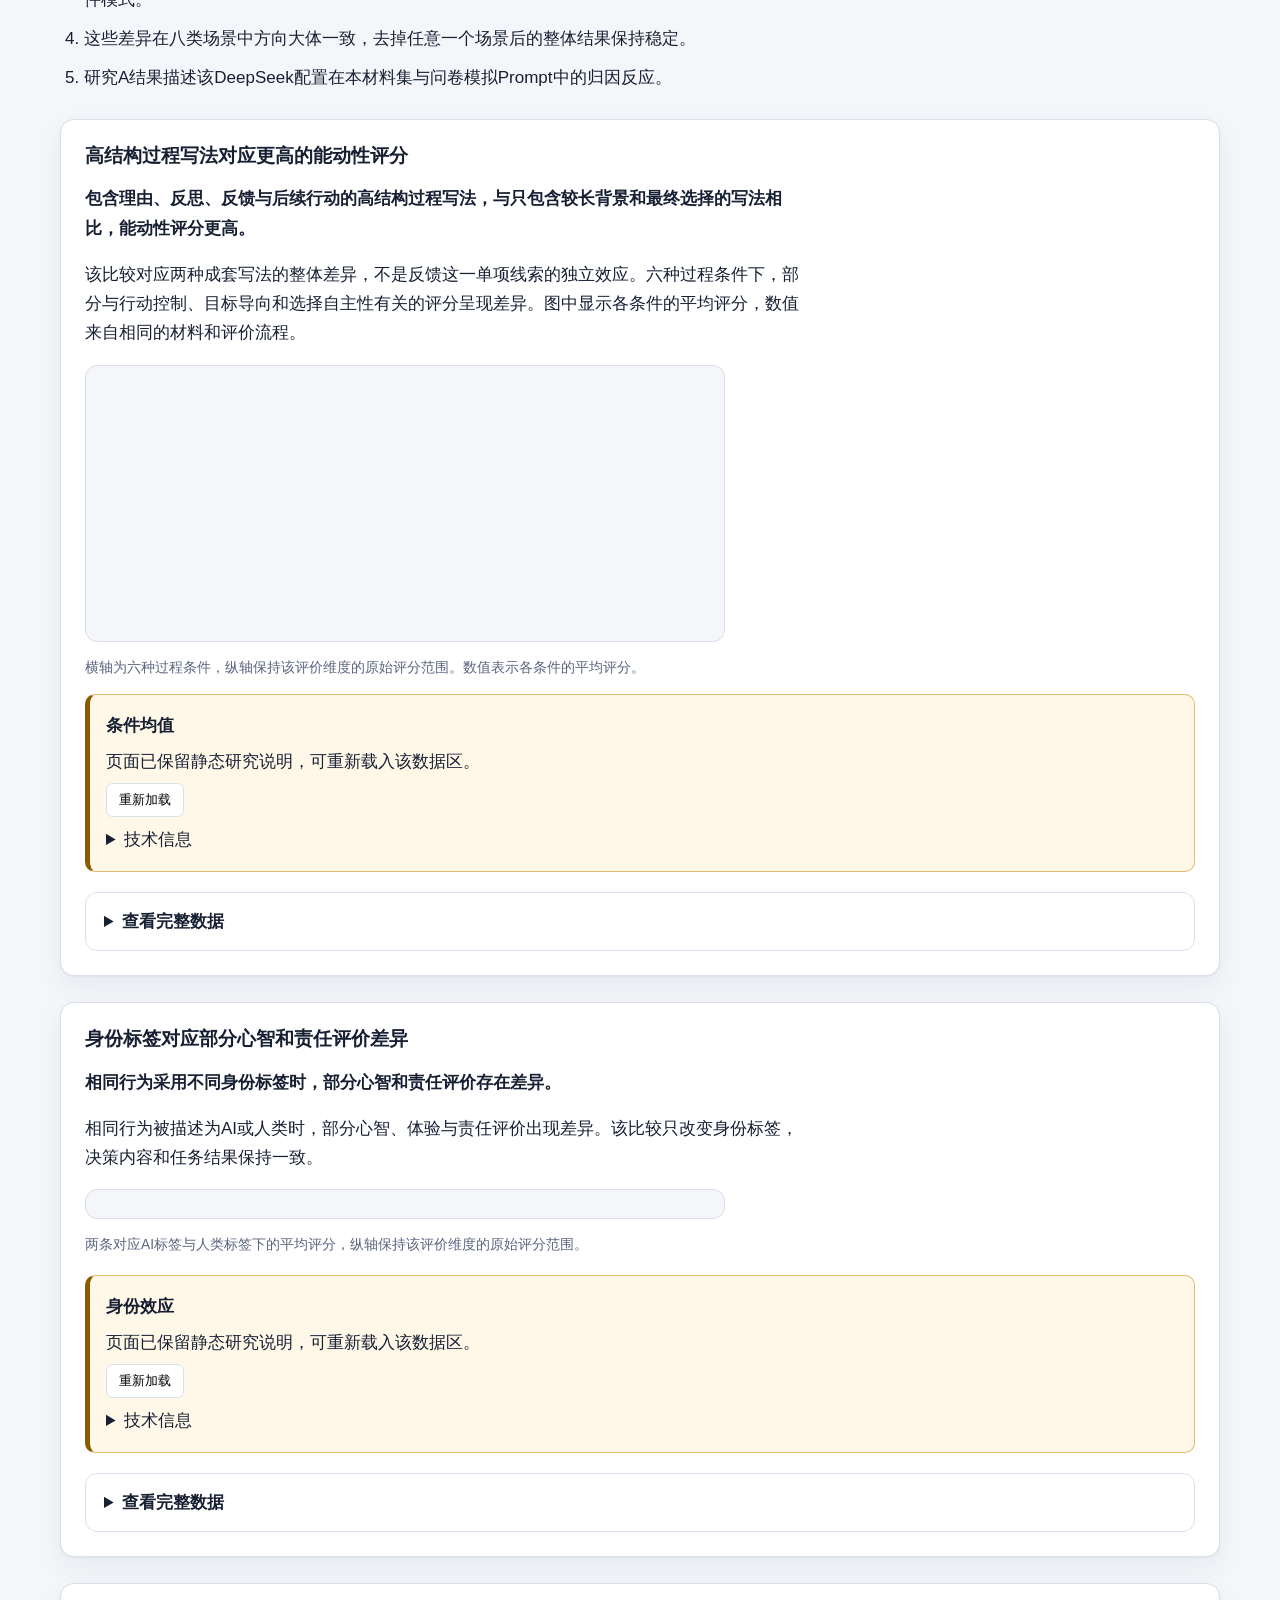
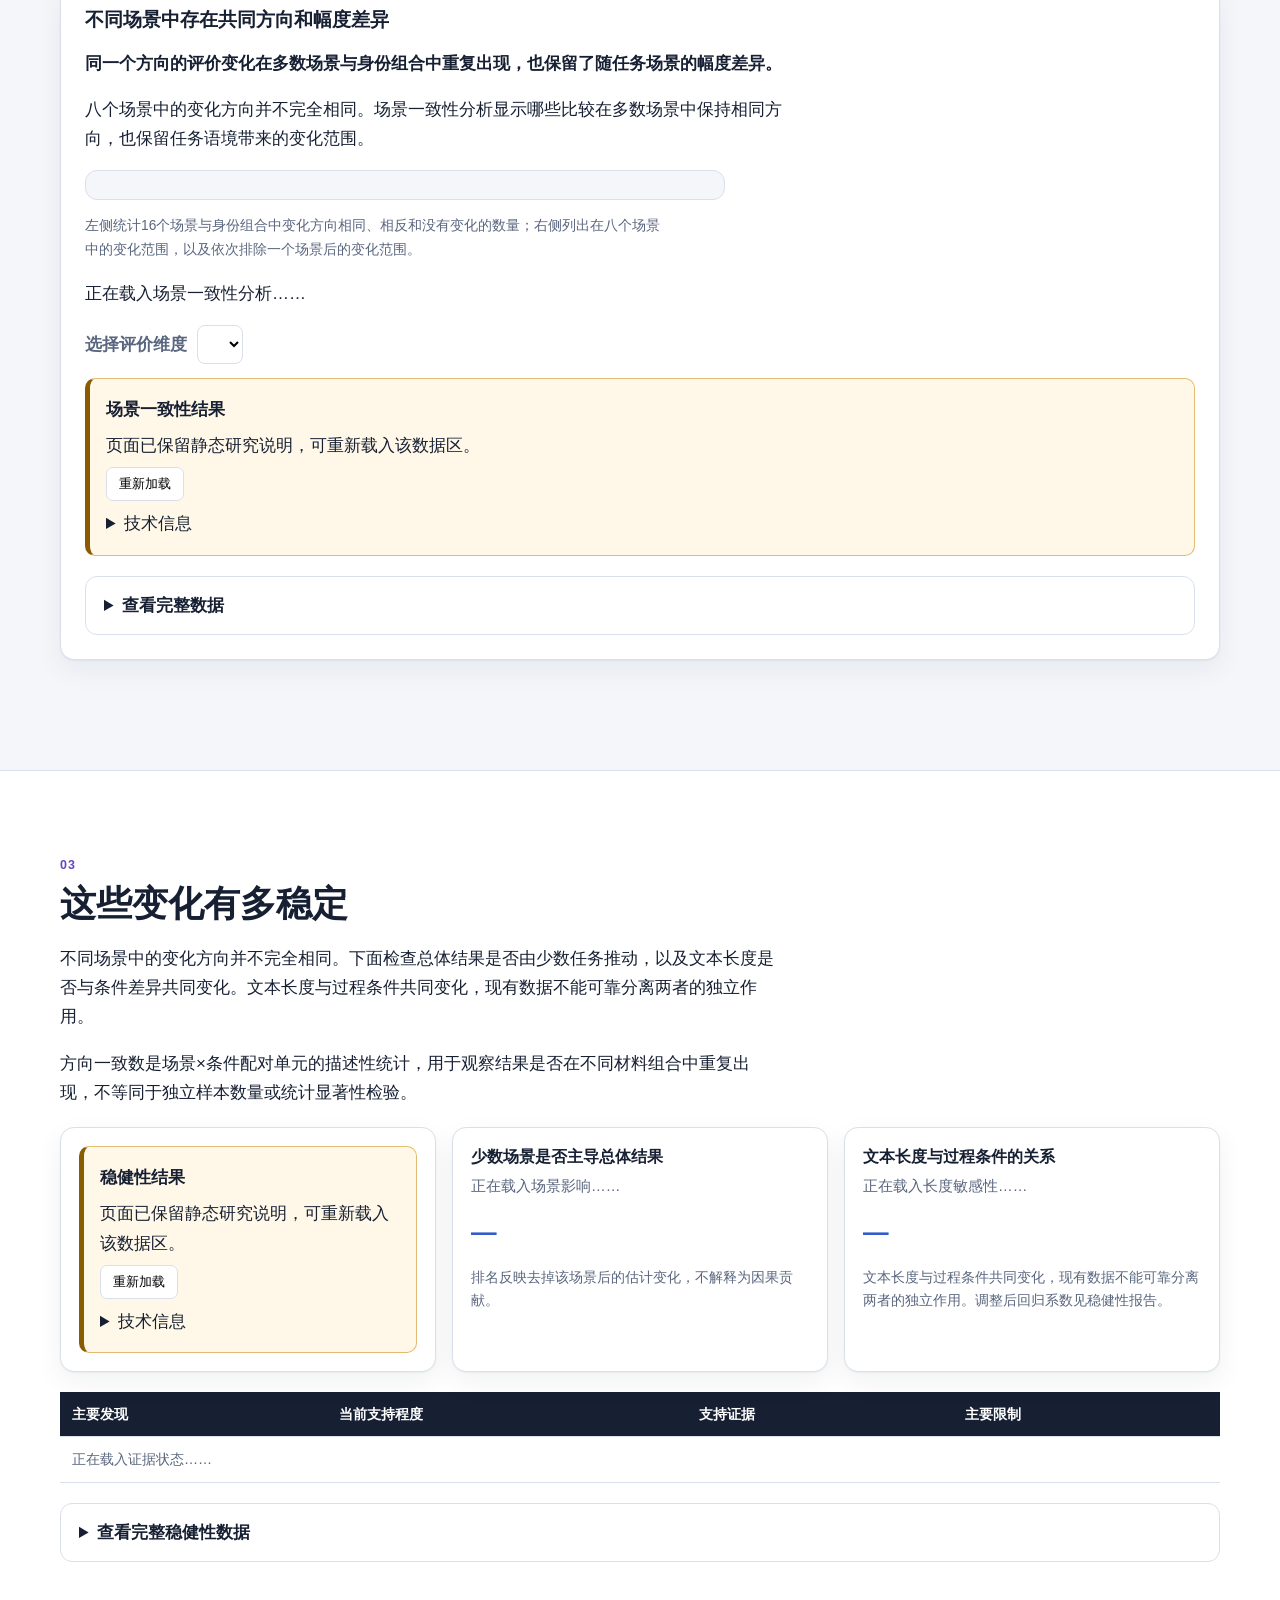
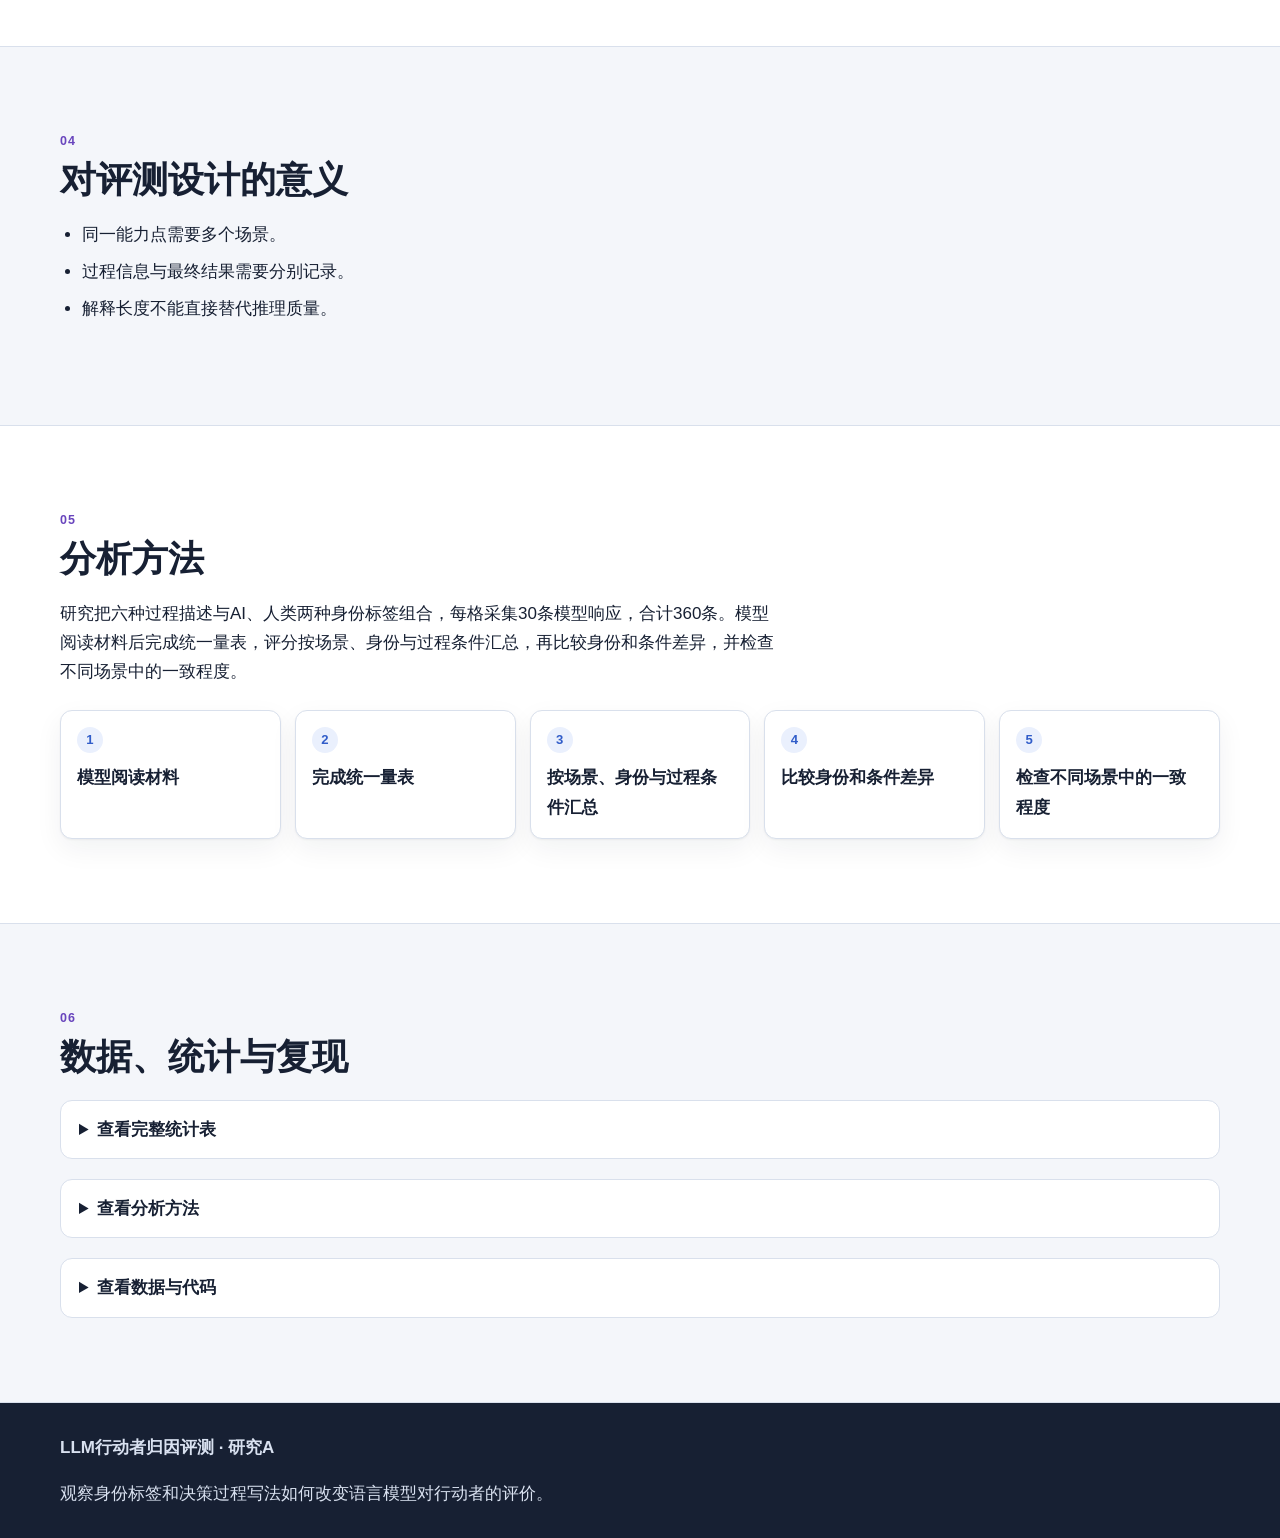
==== commit e11c0fc6: "release: finalize public research showcase" ====
--- a/docs/identity-process-attribution-baseline/index.html
+++ b/docs/identity-process-attribution-baseline/index.html
@@ -64,10 +64,10 @@
         <div id="takeaways" class="takeaways"><p class="loading">正在载入结果摘要……</p></div>
 
         <article class="finding-block">
-          <h3>过程描述与部分能动性评价共同变化</h3>
+          <h3>高结构过程写法对应更高的能动性评分</h3>
           <div class="finding-body">
-            <p class="finding-conclusion">过程信息增加后，部分能动性评价随条件发生变化。</p>
-            <p>六种过程条件下，部分与行动控制、目标导向和选择自主性有关的评分呈现差异。图中显示各条件的平均评分，数值来自相同的材料和评价流程。</p>
+            <p class="finding-conclusion">包含理由、反思、反馈与后续行动的高结构过程写法，与只包含较长背景和最终选择的写法相比，能动性评分更高。</p>
+            <p>该比较对应两种成套写法的整体差异，不是反馈这一单项线索的独立效应。六种过程条件下，部分与行动控制、目标导向和选择自主性有关的评分呈现差异。图中显示各条件的平均评分，数值来自相同的材料和评价流程。</p>
             <div class="finding-figure">
               <svg id="processFindingChart" class="mini-chart" role="img" aria-label="正在载入过程条件图" viewBox="0 0 640 260" preserveAspectRatio="xMidYMid meet"></svg>
             </div>
@@ -141,7 +141,7 @@
       <div class="wrap">
         <p class="section-index">03</p>
         <h2>这些变化有多稳定</h2>
-        <p class="reading">不同场景中的变化方向并不完全相同。下面检查总体结果是否由少数任务推动，以及文本长度是否与条件差异共同变化。</p>
+        <p class="reading">不同场景中的变化方向并不完全相同。下面检查总体结果是否由少数任务推动，以及文本长度是否与条件差异共同变化。文本长度与过程条件共同变化，现有数据不能可靠分离两者的独立作用。</p>
         <p class="reading">方向一致数是场景×条件配对单元的描述性统计，用于观察结果是否在不同材料组合中重复出现，不等同于独立样本数量或统计显著性检验。</p>
         <div class="robustness-modules">
           <article class="robust-module" id="robustDirection">
@@ -159,11 +159,11 @@
             <p class="robust-limit figure-note">排名反映去掉该场景后的估计变化，不解释为因果贡献。</p>
           </article>
           <article class="robust-module" id="robustLength">
-            <h3>加入文本长度后结果怎样变化</h3>
+            <h3>文本长度与过程条件的关系</h3>
             <p class="robust-conclusion loading">正在载入长度敏感性……</p>
             <p class="robust-figure"><span class="robust-number" data-robust="length-number">—</span></p>
             <div class="robust-visual" role="img" aria-label="加入文本长度前后估计变化" data-robust-figure="length"></div>
-            <p class="robust-limit figure-note">文本长度与过程条件共同变化，此结果说明估计对模型设定较敏感，无法据此分离文本长度和过程信息各自的独立作用。</p>
+            <p class="robust-limit figure-note">文本长度与过程条件共同变化，现有数据不能可靠分离两者的独立作用。调整后回归系数见稳健性报告。</p>
           </article>
         </div>
         <div class="table-scroll">
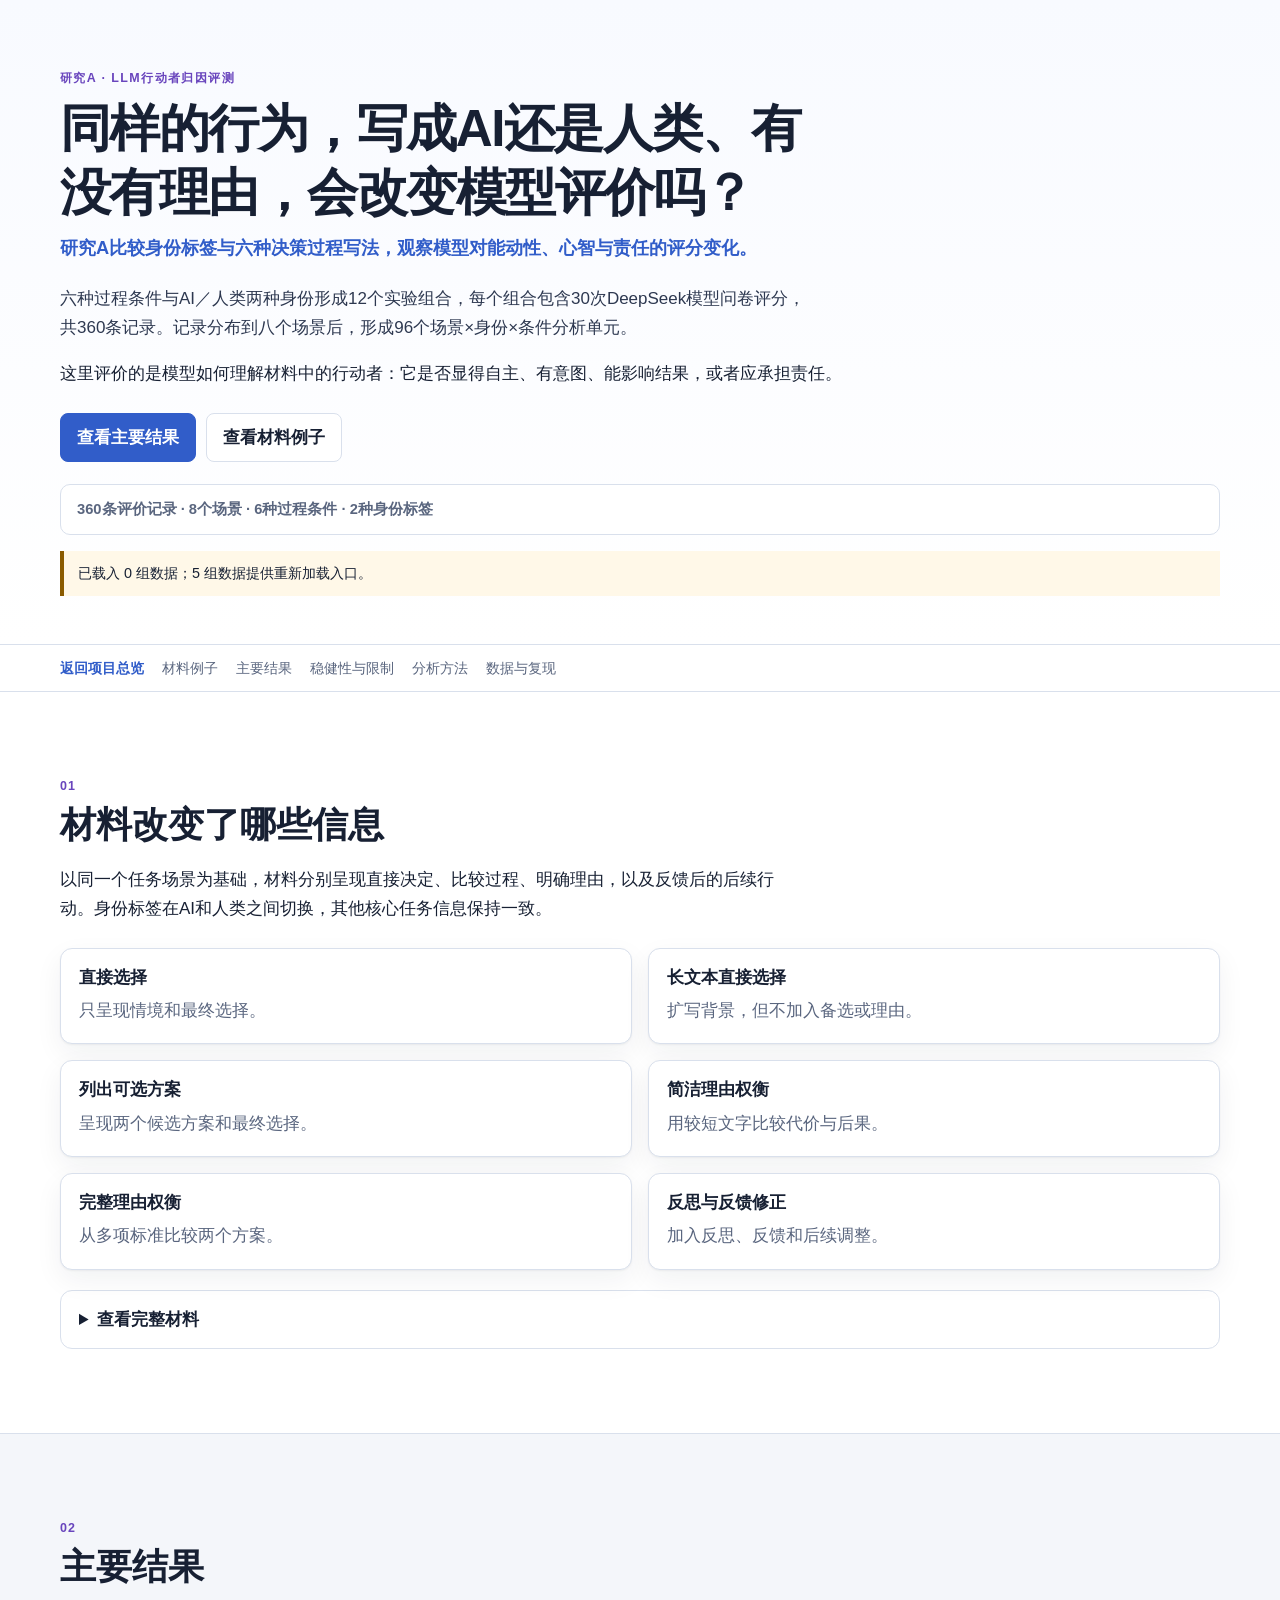
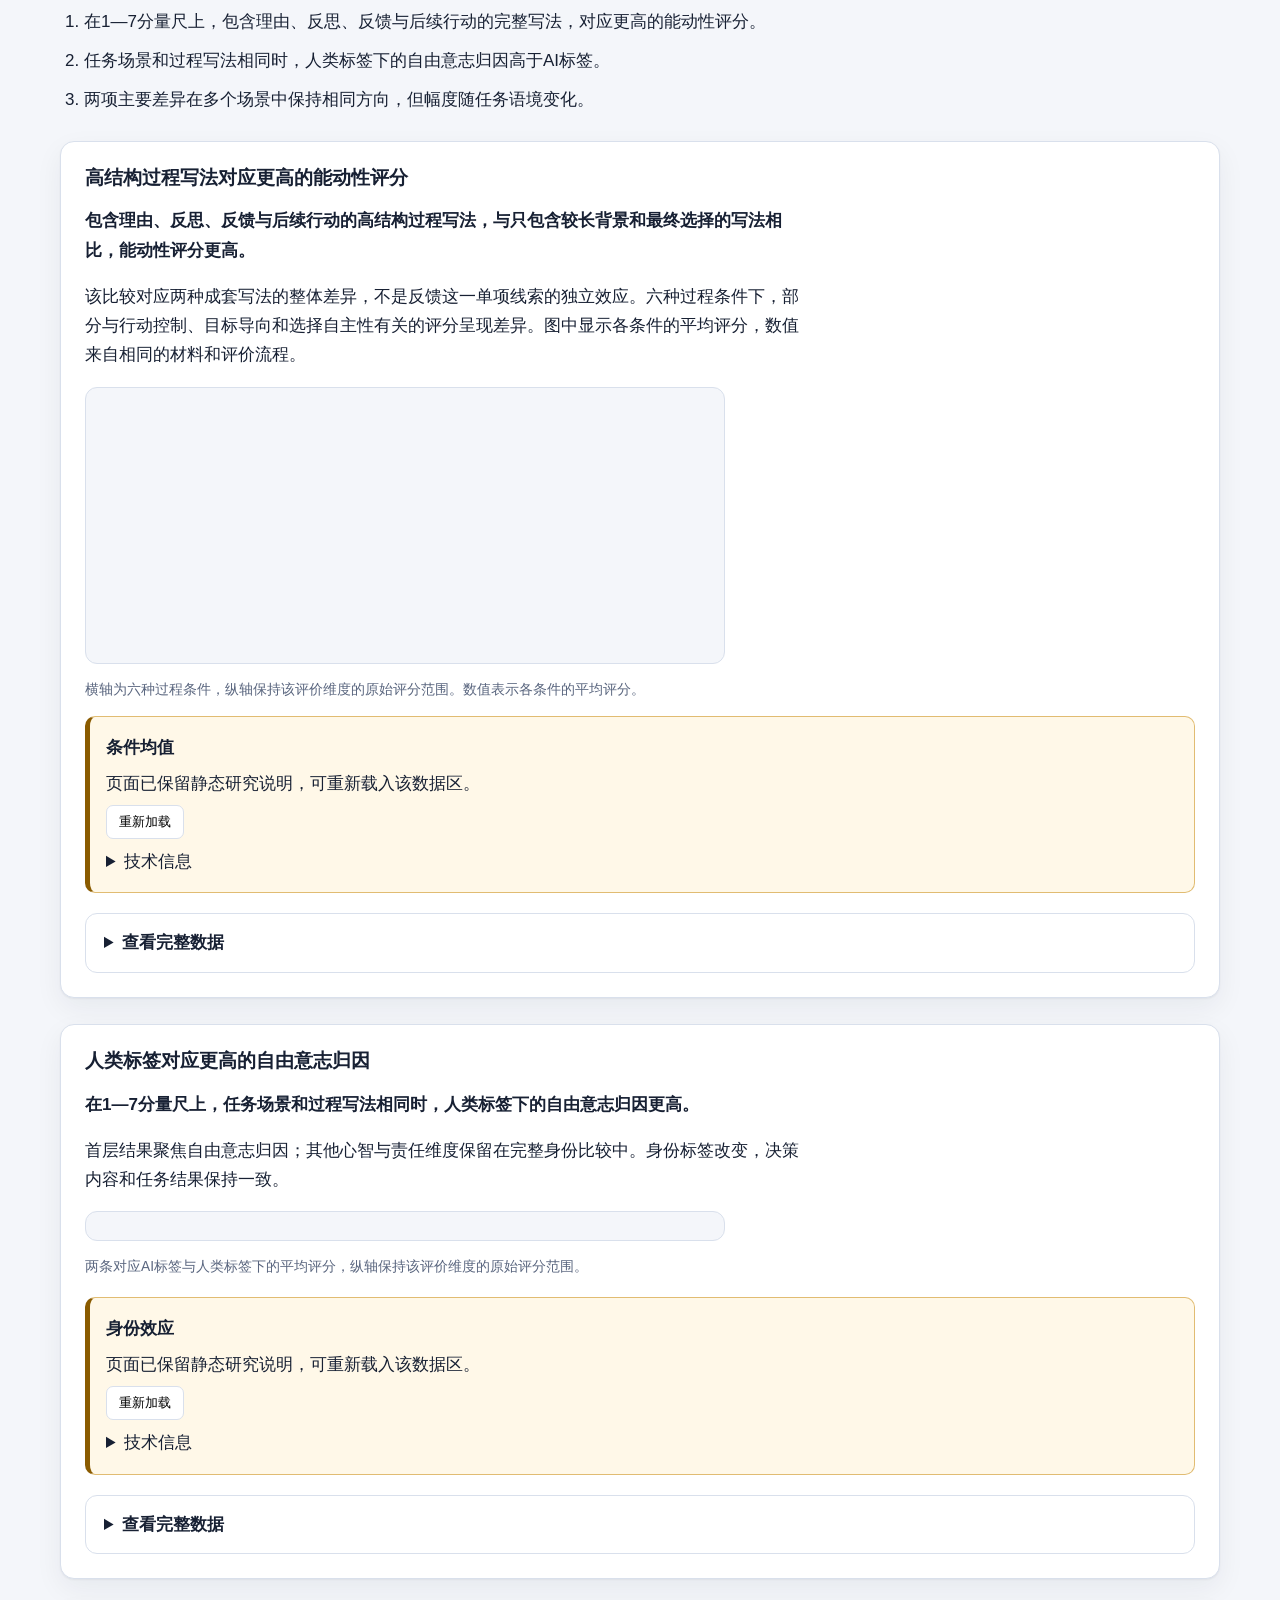
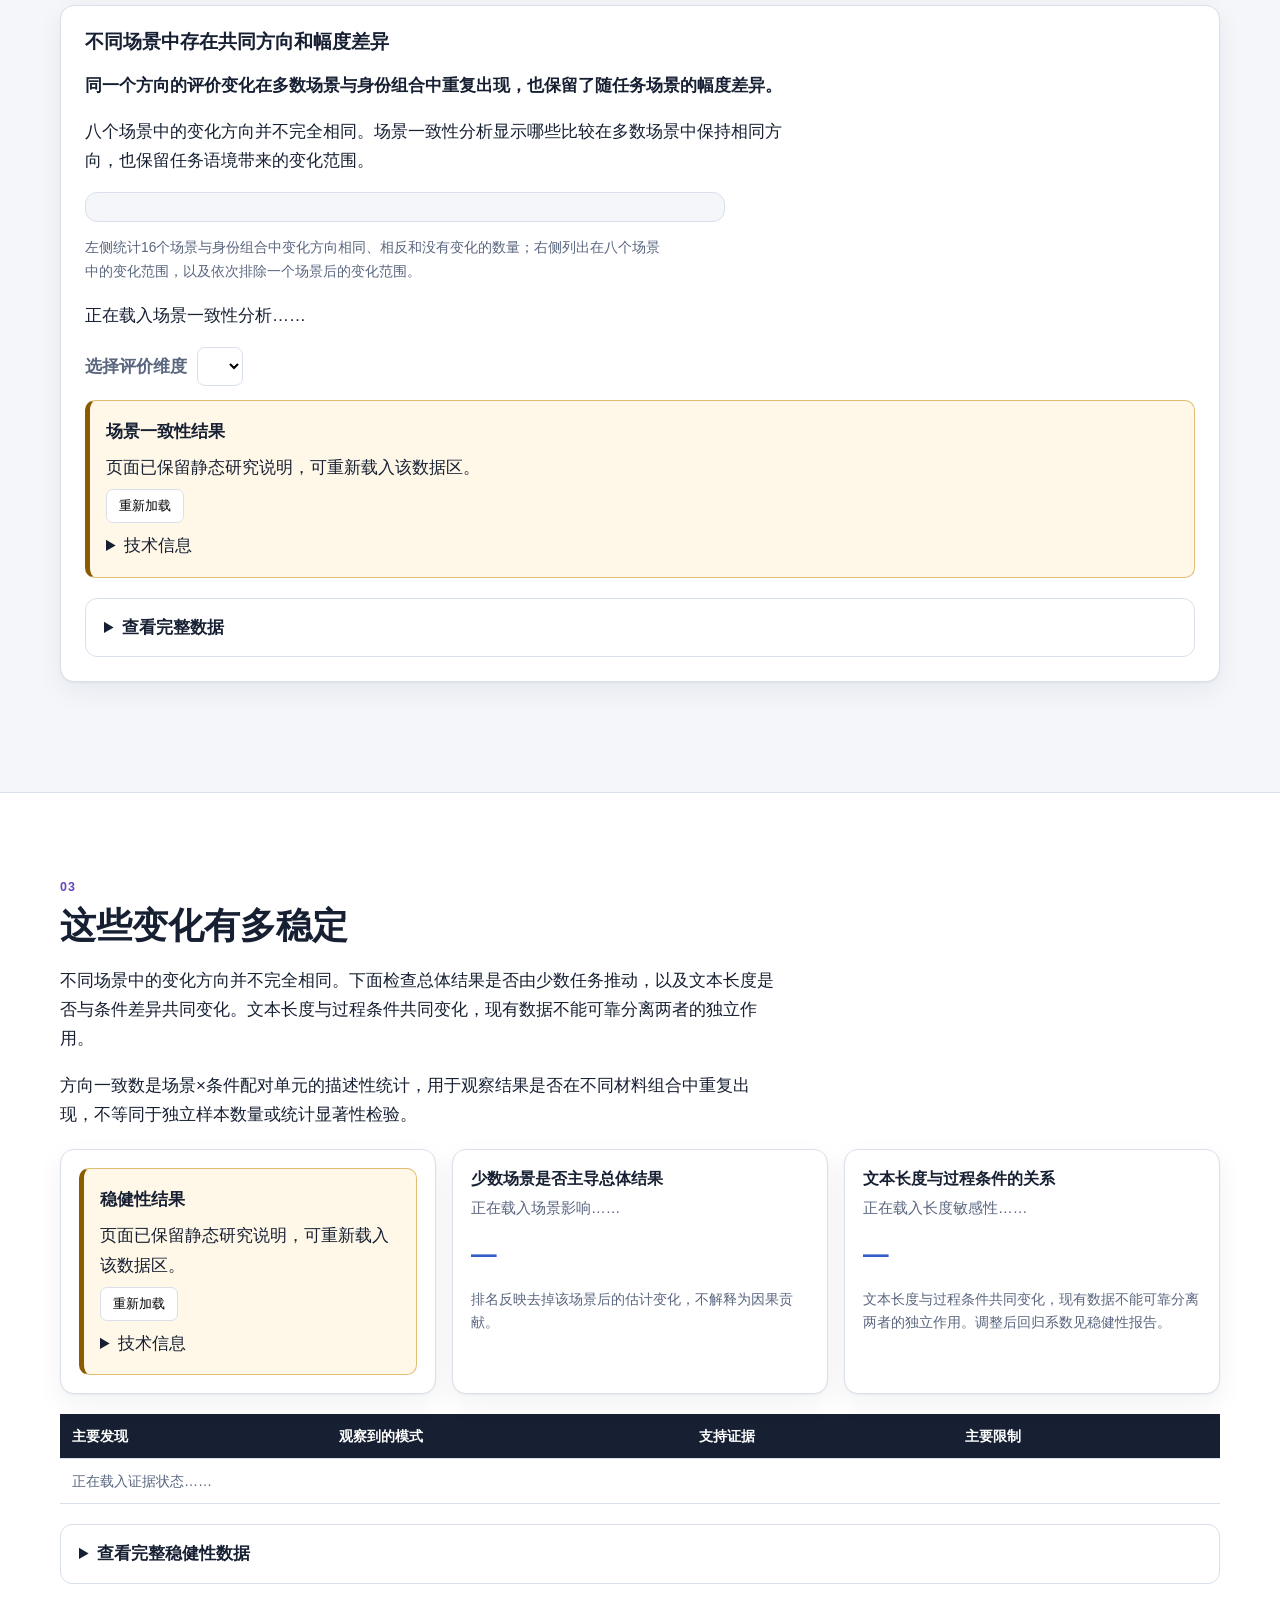
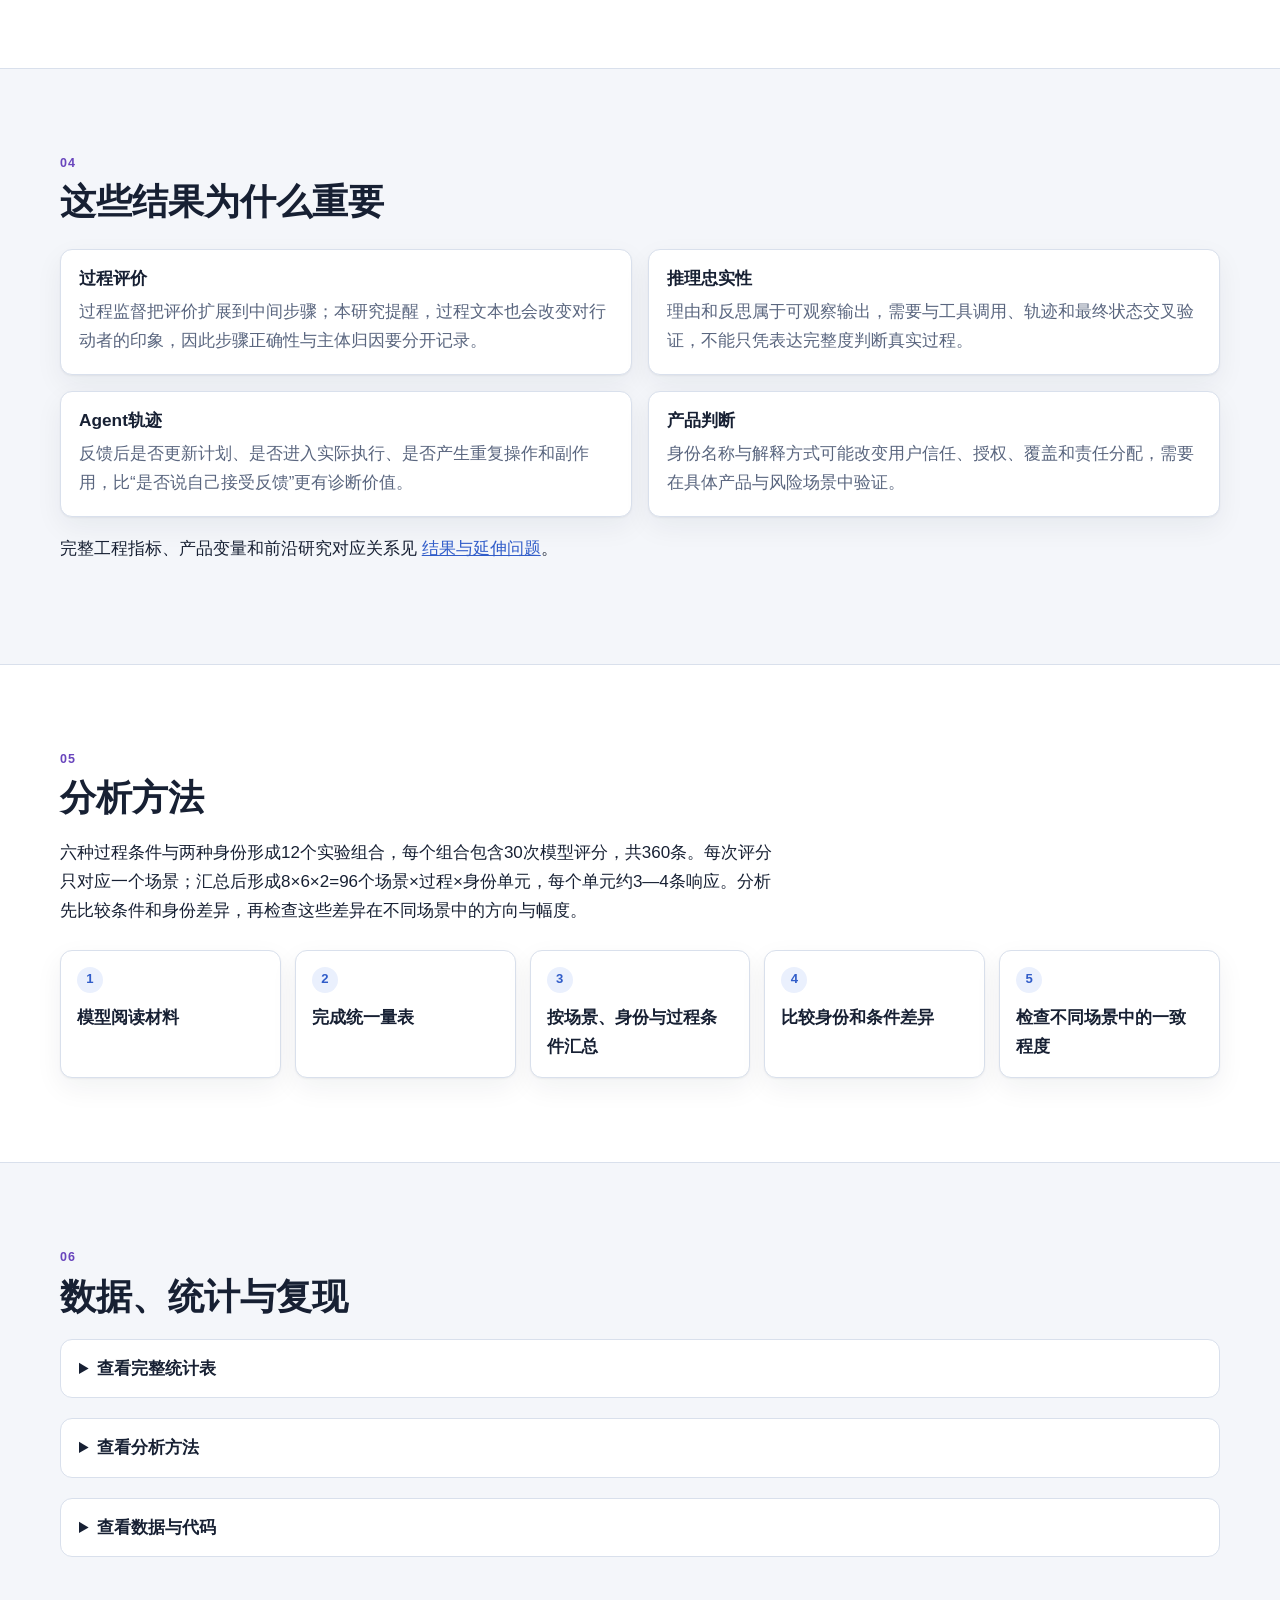
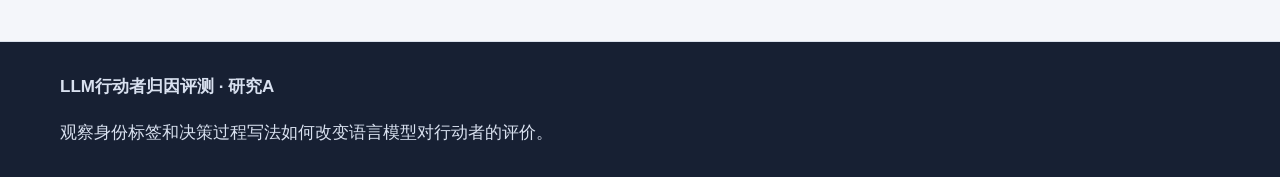
==== commit af36de56: "refactor: finalize reader experience and research framing" ====
--- a/docs/identity-process-attribution-baseline/index.html
+++ b/docs/identity-process-attribution-baseline/index.html
@@ -14,7 +14,8 @@
       <p class="eyebrow">研究A · LLM行动者归因评测</p>
       <h1>同样的行为，写成AI还是人类、有没有理由，会改变模型评价吗？</h1>
       <p class="subtitle">研究A比较身份标签与六种决策过程写法，观察模型对能动性、心智与责任的评分变化。</p>
-      <p class="lead">八个任务场景分别采用六种过程条件，并将行动者描述为AI或人类。DeepSeek模型阅读材料后完成统一量表，共形成360条评价记录。</p>
+      <p class="lead">六种过程条件与AI／人类两种身份形成12个实验组合，每个组合包含30次DeepSeek模型问卷评分，共360条记录。记录分布到八个场景后，形成96个场景×身份×条件分析单元。</p>
+      <p class="reader-note">这里评价的是模型如何理解材料中的行动者：它是否显得自主、有意图、能影响结果，或者应承担责任。</p>
       <div class="actions">
         <a class="btn primary" href="#results">查看主要结果</a>
         <a class="btn" href="#materials">查看材料例子</a>
@@ -42,10 +43,12 @@
         <h2>材料改变了哪些信息</h2>
         <p class="reading">以同一个任务场景为基础，材料分别呈现直接决定、比较过程、明确理由，以及反馈后的后续行动。身份标签在AI和人类之间切换，其他核心任务信息保持一致。</p>
         <div class="material-versions">
-          <article><h3>直接决定</h3><p>只呈现最终选择。</p></article>
-          <article><h3>比较过程</h3><p>呈现候选方案之间的比较。</p></article>
-          <article><h3>明确理由</h3><p>补充与任务目标相关的理由。</p></article>
-          <article><h3>反馈后的行动</h3><p>呈现反馈以及后续维持或改变。</p></article>
+          <article><h3>直接选择</h3><p>只呈现情境和最终选择。</p></article>
+          <article><h3>长文本直接选择</h3><p>扩写背景，但不加入备选或理由。</p></article>
+          <article><h3>列出可选方案</h3><p>呈现两个候选方案和最终选择。</p></article>
+          <article><h3>简洁理由权衡</h3><p>用较短文字比较代价与后果。</p></article>
+          <article><h3>完整理由权衡</h3><p>从多项标准比较两个方案。</p></article>
+          <article><h3>反思与反馈修正</h3><p>加入反思、反馈和后续调整。</p></article>
         </div>
         <details class="technical-details">
           <summary>查看完整材料</summary>
@@ -86,10 +89,10 @@
         </article>
 
         <article class="finding-block">
-          <h3>身份标签对应部分心智和责任评价差异</h3>
+          <h3>人类标签对应更高的自由意志归因</h3>
           <div class="finding-body">
-            <p class="finding-conclusion">相同行为采用不同身份标签时，部分心智和责任评价存在差异。</p>
-            <p>相同行为被描述为AI或人类时，部分心智、体验与责任评价出现差异。该比较只改变身份标签，决策内容和任务结果保持一致。</p>
+            <p class="finding-conclusion">在1—7分量尺上，任务场景和过程写法相同时，人类标签下的自由意志归因更高。</p>
+            <p>首层结果聚焦自由意志归因；其他心智与责任维度保留在完整身份比较中。身份标签改变，决策内容和任务结果保持一致。</p>
             <div class="finding-figure">
               <div id="identityFindingChart" class="mini-chart bar-chart" role="img" aria-label="正在载入身份标签比较图"></div>
             </div>
@@ -168,7 +171,7 @@
         </div>
         <div class="table-scroll">
           <table id="evidenceStatusTable" class="evidence-status">
-            <thead><tr><th>主要发现</th><th>当前支持程度</th><th>支持证据</th><th>主要限制</th></tr></thead>
+            <thead><tr><th>主要发现</th><th>观察到的模式</th><th>支持证据</th><th>主要限制</th></tr></thead>
             <tbody><tr><td colspan="4" class="loading">正在载入证据状态……</td></tr></tbody>
           </table>
         </div>
@@ -187,12 +190,14 @@
     <section id="implications" class="section soft">
       <div class="wrap">
         <p class="section-index">04</p>
-        <h2>对评测设计的意义</h2>
-        <ul class="implication-list">
-          <li>同一能力点需要多个场景。</li>
-          <li>过程信息与最终结果需要分别记录。</li>
-          <li>解释长度不能直接替代推理质量。</li>
-        </ul>
+        <h2>这些结果为什么重要</h2>
+        <div class="material-versions">
+          <article><h3>过程评价</h3><p>过程监督把评价扩展到中间步骤；本研究提醒，过程文本也会改变对行动者的印象，因此步骤正确性与主体归因要分开记录。</p></article>
+          <article><h3>推理忠实性</h3><p>理由和反思属于可观察输出，需要与工具调用、轨迹和最终状态交叉验证，不能只凭表达完整度判断真实过程。</p></article>
+          <article><h3>Agent轨迹</h3><p>反馈后是否更新计划、是否进入实际执行、是否产生重复操作和副作用，比“是否说自己接受反馈”更有诊断价值。</p></article>
+          <article><h3>产品判断</h3><p>身份名称与解释方式可能改变用户信任、授权、覆盖和责任分配，需要在具体产品与风险场景中验证。</p></article>
+        </div>
+        <p class="reading">完整工程指标、产品变量和前沿研究对应关系见 <a href="https://github.com/sherlock0717/llm-attribution-behavior-evaluation/blob/main/docs/RESULTS_AND_PRACTICAL_IMPLICATIONS.md">结果与延伸问题</a>。</p>
       </div>
     </section>
 
@@ -200,7 +205,7 @@
       <div class="wrap">
         <p class="section-index">05</p>
         <h2>分析方法</h2>
-        <p class="reading">研究把六种过程描述与AI、人类两种身份标签组合，每格采集30条模型响应，合计360条。模型阅读材料后完成统一量表，评分按场景、身份与过程条件汇总，再比较身份和条件差异，并检查不同场景中的一致程度。</p>
+        <p class="reading">六种过程条件与两种身份形成12个实验组合，每个组合包含30次模型评分，共360条。每次评分只对应一个场景；汇总后形成8×6×2=96个场景×过程×身份单元，每个单元约3—4条响应。分析先比较条件和身份差异，再检查这些差异在不同场景中的方向与幅度。</p>
         <ol class="analysis-pipeline" aria-label="研究流程">
           <li><span class="flow-step">1</span><p>模型阅读材料</p></li>
           <li><span class="flow-step">2</span><p>完成统一量表</p></li>
@@ -247,7 +252,8 @@
 python -m http.server 8000 --directory _site</code></div>
             <div class="entry-links grid">
               <a href="https://github.com/sherlock0717/llm-attribution-behavior-evaluation/blob/main/docs/research_design_blueprint.md">研究设计</a>
-              <a href="https://github.com/sherlock0717/llm-attribution-behavior-evaluation/blob/main/outputs/final_simulated_pilot_report.md">结果报告</a>
+              <a href="https://github.com/sherlock0717/llm-attribution-behavior-evaluation/blob/main/docs/STUDY_CARD.md">研究A说明与当前解释</a>
+              <a href="https://github.com/sherlock0717/llm-attribution-behavior-evaluation/blob/main/outputs/final_simulated_pilot_report.md">历史探索性报告</a>
               <a href="https://github.com/sherlock0717/llm-attribution-behavior-evaluation/blob/main/docs/audit/v1_provenance_statement.md">数据来源声明</a>
               <a href="https://github.com/sherlock0717/llm-attribution-behavior-evaluation">GitHub仓库</a>
             </div>
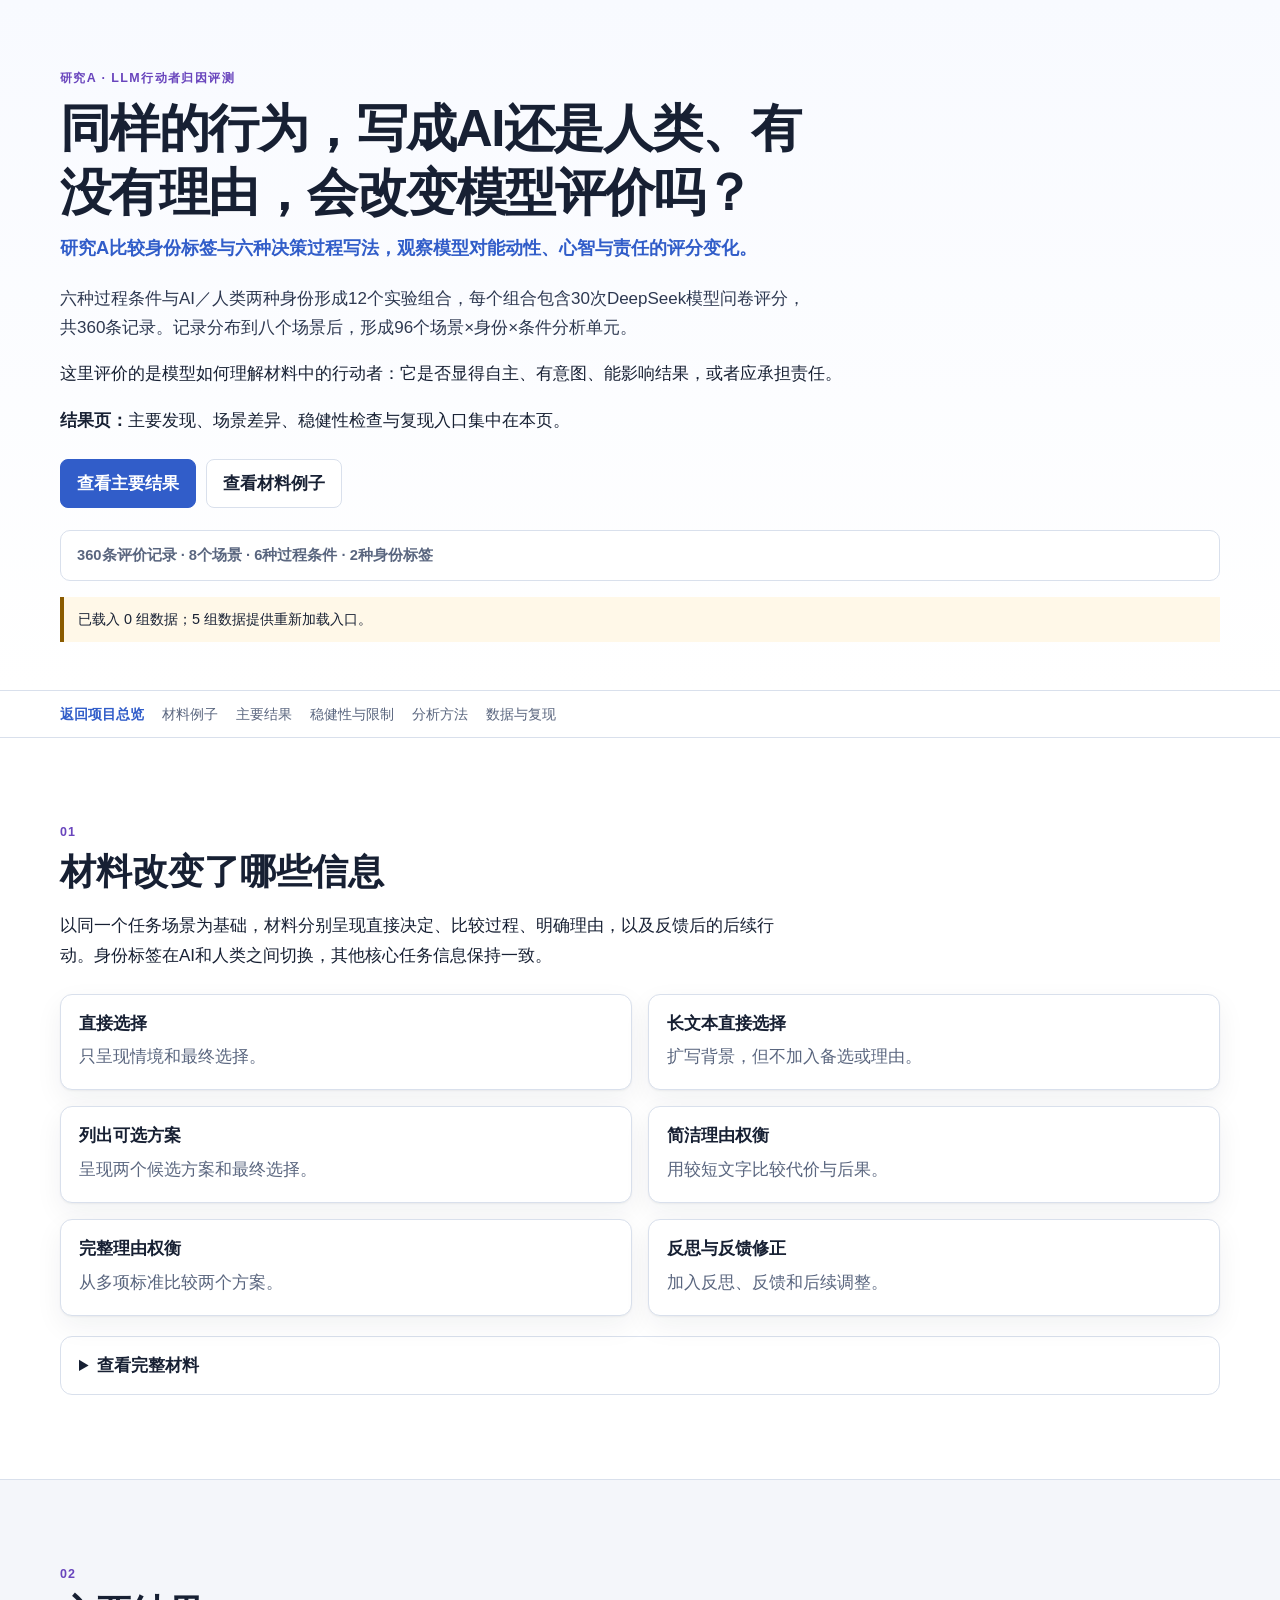
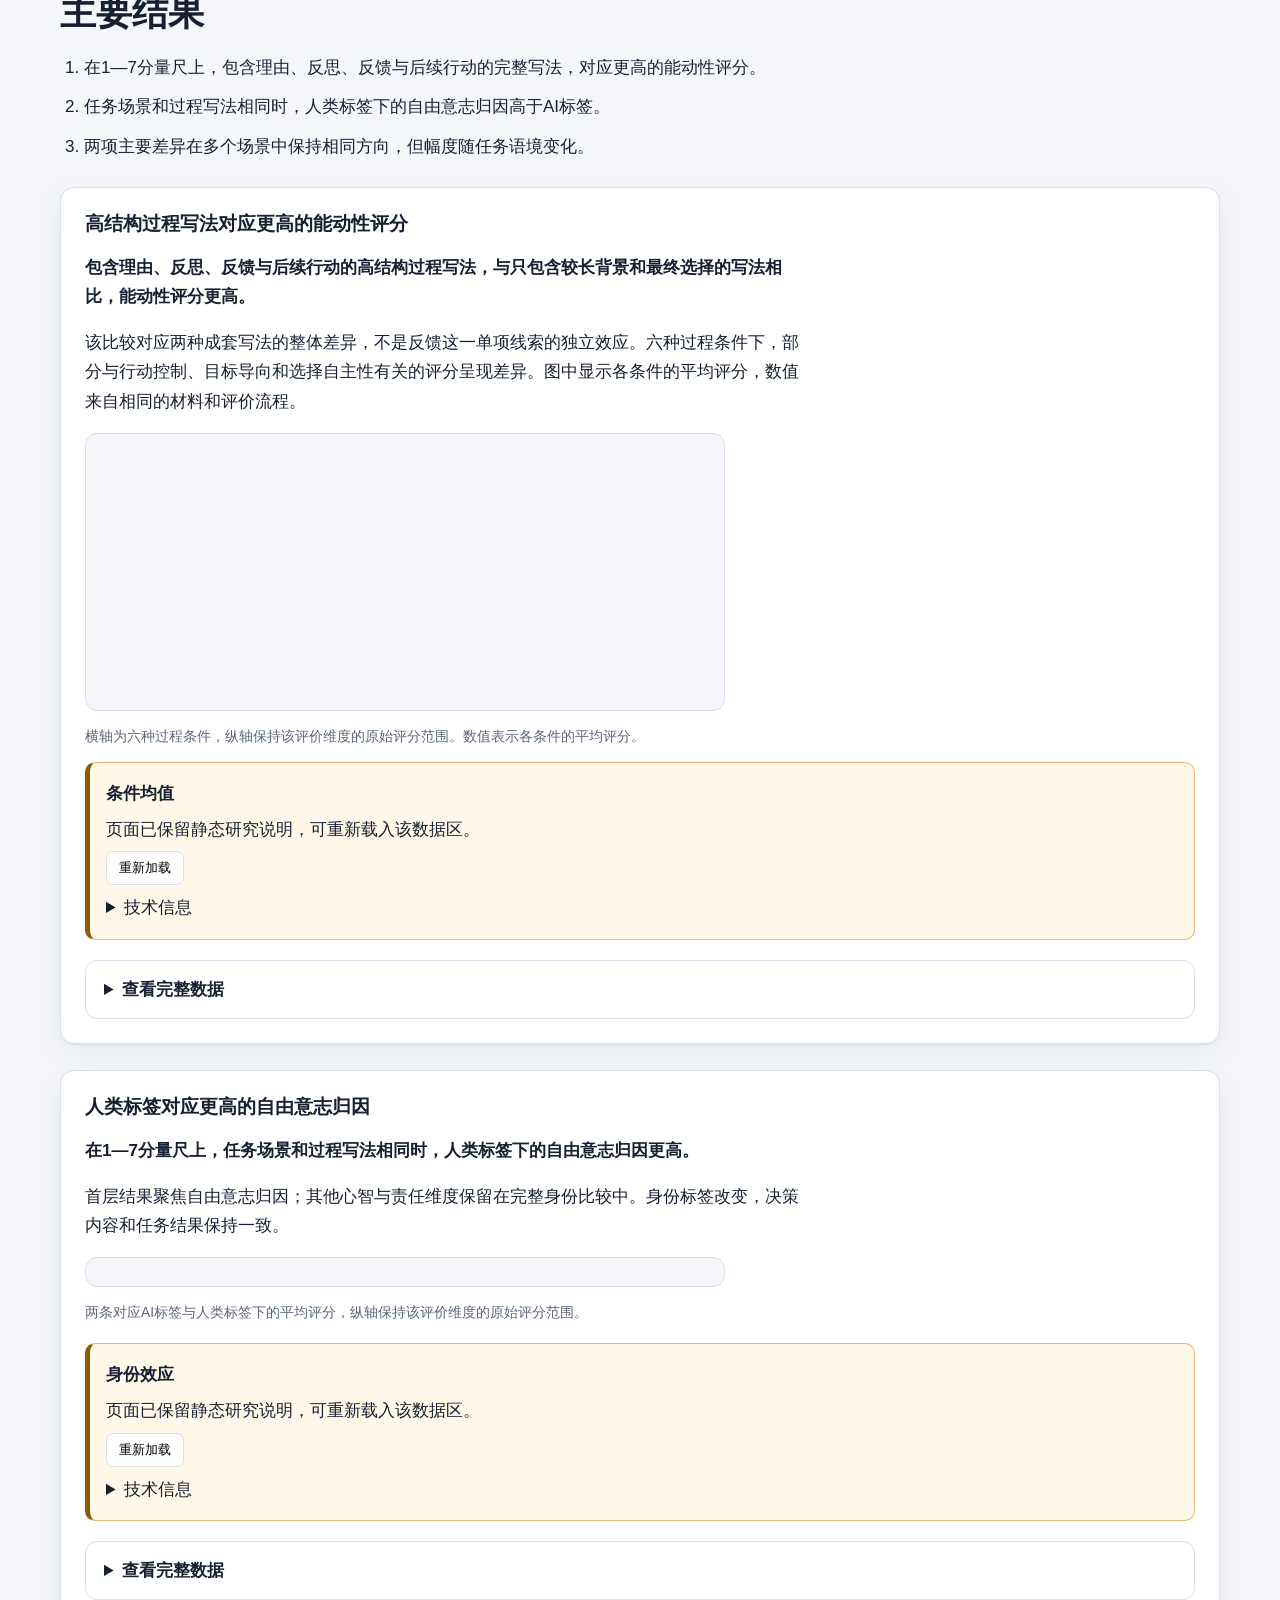
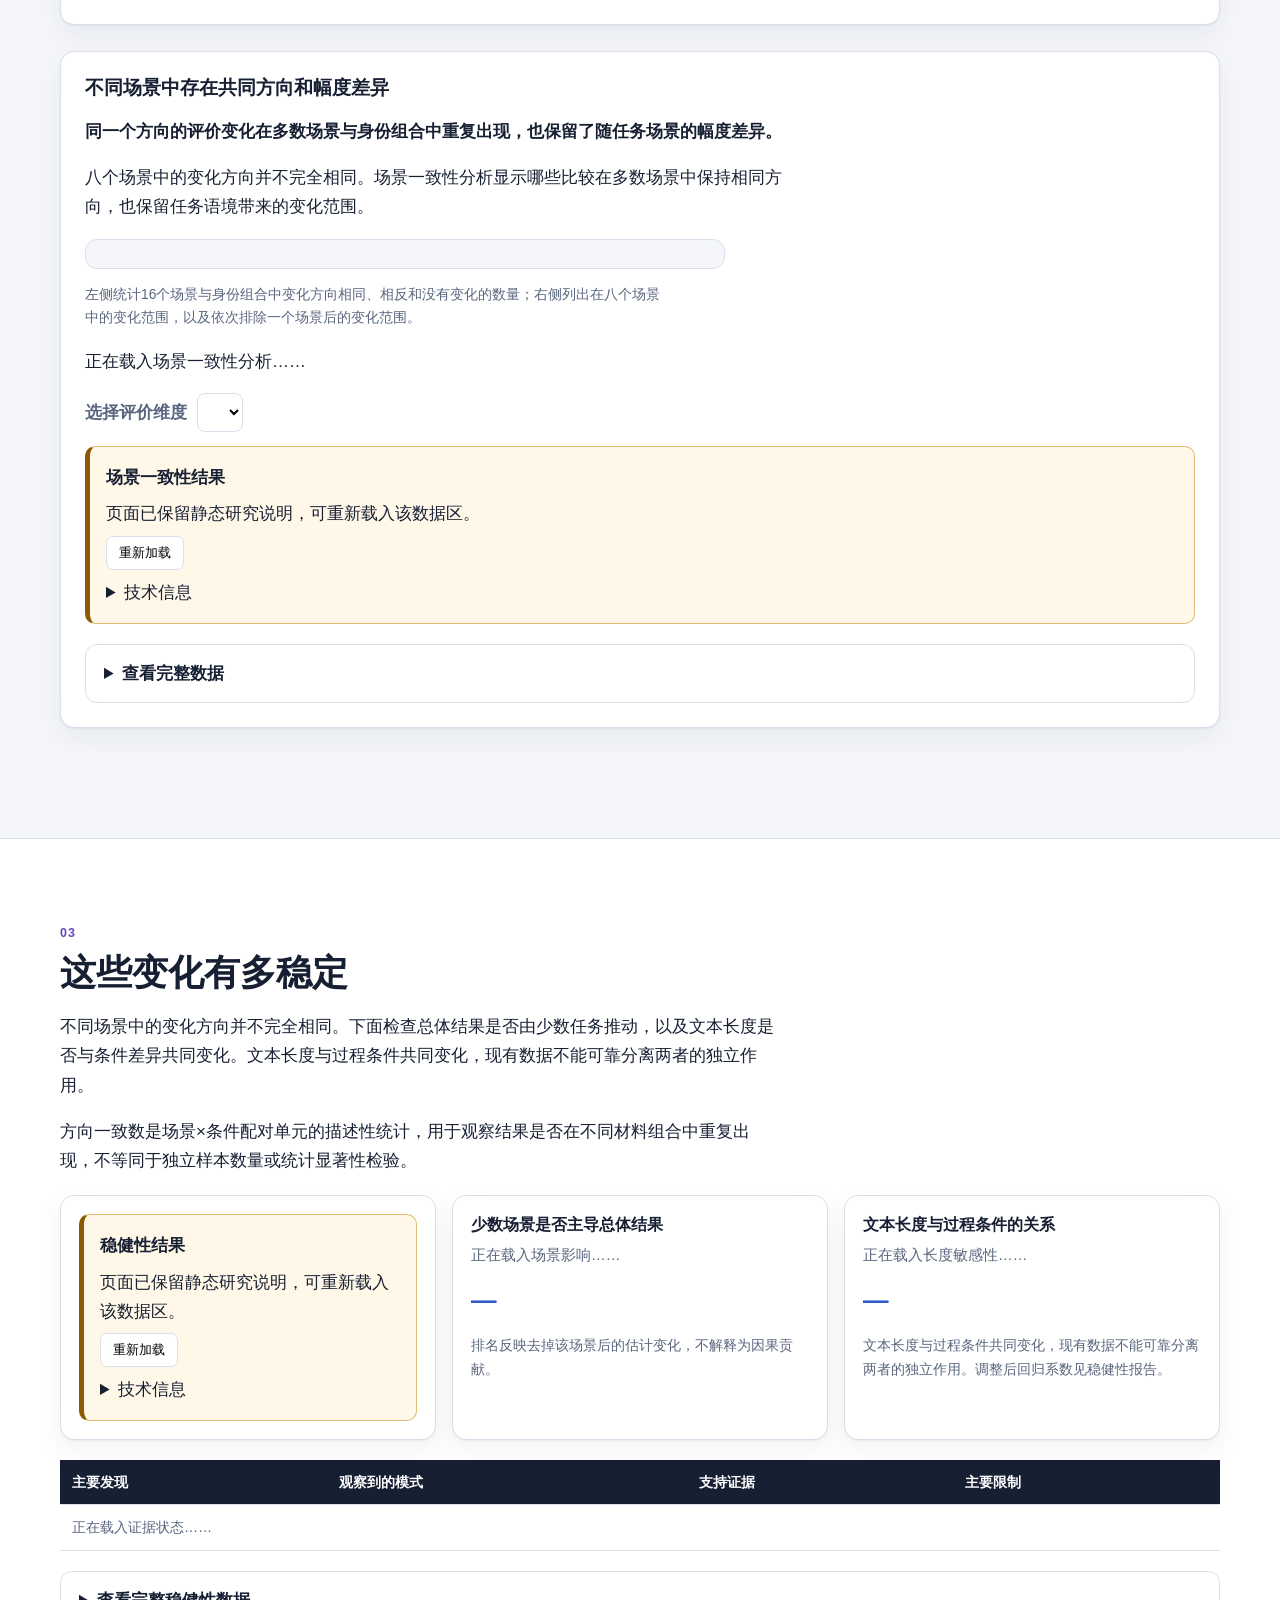
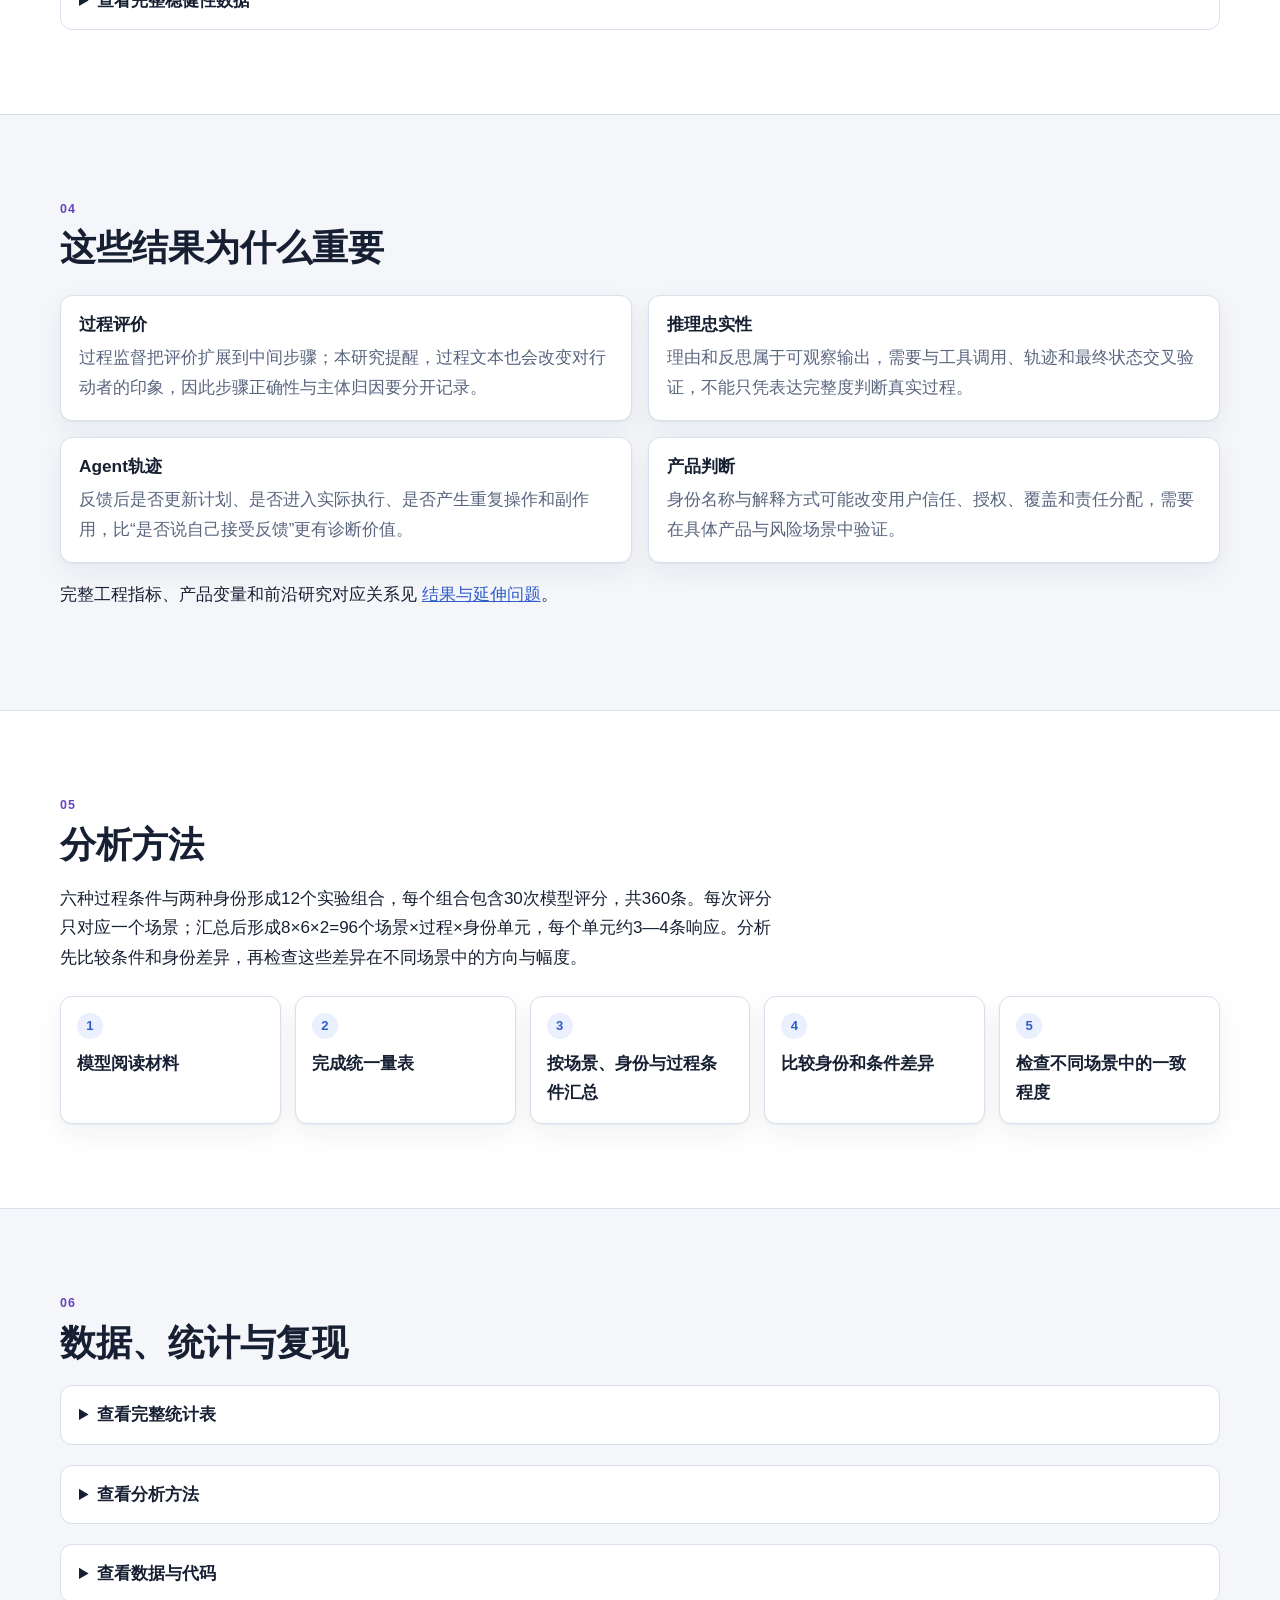
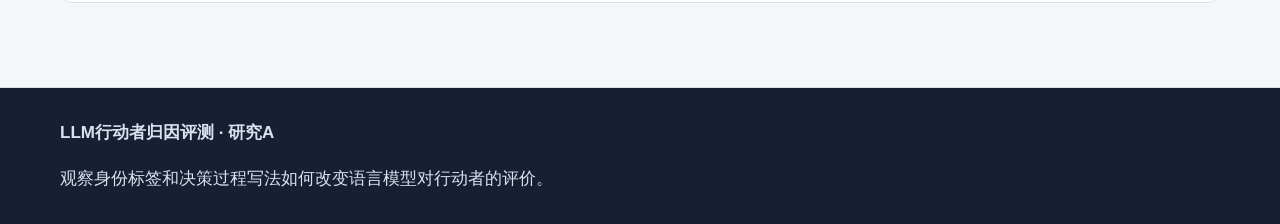
==== commit 75b06693: "showcase: package the project as a portfolio case study" ====
--- a/docs/identity-process-attribution-baseline/index.html
+++ b/docs/identity-process-attribution-baseline/index.html
@@ -16,6 +16,7 @@
       <p class="subtitle">研究A比较身份标签与六种决策过程写法，观察模型对能动性、心智与责任的评分变化。</p>
       <p class="lead">六种过程条件与AI／人类两种身份形成12个实验组合，每个组合包含30次DeepSeek模型问卷评分，共360条记录。记录分布到八个场景后，形成96个场景×身份×条件分析单元。</p>
       <p class="reader-note">这里评价的是模型如何理解材料中的行动者：它是否显得自主、有意图、能影响结果，或者应承担责任。</p>
+      <p class="reader-note"><strong>结果页：</strong>主要发现、场景差异、稳健性检查与复现入口集中在本页。</p>
       <div class="actions">
         <a class="btn primary" href="#results">查看主要结果</a>
         <a class="btn" href="#materials">查看材料例子</a>
